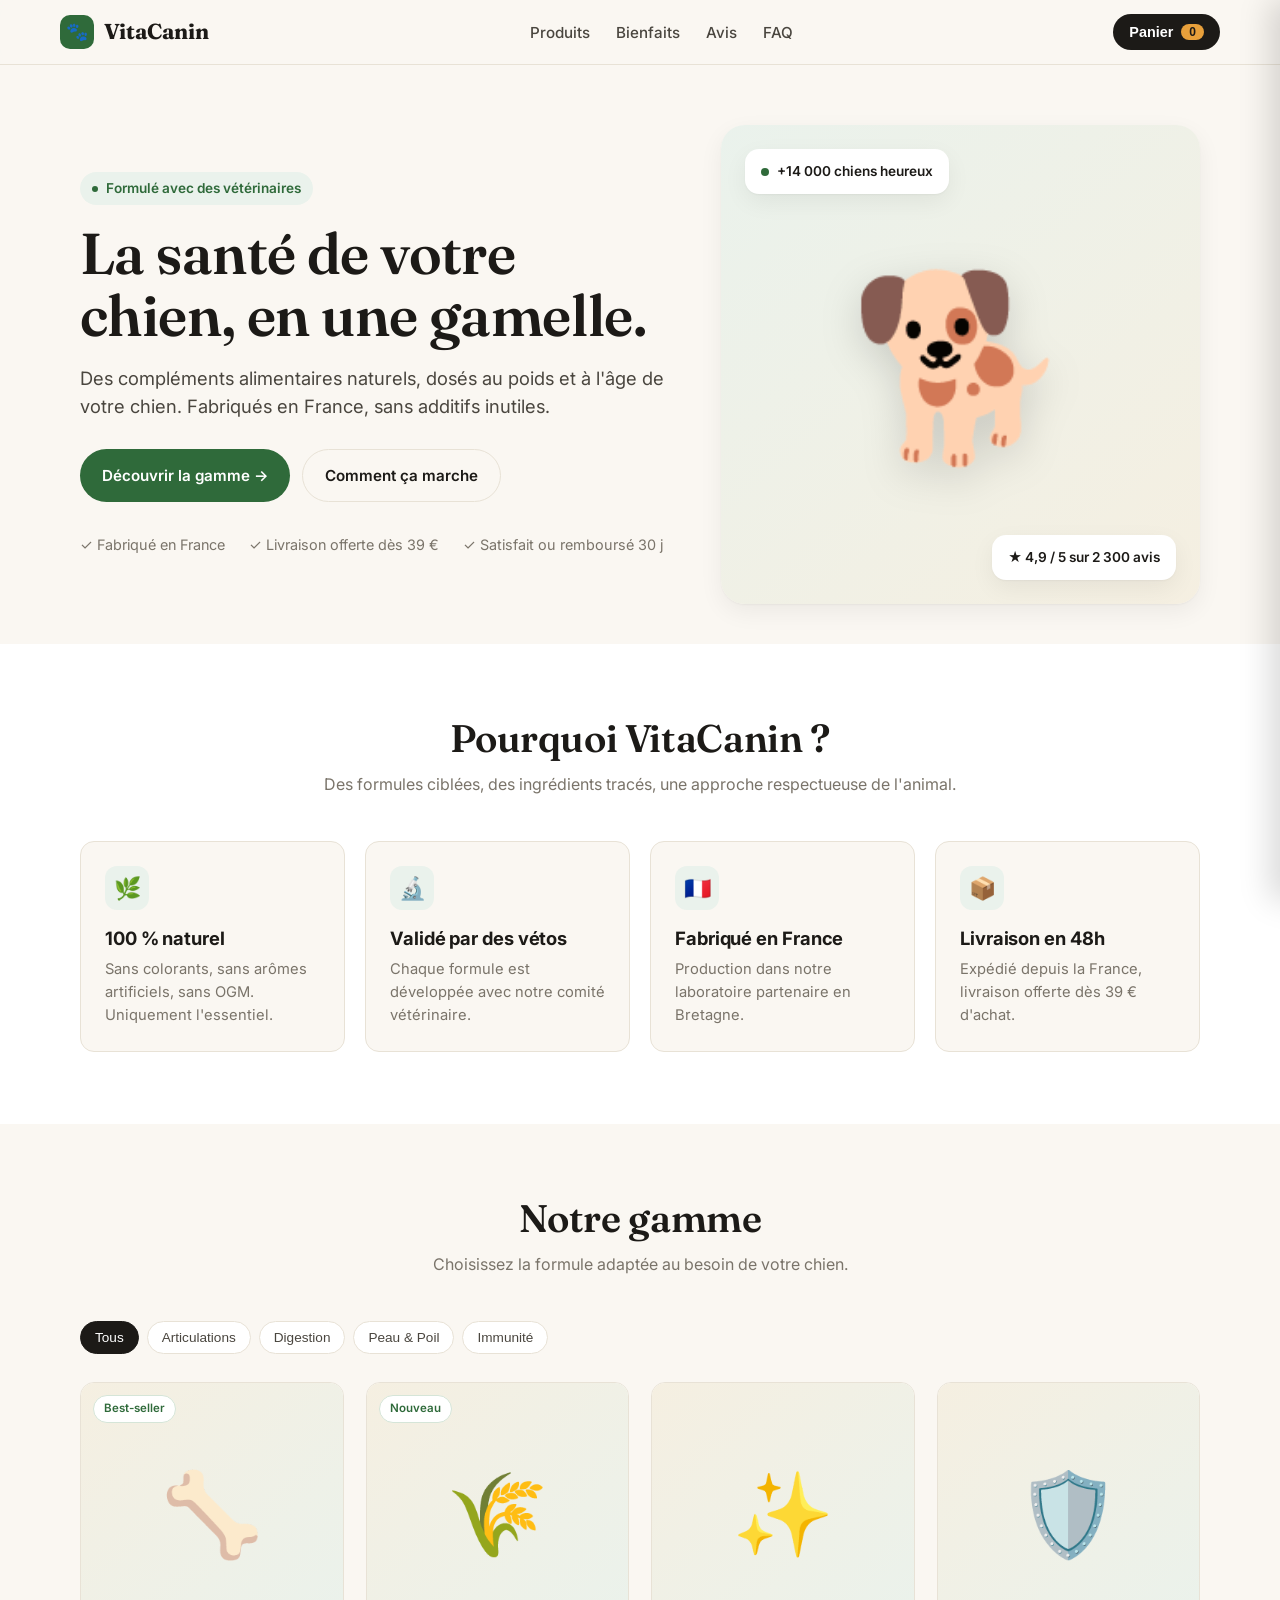
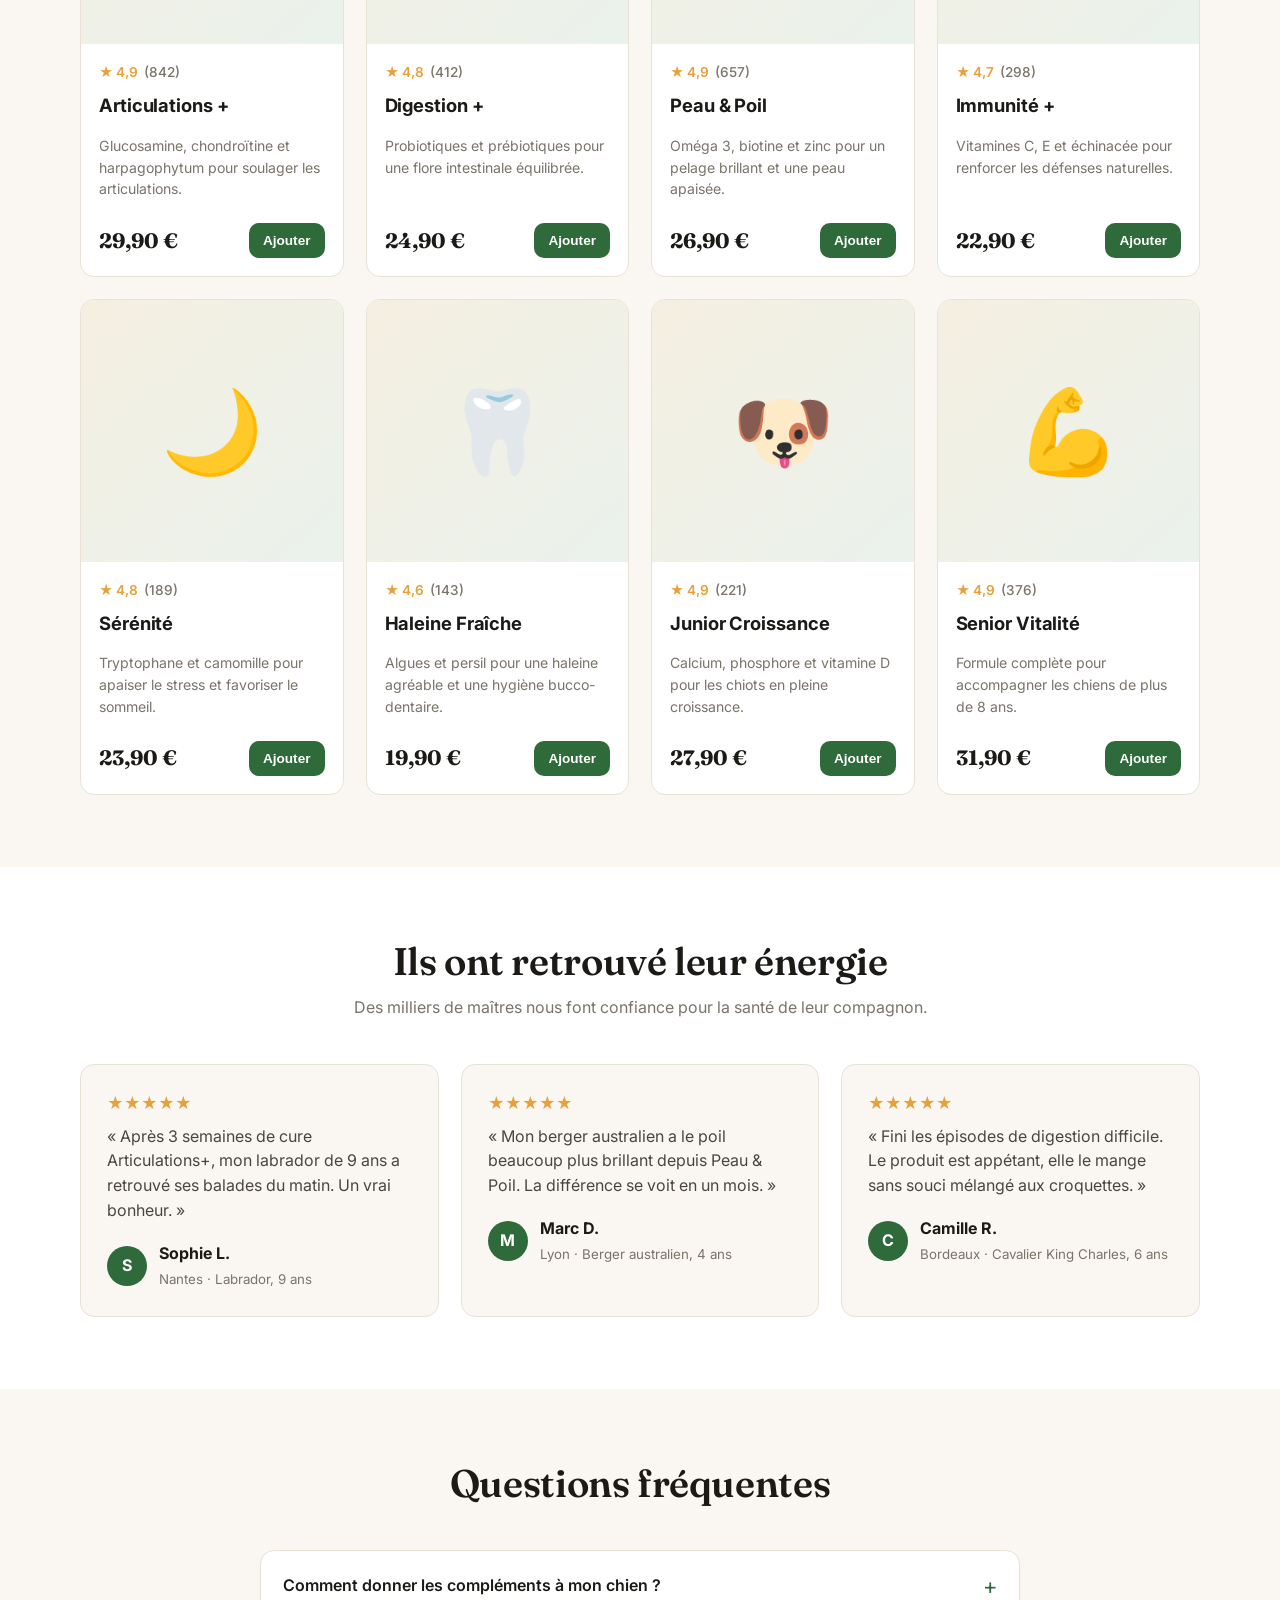
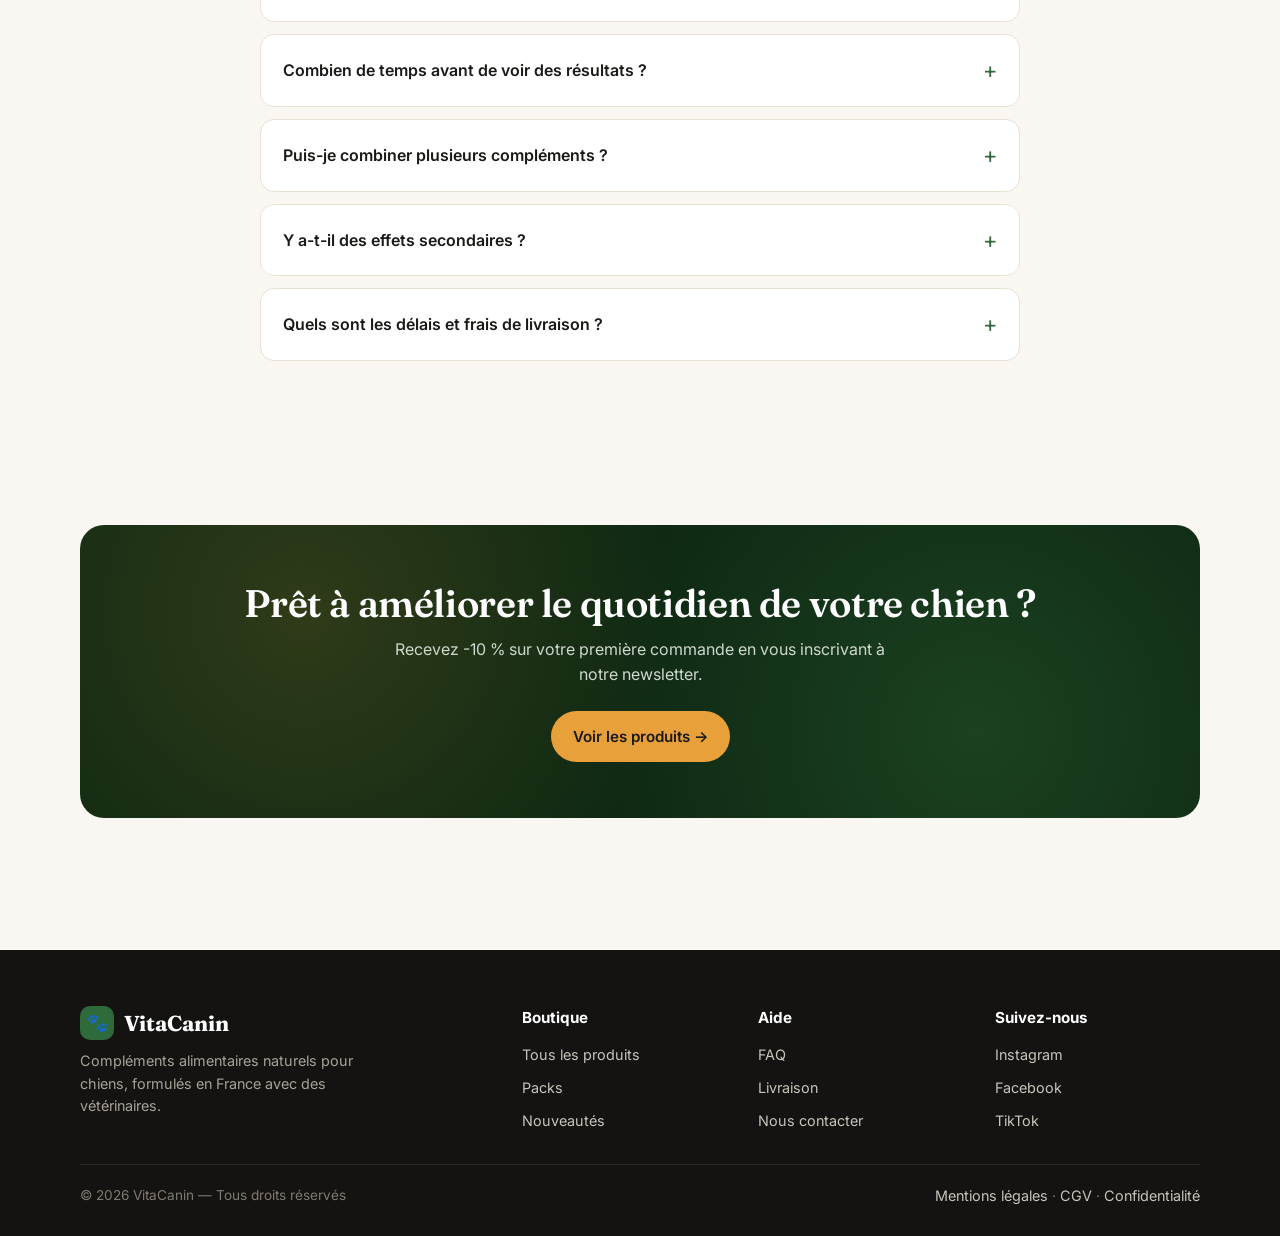
==== projet-2/index.html @ 5347c74b "Projet 2 : site e-commerce VitaCanin (compléments pour chiens) - Single-page en français avec catalo" ====
<!doctype html>
<html lang="fr">
<head>
<meta charset="utf-8" />
<meta name="viewport" content="width=device-width,initial-scale=1" />
<title>VitaCanin — Compléments alimentaires pour chiens</title>
<meta name="description" content="Compléments alimentaires naturels formulés par des vétérinaires pour la santé de votre chien : articulations, digestion, pelage, immunité." />
<link rel="preconnect" href="https://fonts.googleapis.com">
<link rel="preconnect" href="https://fonts.gstatic.com" crossorigin>
<link href="https://fonts.googleapis.com/css2?family=Fraunces:opsz,wght@9..144,500;9..144,700&family=Inter:wght@400;500;600;700&display=swap" rel="stylesheet">
<style>
  :root{
    --bg:#faf7f2;
    --surface:#ffffff;
    --ink:#1c1a17;
    --ink-2:#4a463f;
    --muted:#7a746a;
    --line:#e8e2d6;
    --brand:#2f6a3a;
    --brand-2:#3f8a4c;
    --brand-ink:#0f2913;
    --accent:#e8a03b;
    --danger:#c2410c;
    --shadow: 0 1px 2px rgba(20,15,5,.04), 0 8px 24px rgba(20,15,5,.06);
    --radius: 14px;
  }
  *{box-sizing:border-box}
  html,body{margin:0;padding:0}
  body{
    font-family:'Inter',system-ui,-apple-system,Segoe UI,Roboto,sans-serif;
    color:var(--ink);
    background:var(--bg);
    line-height:1.55;
    -webkit-font-smoothing:antialiased;
  }
  h1,h2,h3{font-family:'Fraunces',Georgia,serif;font-weight:600;letter-spacing:-.01em;margin:0}
  h1{font-size:clamp(2.2rem,5vw,3.6rem);line-height:1.08}
  h2{font-size:clamp(1.6rem,3vw,2.4rem);line-height:1.15}
  h3{font-size:1.15rem;font-weight:700;font-family:'Inter',sans-serif;letter-spacing:-.005em}
  p{margin:.5em 0}
  a{color:inherit}
  img{max-width:100%;display:block}
  .container{max-width:1160px;margin:0 auto;padding:0 20px}

  /* Header */
  header.site{
    position:sticky;top:0;z-index:50;
    background:rgba(250,247,242,.85);
    backdrop-filter:saturate(1.2) blur(10px);
    border-bottom:1px solid var(--line);
  }
  .nav{display:flex;align-items:center;justify-content:space-between;padding:14px 0;gap:20px}
  .logo{display:flex;align-items:center;gap:10px;font-family:'Fraunces',serif;font-weight:700;font-size:1.35rem;text-decoration:none;color:var(--ink)}
  .logo-mark{width:34px;height:34px;border-radius:10px;background:var(--brand);display:grid;place-items:center;color:#fff;font-size:18px}
  nav ul{display:flex;gap:26px;list-style:none;padding:0;margin:0}
  nav a{text-decoration:none;color:var(--ink-2);font-weight:500;font-size:.95rem}
  nav a:hover{color:var(--brand)}
  .nav-cta{display:flex;align-items:center;gap:12px}
  .cart-btn{
    position:relative;
    display:inline-flex;align-items:center;gap:8px;
    background:var(--ink);color:#fff;border:0;
    padding:10px 16px;border-radius:999px;font-weight:600;cursor:pointer;font-size:.9rem;
  }
  .cart-btn:hover{background:var(--brand)}
  .cart-count{background:var(--accent);color:#1c1a17;font-size:.75rem;padding:1px 8px;border-radius:999px;font-weight:700}
  @media (max-width:760px){ nav ul{display:none} }

  /* Hero */
  .hero{padding:60px 0 40px}
  .hero-grid{display:grid;grid-template-columns:1.1fr .9fr;gap:56px;align-items:center}
  @media (max-width:900px){ .hero-grid{grid-template-columns:1fr;gap:32px} }
  .eyebrow{display:inline-flex;align-items:center;gap:8px;background:#eaf2ec;color:var(--brand);font-weight:600;font-size:.85rem;padding:6px 12px;border-radius:999px;margin-bottom:18px}
  .eyebrow::before{content:"";width:6px;height:6px;border-radius:50%;background:var(--brand)}
  .hero p.lead{font-size:1.15rem;color:var(--ink-2);max-width:52ch;margin-top:16px}
  .hero-cta{display:flex;gap:12px;flex-wrap:wrap;margin-top:28px}
  .btn{display:inline-flex;align-items:center;gap:8px;padding:14px 22px;border-radius:999px;text-decoration:none;font-weight:600;font-size:.95rem;border:0;cursor:pointer;transition:transform .05s ease}
  .btn:active{transform:translateY(1px)}
  .btn-primary{background:var(--brand);color:#fff}
  .btn-primary:hover{background:var(--brand-2)}
  .btn-ghost{background:transparent;color:var(--ink);border:1px solid var(--line)}
  .btn-ghost:hover{border-color:var(--ink)}
  .trust{display:flex;gap:24px;margin-top:32px;color:var(--muted);font-size:.9rem;flex-wrap:wrap}
  .trust span{display:inline-flex;align-items:center;gap:6px}
  .trust svg{color:var(--brand)}

  .hero-visual{
    position:relative;aspect-ratio:1/1;
    background:linear-gradient(140deg,#eaf2ec 0%,#f5efe1 100%);
    border-radius:24px;overflow:hidden;box-shadow:var(--shadow);
    display:grid;place-items:center;
  }
  .hero-visual .dog{font-size:180px;line-height:1;filter:drop-shadow(0 12px 20px rgba(0,0,0,.15))}
  .badge-float{
    position:absolute;background:#fff;padding:12px 16px;border-radius:14px;box-shadow:var(--shadow);
    font-size:.85rem;font-weight:600;display:flex;align-items:center;gap:8px;
  }
  .badge-float.b1{top:24px;left:24px}
  .badge-float.b2{bottom:24px;right:24px}
  .badge-float .dot{width:8px;height:8px;border-radius:50%;background:var(--brand)}

  /* Section */
  section{padding:72px 0}
  .section-head{text-align:center;max-width:640px;margin:0 auto 44px}
  .section-head p{color:var(--muted);margin-top:12px}

  /* Benefits */
  .benefits{background:#fff}
  .benefit-grid{display:grid;grid-template-columns:repeat(4,1fr);gap:20px}
  @media (max-width:900px){ .benefit-grid{grid-template-columns:repeat(2,1fr)} }
  @media (max-width:520px){ .benefit-grid{grid-template-columns:1fr} }
  .benefit{padding:24px;border:1px solid var(--line);border-radius:var(--radius);background:var(--bg)}
  .benefit .icon{width:44px;height:44px;border-radius:12px;background:#eaf2ec;color:var(--brand);display:grid;place-items:center;margin-bottom:14px;font-size:22px}
  .benefit p{color:var(--muted);font-size:.92rem;margin:6px 0 0}

  /* Products */
  .products-head{display:flex;justify-content:space-between;align-items:end;margin-bottom:28px;gap:20px;flex-wrap:wrap}
  .filters{display:flex;gap:8px;flex-wrap:wrap}
  .chip{background:#fff;border:1px solid var(--line);padding:8px 14px;border-radius:999px;font-size:.85rem;font-weight:500;color:var(--ink-2);cursor:pointer}
  .chip.active{background:var(--ink);color:#fff;border-color:var(--ink)}
  .product-grid{display:grid;grid-template-columns:repeat(4,1fr);gap:22px}
  @media (max-width:900px){ .product-grid{grid-template-columns:repeat(2,1fr)} }
  @media (max-width:520px){ .product-grid{grid-template-columns:1fr} }
  .card{
    background:#fff;border:1px solid var(--line);border-radius:var(--radius);
    overflow:hidden;display:flex;flex-direction:column;transition:transform .15s ease, box-shadow .15s ease;
  }
  .card:hover{transform:translateY(-2px);box-shadow:var(--shadow)}
  .card .thumb{aspect-ratio:1/1;display:grid;place-items:center;font-size:82px;background:linear-gradient(140deg,#f5efe1,#eaf2ec);position:relative}
  .card .tag{position:absolute;top:12px;left:12px;background:#fff;padding:4px 10px;border-radius:999px;font-size:.72rem;font-weight:600;color:var(--brand);border:1px solid #d5e5d8}
  .card .body{padding:18px;display:flex;flex-direction:column;gap:8px;flex:1}
  .card h3{margin:0}
  .card .desc{color:var(--muted);font-size:.88rem;flex:1}
  .card .row{display:flex;align-items:center;justify-content:space-between;margin-top:8px}
  .price{font-family:'Fraunces',serif;font-weight:700;font-size:1.3rem}
  .add{background:var(--brand);color:#fff;border:0;padding:10px 14px;border-radius:10px;font-weight:600;cursor:pointer;font-size:.85rem}
  .add:hover{background:var(--brand-2)}
  .rating{display:flex;align-items:center;gap:6px;color:var(--accent);font-size:.85rem;font-weight:600}
  .rating .n{color:var(--muted);font-weight:500}

  /* Testimonials */
  .testis{background:#fff}
  .testi-grid{display:grid;grid-template-columns:repeat(3,1fr);gap:22px}
  @media (max-width:900px){ .testi-grid{grid-template-columns:1fr} }
  .testi{padding:26px;border:1px solid var(--line);border-radius:var(--radius);background:var(--bg)}
  .testi .stars{color:var(--accent);margin-bottom:8px}
  .testi .quote{font-size:1rem;color:var(--ink-2)}
  .testi .author{display:flex;align-items:center;gap:12px;margin-top:18px}
  .avatar{width:40px;height:40px;border-radius:50%;background:var(--brand);color:#fff;display:grid;place-items:center;font-weight:700}
  .author-info small{color:var(--muted)}

  /* FAQ */
  .faq-list{max-width:760px;margin:0 auto;display:flex;flex-direction:column;gap:12px}
  details{background:#fff;border:1px solid var(--line);border-radius:var(--radius);padding:18px 22px;cursor:pointer}
  details summary{list-style:none;font-weight:600;display:flex;justify-content:space-between;align-items:center;gap:16px}
  details summary::-webkit-details-marker{display:none}
  details summary::after{content:"+";font-size:1.4rem;color:var(--brand);font-weight:400;transition:transform .2s ease}
  details[open] summary::after{content:"−"}
  details p{color:var(--ink-2);margin-top:10px}

  /* CTA */
  .cta-band{
    background:var(--brand-ink);color:#fff;border-radius:24px;padding:56px 40px;
    text-align:center;margin:20px 0;
    background-image:radial-gradient(circle at 20% 30%, rgba(232,160,59,.15), transparent 40%),radial-gradient(circle at 80% 70%, rgba(63,138,76,.25), transparent 40%);
  }
  .cta-band h2{color:#fff}
  .cta-band p{color:#cfd8ce;max-width:52ch;margin:12px auto 24px}

  /* Footer */
  footer{background:#141311;color:#c9c4bb;padding:56px 0 28px;margin-top:40px}
  .foot{display:grid;grid-template-columns:2fr 1fr 1fr 1fr;gap:32px}
  @media (max-width:800px){ .foot{grid-template-columns:1fr 1fr} }
  footer h4{color:#fff;font-size:.95rem;margin:0 0 12px}
  footer ul{list-style:none;padding:0;margin:0;display:flex;flex-direction:column;gap:8px}
  footer a{color:#c9c4bb;text-decoration:none;font-size:.9rem}
  footer a:hover{color:#fff}
  .foot-bottom{border-top:1px solid #2a2825;margin-top:32px;padding-top:20px;display:flex;justify-content:space-between;flex-wrap:wrap;gap:12px;font-size:.85rem;color:#807a71}
  .foot-brand{max-width:36ch;color:#a8a298;font-size:.9rem;margin-top:10px}

  /* Cart drawer */
  .drawer-backdrop{position:fixed;inset:0;background:rgba(0,0,0,.4);opacity:0;pointer-events:none;transition:opacity .2s ease;z-index:80}
  .drawer{
    position:fixed;top:0;right:0;height:100dvh;width:min(420px,100%);
    background:#fff;box-shadow:-10px 0 30px rgba(0,0,0,.15);
    transform:translateX(100%);transition:transform .25s ease;z-index:90;
    display:flex;flex-direction:column;
  }
  body.drawer-open .drawer{transform:translateX(0)}
  body.drawer-open .drawer-backdrop{opacity:1;pointer-events:auto}
  .drawer-head{padding:20px;border-bottom:1px solid var(--line);display:flex;justify-content:space-between;align-items:center}
  .drawer-head h3{font-family:'Fraunces',serif;font-size:1.3rem}
  .close-btn{background:none;border:0;font-size:1.5rem;cursor:pointer;color:var(--muted);padding:4px 10px}
  .drawer-body{flex:1;overflow-y:auto;padding:16px 20px}
  .drawer-item{display:flex;gap:14px;padding:14px 0;border-bottom:1px solid var(--line)}
  .drawer-item .ti{width:56px;height:56px;border-radius:10px;background:linear-gradient(140deg,#f5efe1,#eaf2ec);display:grid;place-items:center;font-size:28px;flex:0 0 auto}
  .drawer-item .info{flex:1;min-width:0}
  .drawer-item .info h4{margin:0;font-size:.95rem;font-weight:600}
  .drawer-item .info small{color:var(--muted)}
  .qty{display:inline-flex;align-items:center;gap:8px;margin-top:6px}
  .qty button{width:26px;height:26px;border-radius:8px;border:1px solid var(--line);background:#fff;cursor:pointer;font-weight:600}
  .remove{background:none;border:0;color:var(--danger);cursor:pointer;font-size:.85rem;margin-top:4px;padding:0}
  .drawer-foot{padding:20px;border-top:1px solid var(--line);background:var(--bg)}
  .totals{display:flex;justify-content:space-between;margin-bottom:14px;font-weight:600}
  .totals .big{font-size:1.3rem;font-family:'Fraunces',serif}
  .checkout{width:100%;padding:14px;border-radius:12px;background:var(--brand);color:#fff;border:0;font-weight:600;cursor:pointer;font-size:1rem}
  .checkout:hover{background:var(--brand-2)}
  .empty{padding:40px 20px;text-align:center;color:var(--muted)}

  /* Toast */
  .toast{
    position:fixed;bottom:24px;left:50%;transform:translateX(-50%) translateY(20px);
    background:var(--ink);color:#fff;padding:12px 20px;border-radius:999px;
    font-weight:500;font-size:.9rem;opacity:0;pointer-events:none;transition:all .25s ease;z-index:100;
  }
  .toast.show{opacity:1;transform:translateX(-50%) translateY(0)}
</style>
</head>
<body>

<header class="site">
  <div class="container nav">
    <a class="logo" href="#top">
      <span class="logo-mark">🐾</span>
      <span>VitaCanin</span>
    </a>
    <nav>
      <ul>
        <li><a href="#produits">Produits</a></li>
        <li><a href="#bienfaits">Bienfaits</a></li>
        <li><a href="#avis">Avis</a></li>
        <li><a href="#faq">FAQ</a></li>
      </ul>
    </nav>
    <div class="nav-cta">
      <button class="cart-btn" id="openCart">
        Panier <span class="cart-count" id="cartCount">0</span>
      </button>
    </div>
  </div>
</header>

<main id="top">
  <!-- HERO -->
  <section class="hero">
    <div class="container hero-grid">
      <div>
        <span class="eyebrow">Formulé avec des vétérinaires</span>
        <h1>La santé de votre chien, en une gamelle.</h1>
        <p class="lead">Des compléments alimentaires naturels, dosés au poids et à l'âge de votre chien. Fabriqués en France, sans additifs inutiles.</p>
        <div class="hero-cta">
          <a href="#produits" class="btn btn-primary">Découvrir la gamme →</a>
          <a href="#bienfaits" class="btn btn-ghost">Comment ça marche</a>
        </div>
        <div class="trust">
          <span>✓ Fabriqué en France</span>
          <span>✓ Livraison offerte dès 39 €</span>
          <span>✓ Satisfait ou remboursé 30 j</span>
        </div>
      </div>
      <div class="hero-visual">
        <div class="dog">🐕</div>
        <div class="badge-float b1"><span class="dot"></span> +14 000 chiens heureux</div>
        <div class="badge-float b2">★ 4,9 / 5 sur 2 300 avis</div>
      </div>
    </div>
  </section>

  <!-- BENEFITS -->
  <section class="benefits" id="bienfaits">
    <div class="container">
      <div class="section-head">
        <h2>Pourquoi VitaCanin ?</h2>
        <p>Des formules ciblées, des ingrédients tracés, une approche respectueuse de l'animal.</p>
      </div>
      <div class="benefit-grid">
        <div class="benefit">
          <div class="icon">🌿</div>
          <h3>100 % naturel</h3>
          <p>Sans colorants, sans arômes artificiels, sans OGM. Uniquement l'essentiel.</p>
        </div>
        <div class="benefit">
          <div class="icon">🔬</div>
          <h3>Validé par des vétos</h3>
          <p>Chaque formule est développée avec notre comité vétérinaire.</p>
        </div>
        <div class="benefit">
          <div class="icon">🇫🇷</div>
          <h3>Fabriqué en France</h3>
          <p>Production dans notre laboratoire partenaire en Bretagne.</p>
        </div>
        <div class="benefit">
          <div class="icon">📦</div>
          <h3>Livraison en 48h</h3>
          <p>Expédié depuis la France, livraison offerte dès 39 € d'achat.</p>
        </div>
      </div>
    </div>
  </section>

  <!-- PRODUCTS -->
  <section id="produits">
    <div class="container">
      <div class="section-head">
        <h2>Notre gamme</h2>
        <p>Choisissez la formule adaptée au besoin de votre chien.</p>
      </div>
      <div class="products-head">
        <div class="filters" id="filters">
          <button class="chip active" data-cat="all">Tous</button>
          <button class="chip" data-cat="articulations">Articulations</button>
          <button class="chip" data-cat="digestion">Digestion</button>
          <button class="chip" data-cat="pelage">Peau &amp; Poil</button>
          <button class="chip" data-cat="immunite">Immunité</button>
        </div>
      </div>
      <div class="product-grid" id="productGrid"></div>
    </div>
  </section>

  <!-- TESTIMONIALS -->
  <section class="testis" id="avis">
    <div class="container">
      <div class="section-head">
        <h2>Ils ont retrouvé leur énergie</h2>
        <p>Des milliers de maîtres nous font confiance pour la santé de leur compagnon.</p>
      </div>
      <div class="testi-grid">
        <div class="testi">
          <div class="stars">★★★★★</div>
          <p class="quote">« Après 3 semaines de cure Articulations+, mon labrador de 9 ans a retrouvé ses balades du matin. Un vrai bonheur. »</p>
          <div class="author"><div class="avatar">S</div><div class="author-info"><strong>Sophie L.</strong><br><small>Nantes · Labrador, 9 ans</small></div></div>
        </div>
        <div class="testi">
          <div class="stars">★★★★★</div>
          <p class="quote">« Mon berger australien a le poil beaucoup plus brillant depuis Peau &amp; Poil. La différence se voit en un mois. »</p>
          <div class="author"><div class="avatar">M</div><div class="author-info"><strong>Marc D.</strong><br><small>Lyon · Berger australien, 4 ans</small></div></div>
        </div>
        <div class="testi">
          <div class="stars">★★★★★</div>
          <p class="quote">« Fini les épisodes de digestion difficile. Le produit est appétant, elle le mange sans souci mélangé aux croquettes. »</p>
          <div class="author"><div class="avatar">C</div><div class="author-info"><strong>Camille R.</strong><br><small>Bordeaux · Cavalier King Charles, 6 ans</small></div></div>
        </div>
      </div>
    </div>
  </section>

  <!-- FAQ -->
  <section id="faq">
    <div class="container">
      <div class="section-head">
        <h2>Questions fréquentes</h2>
      </div>
      <div class="faq-list">
        <details>
          <summary>Comment donner les compléments à mon chien ?</summary>
          <p>Il suffit de saupoudrer la dose recommandée (indiquée sur le pot selon le poids) sur la ration quotidienne. La plupart des chiens l'acceptent sans difficulté grâce au goût neutre ou légèrement carné selon la formule.</p>
        </details>
        <details>
          <summary>Combien de temps avant de voir des résultats ?</summary>
          <p>Les premiers effets se ressentent généralement en 3 à 4 semaines. Pour les cures Articulations+ et Peau &amp; Poil, nous recommandons une cure minimale de 2 mois.</p>
        </details>
        <details>
          <summary>Puis-je combiner plusieurs compléments ?</summary>
          <p>Oui, nos formules sont conçues pour être combinables. Nous proposons des packs à tarif préférentiel. En cas de doute, notre équipe vétérinaire est disponible par chat.</p>
        </details>
        <details>
          <summary>Y a-t-il des effets secondaires ?</summary>
          <p>Nos produits sont formulés à base d'ingrédients naturels et testés. Nous recommandons toutefois de demander l'avis de votre vétérinaire en cas de traitement médicamenteux ou de pathologie chronique.</p>
        </details>
        <details>
          <summary>Quels sont les délais et frais de livraison ?</summary>
          <p>Livraison en 48h en France métropolitaine. Frais offerts dès 39 € d'achat, sinon 4,90 €. Emballage recyclable.</p>
        </details>
      </div>
    </div>
  </section>

  <!-- CTA -->
  <section>
    <div class="container">
      <div class="cta-band">
        <h2>Prêt à améliorer le quotidien de votre chien ?</h2>
        <p>Recevez -10 % sur votre première commande en vous inscrivant à notre newsletter.</p>
        <a href="#produits" class="btn btn-primary" style="background:var(--accent);color:#1c1a17">Voir les produits →</a>
      </div>
    </div>
  </section>
</main>

<footer>
  <div class="container">
    <div class="foot">
      <div>
        <div class="logo" style="color:#fff"><span class="logo-mark">🐾</span> VitaCanin</div>
        <p class="foot-brand">Compléments alimentaires naturels pour chiens, formulés en France avec des vétérinaires.</p>
      </div>
      <div>
        <h4>Boutique</h4>
        <ul>
          <li><a href="#produits">Tous les produits</a></li>
          <li><a href="#produits">Packs</a></li>
          <li><a href="#produits">Nouveautés</a></li>
        </ul>
      </div>
      <div>
        <h4>Aide</h4>
        <ul>
          <li><a href="#faq">FAQ</a></li>
          <li><a href="#">Livraison</a></li>
          <li><a href="#">Nous contacter</a></li>
        </ul>
      </div>
      <div>
        <h4>Suivez-nous</h4>
        <ul>
          <li><a href="#">Instagram</a></li>
          <li><a href="#">Facebook</a></li>
          <li><a href="#">TikTok</a></li>
        </ul>
      </div>
    </div>
    <div class="foot-bottom">
      <div>© 2026 VitaCanin — Tous droits réservés</div>
      <div><a href="#">Mentions légales</a> · <a href="#">CGV</a> · <a href="#">Confidentialité</a></div>
    </div>
  </div>
</footer>

<!-- Cart drawer -->
<div class="drawer-backdrop" id="backdrop"></div>
<aside class="drawer" aria-hidden="true">
  <div class="drawer-head">
    <h3>Votre panier</h3>
    <button class="close-btn" id="closeCart" aria-label="Fermer">×</button>
  </div>
  <div class="drawer-body" id="drawerBody"></div>
  <div class="drawer-foot">
    <div class="totals"><span>Total</span><span class="big" id="total">0,00 €</span></div>
    <button class="checkout" id="checkout">Passer commande</button>
  </div>
</aside>

<div class="toast" id="toast">Ajouté au panier</div>

<script>
  const PRODUCTS = [
    { id:'art', cat:'articulations', name:'Articulations +', emoji:'🦴', tag:'Best-seller',
      desc:'Glucosamine, chondroïtine et harpagophytum pour soulager les articulations.',
      price:29.90, rating:4.9, reviews:842 },
    { id:'dig', cat:'digestion', name:'Digestion +', emoji:'🌾', tag:'Nouveau',
      desc:'Probiotiques et prébiotiques pour une flore intestinale équilibrée.',
      price:24.90, rating:4.8, reviews:412 },
    { id:'poil', cat:'pelage', name:'Peau & Poil', emoji:'✨', tag:'',
      desc:'Oméga 3, biotine et zinc pour un pelage brillant et une peau apaisée.',
      price:26.90, rating:4.9, reviews:657 },
    { id:'imm', cat:'immunite', name:'Immunité +', emoji:'🛡️', tag:'',
      desc:'Vitamines C, E et échinacée pour renforcer les défenses naturelles.',
      price:22.90, rating:4.7, reviews:298 },
    { id:'calm', cat:'immunite', name:'Sérénité', emoji:'🌙', tag:'',
      desc:'Tryptophane et camomille pour apaiser le stress et favoriser le sommeil.',
      price:23.90, rating:4.8, reviews:189 },
    { id:'dent', cat:'digestion', name:'Haleine Fraîche', emoji:'🦷', tag:'',
      desc:'Algues et persil pour une haleine agréable et une hygiène bucco-dentaire.',
      price:19.90, rating:4.6, reviews:143 },
    { id:'puppy', cat:'articulations', name:'Junior Croissance', emoji:'🐶', tag:'',
      desc:'Calcium, phosphore et vitamine D pour les chiots en pleine croissance.',
      price:27.90, rating:4.9, reviews:221 },
    { id:'sen', cat:'articulations', name:'Senior Vitalité', emoji:'💪', tag:'',
      desc:'Formule complète pour accompagner les chiens de plus de 8 ans.',
      price:31.90, rating:4.9, reviews:376 },
  ];

  const fmt = n => n.toFixed(2).replace('.', ',') + ' €';
  const grid = document.getElementById('productGrid');
  const filters = document.getElementById('filters');
  let activeCat = 'all';

  function renderProducts(){
    const list = PRODUCTS.filter(p => activeCat==='all' || p.cat===activeCat);
    grid.innerHTML = list.map(p => `
      <article class="card" data-id="${p.id}">
        <div class="thumb">
          ${p.tag ? `<span class="tag">${p.tag}</span>` : ''}
          <span>${p.emoji}</span>
        </div>
        <div class="body">
          <div class="rating">★ ${p.rating.toString().replace('.',',')} <span class="n">(${p.reviews})</span></div>
          <h3>${p.name}</h3>
          <p class="desc">${p.desc}</p>
          <div class="row">
            <span class="price">${fmt(p.price)}</span>
            <button class="add" data-id="${p.id}">Ajouter</button>
          </div>
        </div>
      </article>
    `).join('');
  }

  filters.addEventListener('click', e => {
    const btn = e.target.closest('.chip');
    if(!btn) return;
    [...filters.children].forEach(c => c.classList.remove('active'));
    btn.classList.add('active');
    activeCat = btn.dataset.cat;
    renderProducts();
  });

  // CART
  const CART_KEY = 'vitacanin_cart_v1';
  let cart = {};
  try { cart = JSON.parse(localStorage.getItem(CART_KEY) || '{}'); } catch(_) { cart = {}; }

  function saveCart(){ try { localStorage.setItem(CART_KEY, JSON.stringify(cart)); } catch(_){} }
  function cartCount(){ return Object.values(cart).reduce((a,b)=>a+b,0); }
  function cartTotal(){
    return Object.entries(cart).reduce((s,[id,q]) => {
      const p = PRODUCTS.find(x=>x.id===id); return s + (p ? p.price*q : 0);
    },0);
  }
  function updateBadge(){ document.getElementById('cartCount').textContent = cartCount(); }
  function renderDrawer(){
    const body = document.getElementById('drawerBody');
    const items = Object.entries(cart);
    if(!items.length){
      body.innerHTML = '<div class="empty">Votre panier est vide.<br><br>Ajoutez un produit pour commencer.</div>';
    } else {
      body.innerHTML = items.map(([id,q]) => {
        const p = PRODUCTS.find(x=>x.id===id); if(!p) return '';
        return `
          <div class="drawer-item">
            <div class="ti">${p.emoji}</div>
            <div class="info">
              <h4>${p.name}</h4>
              <small>${fmt(p.price)}</small>
              <div class="qty">
                <button data-dec="${id}">−</button>
                <span>${q}</span>
                <button data-inc="${id}">+</button>
              </div>
              <button class="remove" data-rm="${id}">Supprimer</button>
            </div>
            <div><strong>${fmt(p.price*q)}</strong></div>
          </div>`;
      }).join('');
    }
    document.getElementById('total').textContent = fmt(cartTotal());
    updateBadge();
  }

  document.addEventListener('click', e => {
    const add = e.target.closest('.add');
    if(add){
      const id = add.dataset.id;
      cart[id] = (cart[id]||0) + 1;
      saveCart(); renderDrawer(); toast('Ajouté au panier ✓');
      return;
    }
    if(e.target.dataset.inc){ const id=e.target.dataset.inc; cart[id]=(cart[id]||0)+1; saveCart(); renderDrawer(); }
    if(e.target.dataset.dec){ const id=e.target.dataset.dec; cart[id]=Math.max(0,(cart[id]||0)-1); if(cart[id]===0) delete cart[id]; saveCart(); renderDrawer(); }
    if(e.target.dataset.rm){ const id=e.target.dataset.rm; delete cart[id]; saveCart(); renderDrawer(); }
  });

  const openCart = () => document.body.classList.add('drawer-open');
  const closeCart = () => document.body.classList.remove('drawer-open');
  document.getElementById('openCart').addEventListener('click', openCart);
  document.getElementById('closeCart').addEventListener('click', closeCart);
  document.getElementById('backdrop').addEventListener('click', closeCart);
  document.getElementById('checkout').addEventListener('click', () => {
    if(!cartCount()){ toast('Votre panier est vide'); return; }
    toast('Commande simulée — merci ! 🐾');
    cart = {}; saveCart(); renderDrawer(); setTimeout(closeCart, 800);
  });

  let toastT;
  function toast(msg){
    const t = document.getElementById('toast');
    t.textContent = msg; t.classList.add('show');
    clearTimeout(toastT); toastT = setTimeout(()=>t.classList.remove('show'), 1800);
  }

  renderProducts();
  renderDrawer();
</script>
</body>
</html>
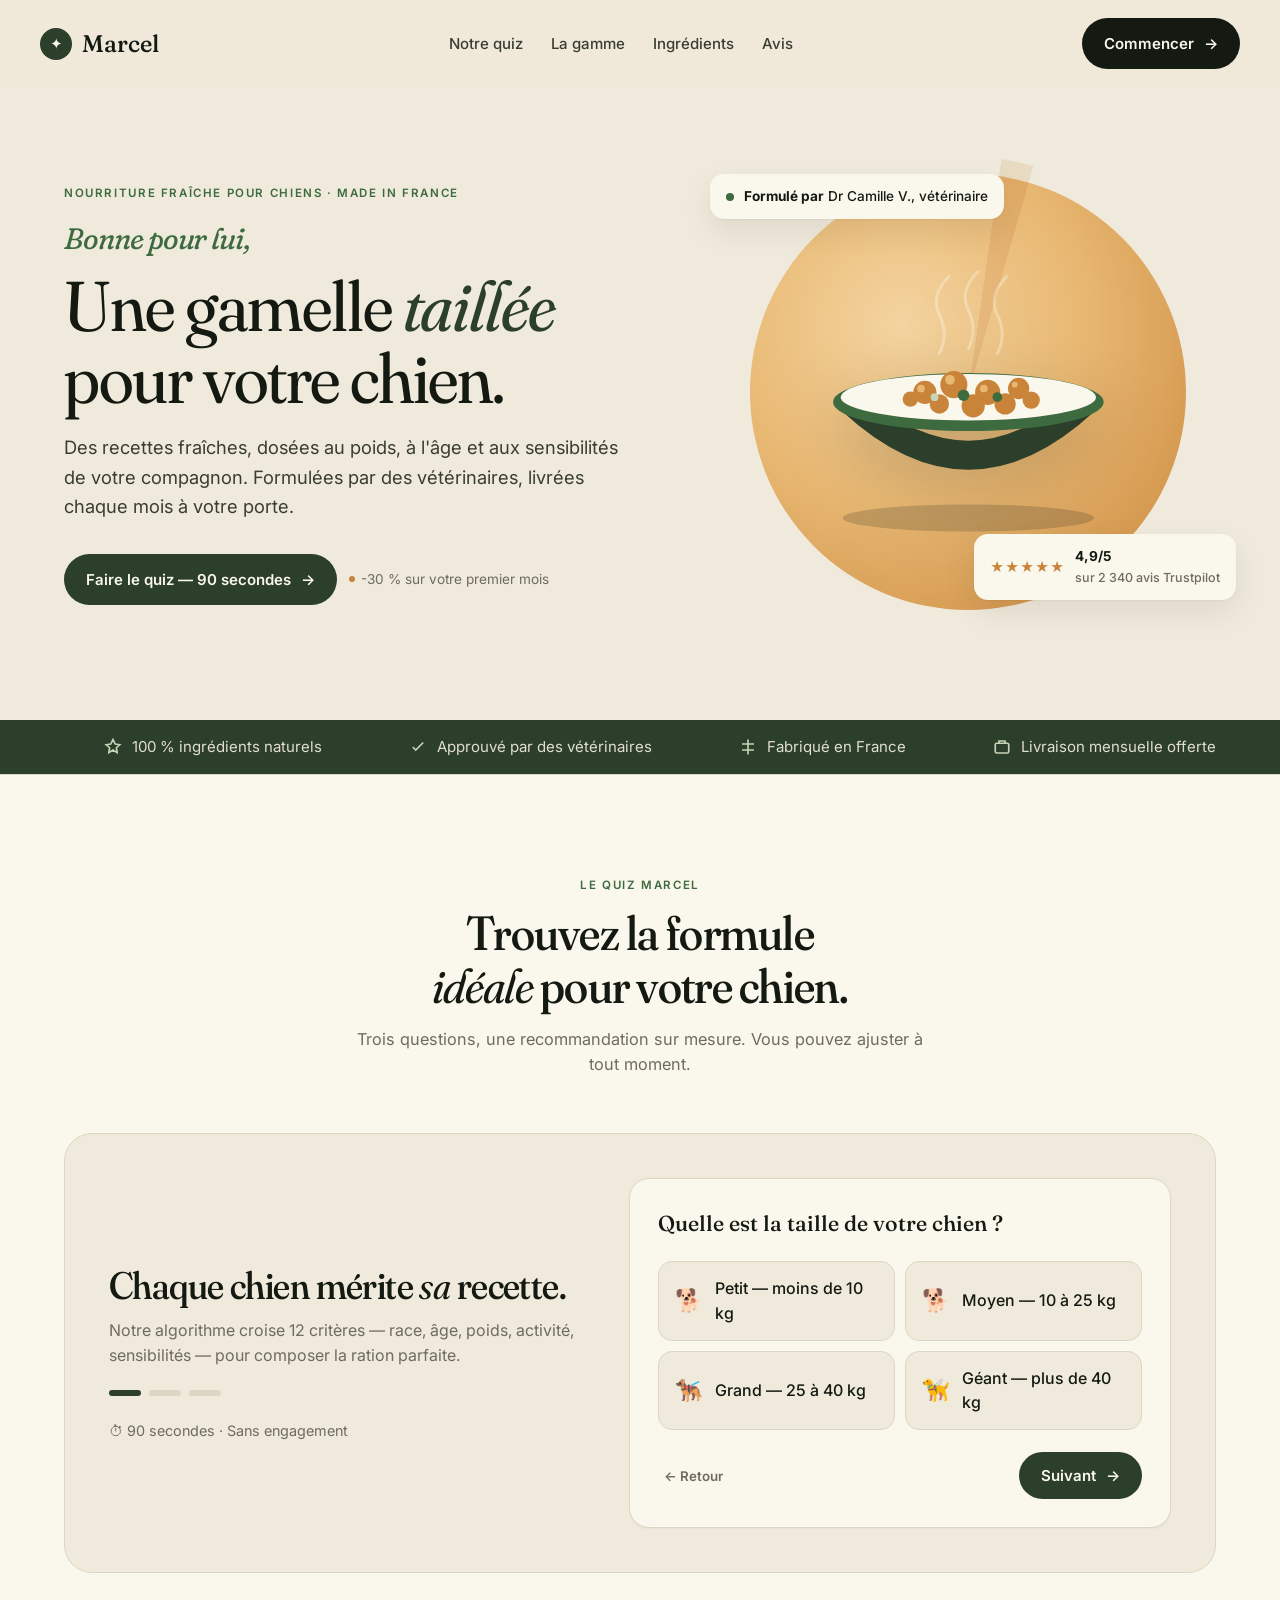
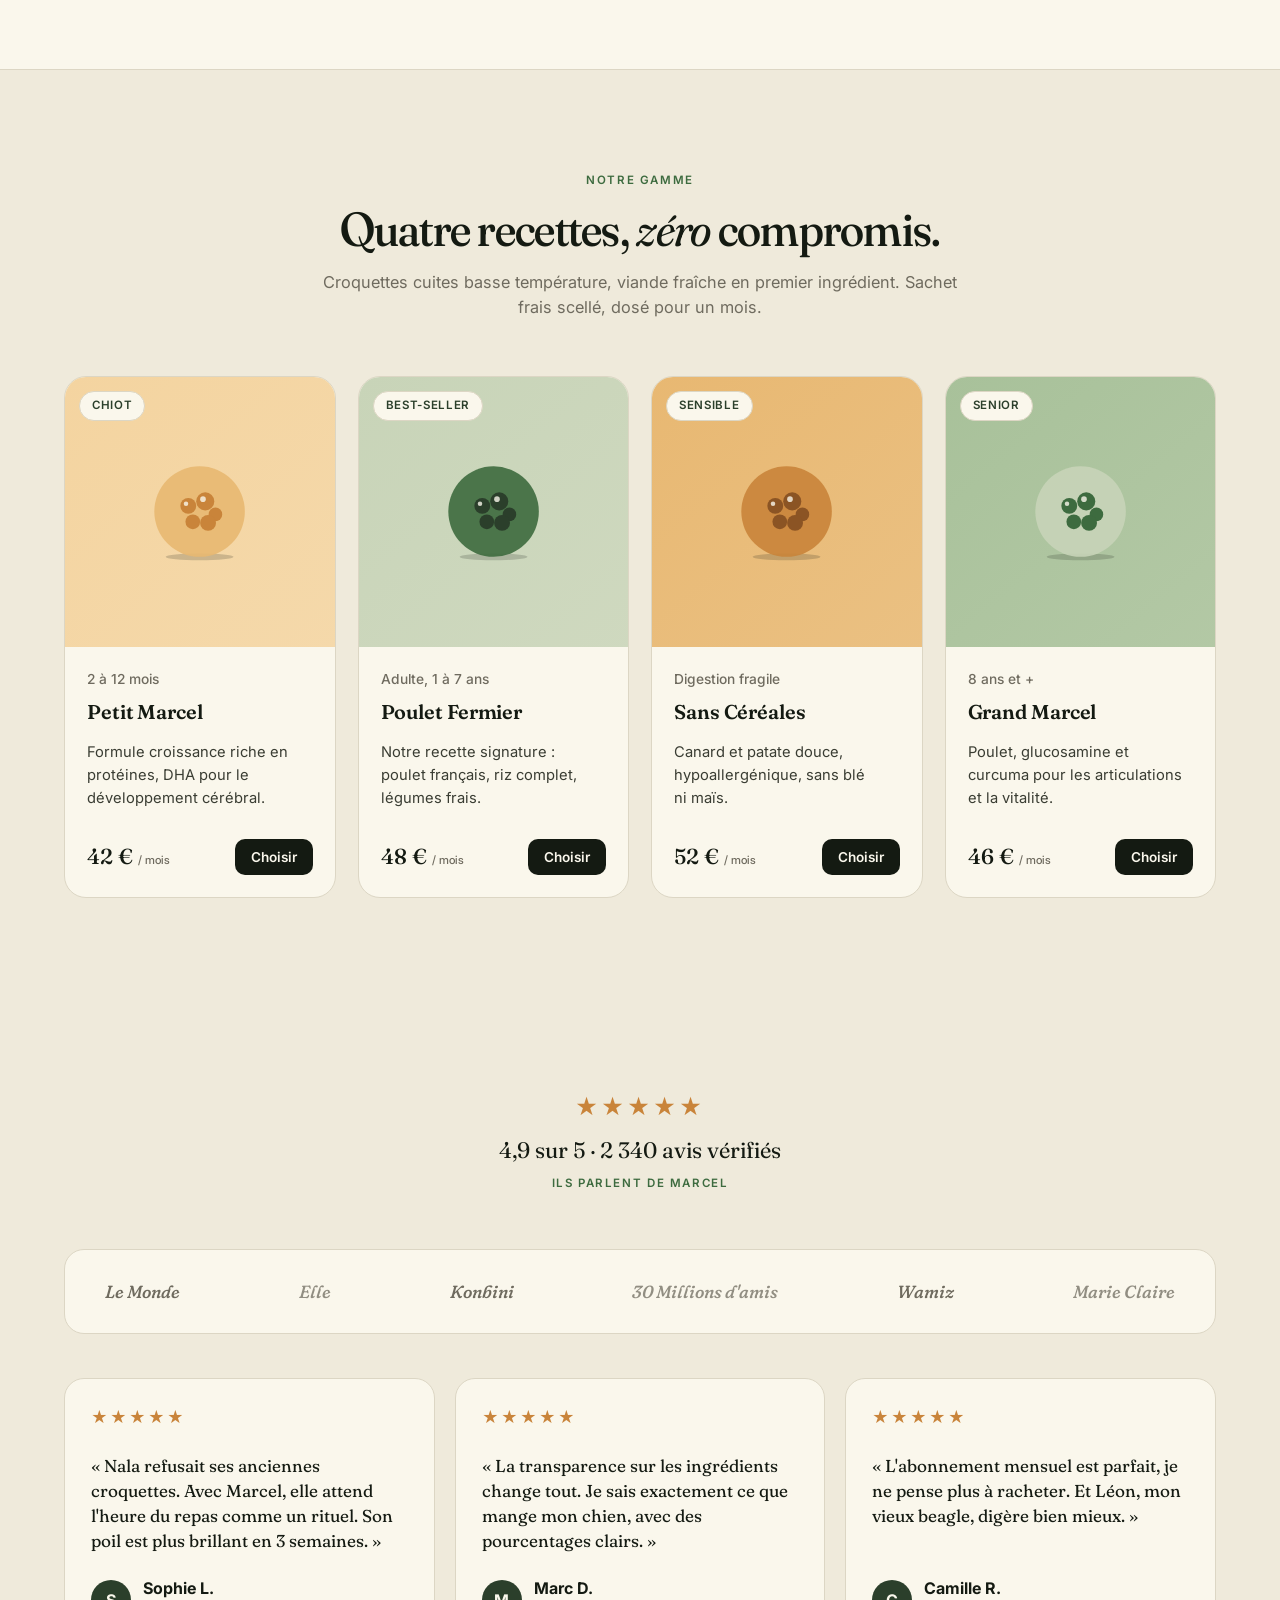
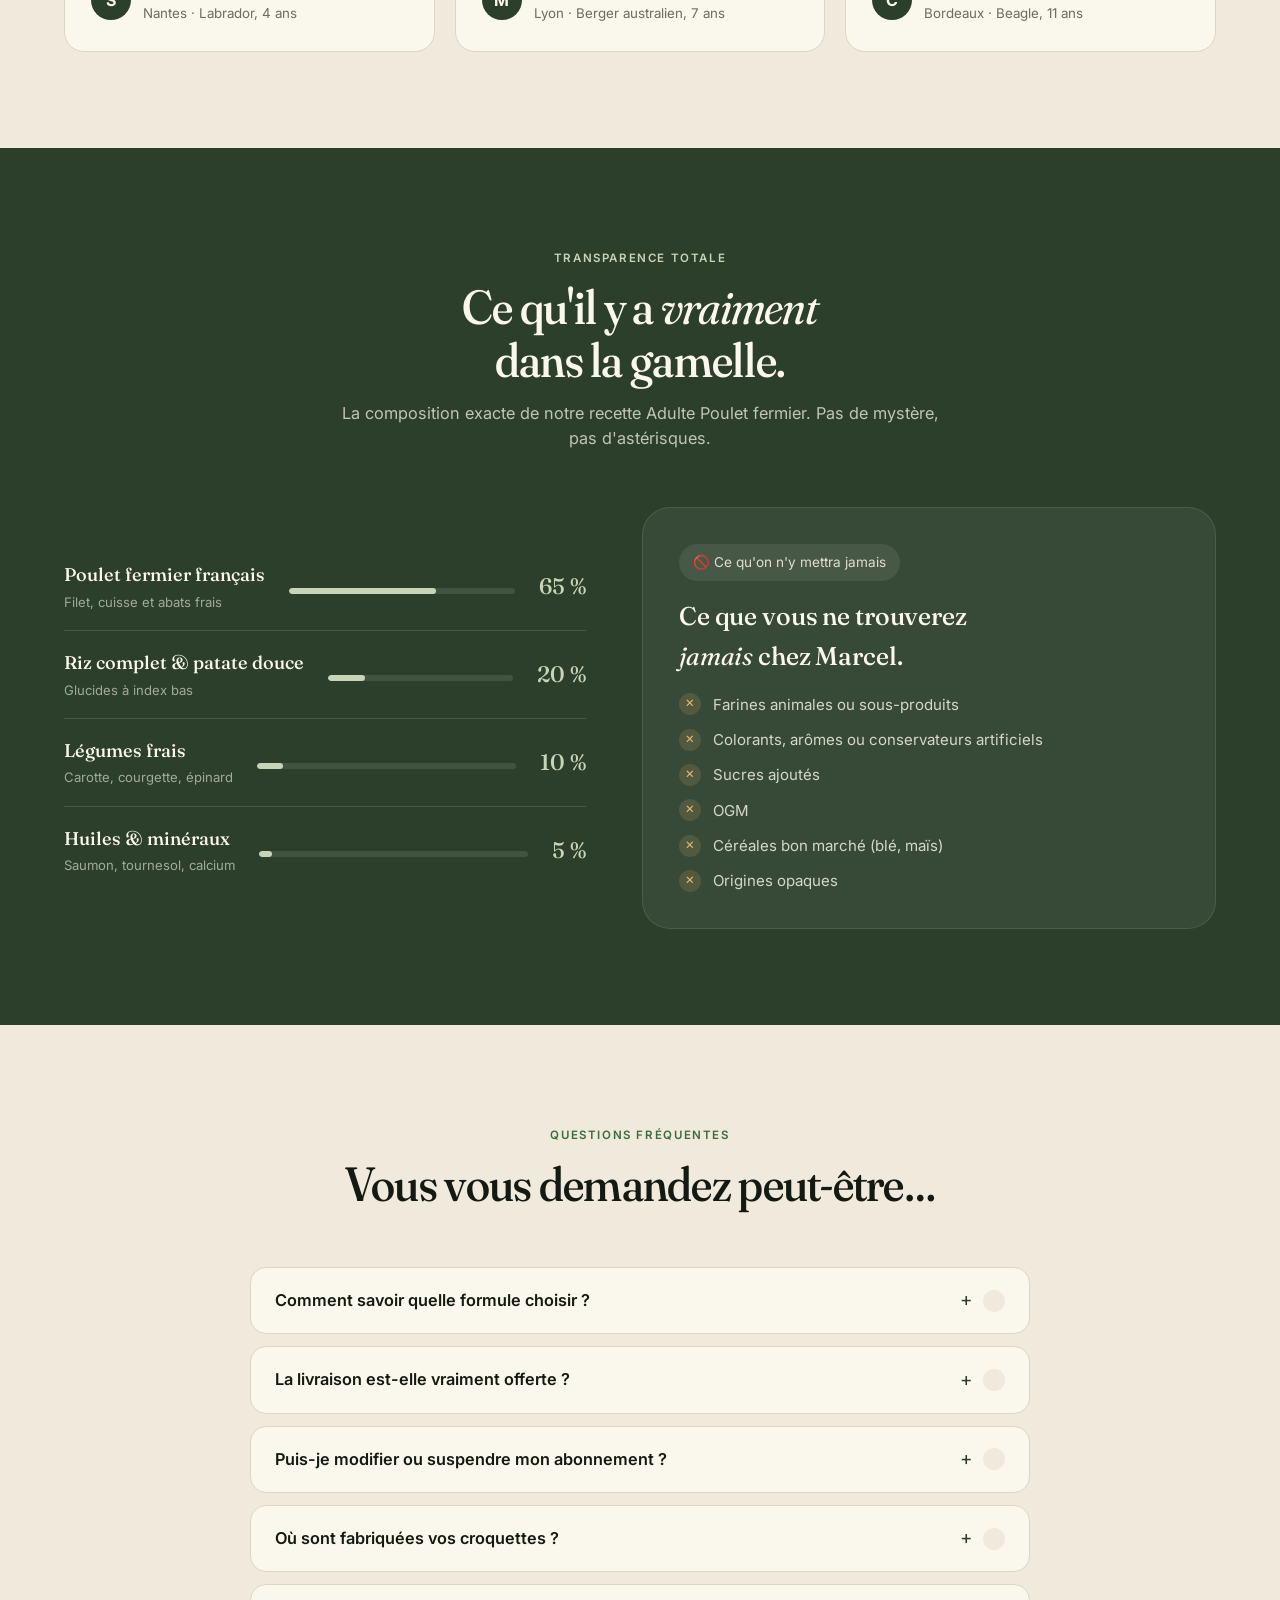
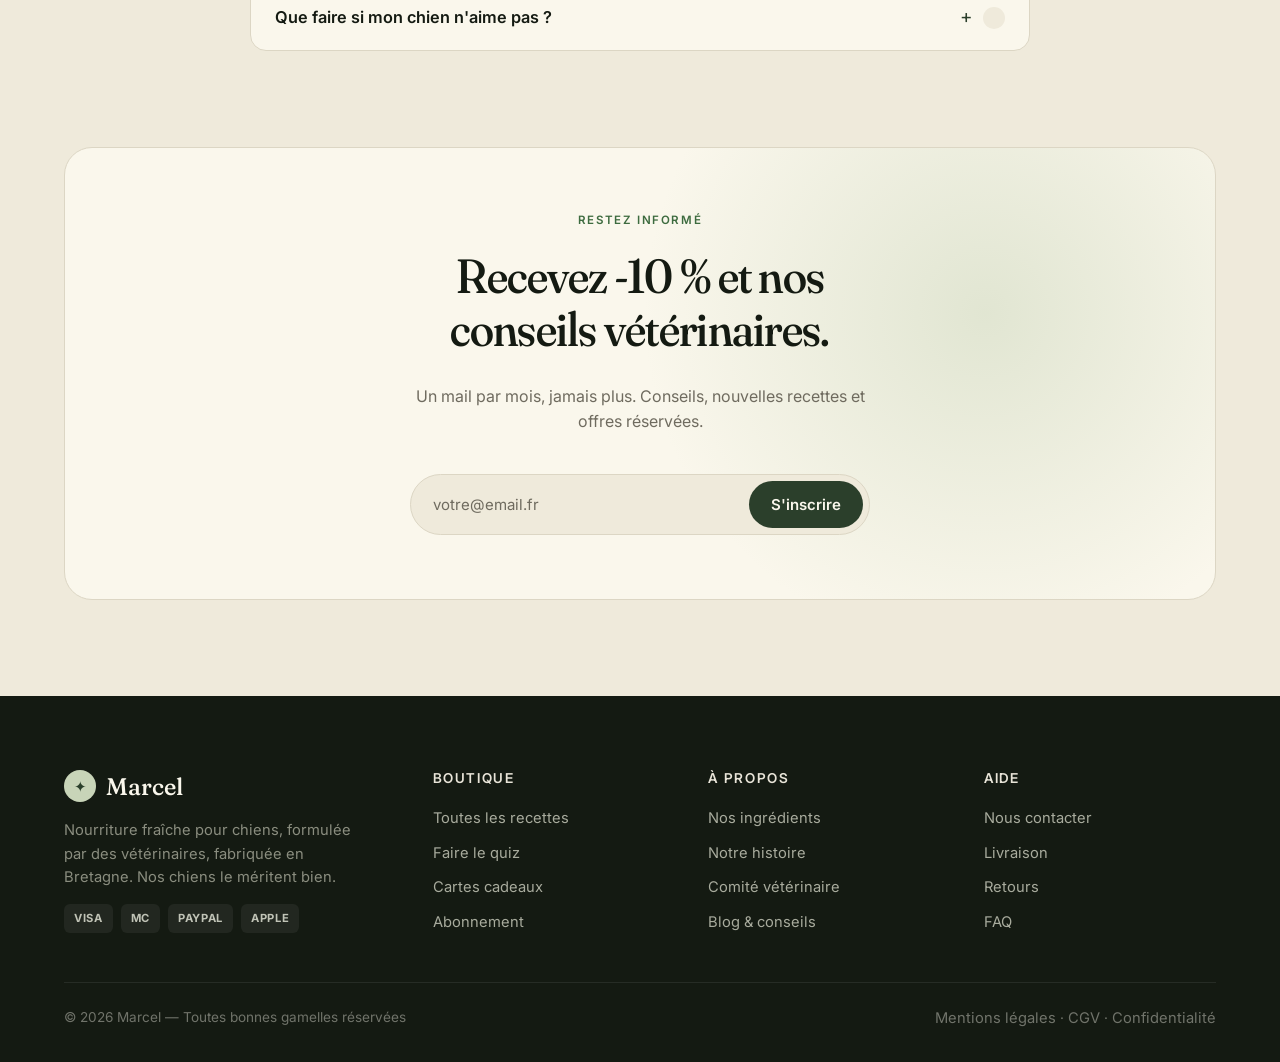
==== commit f64f6ec6: "Redesign homepage Marcel — nourriture premium pour chiens - Nouvelle direction éditoriale : vert for" ====
--- a/projet-2/index.html
+++ b/projet-2/index.html
@@ -3,296 +3,589 @@
 <head>
 <meta charset="utf-8" />
 <meta name="viewport" content="width=device-width,initial-scale=1" />
-<title>VitaCanin — Compléments alimentaires pour chiens</title>
-<meta name="description" content="Compléments alimentaires naturels formulés par des vétérinaires pour la santé de votre chien : articulations, digestion, pelage, immunité." />
+<title>Marcel — Nourriture pour chiens</title>
+<meta name="description" content="Croquettes et pâtées formulées par des vétérinaires, ingrédients tracés, fabriquées en France. La bonne formule pour votre chien, livrée chaque mois." />
 <link rel="preconnect" href="https://fonts.googleapis.com">
 <link rel="preconnect" href="https://fonts.gstatic.com" crossorigin>
-<link href="https://fonts.googleapis.com/css2?family=Fraunces:opsz,wght@9..144,500;9..144,700&family=Inter:wght@400;500;600;700&display=swap" rel="stylesheet">
+<link href="https://fonts.googleapis.com/css2?family=Fraunces:ital,opsz,wght,SOFT@0,9..144,400..700,50;1,9..144,400..700,100&family=Inter:wght@400;500;600;700&display=swap" rel="stylesheet">
 <style>
   :root{
-    --bg:#faf7f2;
-    --surface:#ffffff;
-    --ink:#1c1a17;
-    --ink-2:#4a463f;
-    --muted:#7a746a;
-    --line:#e8e2d6;
-    --brand:#2f6a3a;
-    --brand-2:#3f8a4c;
-    --brand-ink:#0f2913;
-    --accent:#e8a03b;
-    --danger:#c2410c;
-    --shadow: 0 1px 2px rgba(20,15,5,.04), 0 8px 24px rgba(20,15,5,.06);
-    --radius: 14px;
+    --ground:#efeadb;
+    --cream:#faf7ec;
+    --ink:#141a12;
+    --ink-2:#3a3d33;
+    --muted:#6f6b5f;
+    --line:#dcd6c4;
+    --line-2:#e5e0d0;
+    --forest:#2b3f2b;
+    --forest-2:#3d6b3f;
+    --sage:#c8d4b8;
+    --amber:#c9843a;
+    --amber-soft:#e8b872;
+    --shadow-sm: 0 1px 2px rgba(20,15,5,.04);
+    --shadow: 0 1px 2px rgba(20,15,5,.04), 0 12px 32px rgba(20,15,5,.08);
+    --radius: 20px;
+    --radius-sm: 12px;
   }
   *{box-sizing:border-box}
   html,body{margin:0;padding:0}
+  html{scroll-behavior:smooth}
   body{
     font-family:'Inter',system-ui,-apple-system,Segoe UI,Roboto,sans-serif;
     color:var(--ink);
-    background:var(--bg);
+    background:var(--ground);
     line-height:1.55;
     -webkit-font-smoothing:antialiased;
-  }
-  h1,h2,h3{font-family:'Fraunces',Georgia,serif;font-weight:600;letter-spacing:-.01em;margin:0}
-  h1{font-size:clamp(2.2rem,5vw,3.6rem);line-height:1.08}
-  h2{font-size:clamp(1.6rem,3vw,2.4rem);line-height:1.15}
-  h3{font-size:1.15rem;font-weight:700;font-family:'Inter',sans-serif;letter-spacing:-.005em}
-  p{margin:.5em 0}
+    text-rendering:optimizeLegibility;
+  }
+  ::selection{background:var(--forest);color:var(--cream)}
+
+  h1,h2,h3,h4{
+    font-family:'Fraunces',Georgia,serif;
+    font-weight:500;
+    font-variation-settings:"opsz" 96, "SOFT" 50;
+    letter-spacing:-.015em;
+    margin:0;
+    text-wrap:balance;
+    color:var(--ink);
+  }
+  h1{font-size:clamp(2.6rem,6vw,4.4rem);line-height:1.02;font-weight:400}
+  h2{font-size:clamp(2rem,4vw,3rem);line-height:1.1}
+  h3{font-size:1.25rem;font-weight:600;font-variation-settings:"opsz" 24, "SOFT" 30;letter-spacing:-.005em}
+  h4{font-size:1rem;font-weight:600;font-family:'Inter',sans-serif;letter-spacing:.01em}
+  em, .italic{font-style:italic;font-weight:400}
+  p{margin:.5em 0;text-wrap:pretty}
   a{color:inherit}
-  img{max-width:100%;display:block}
-  .container{max-width:1160px;margin:0 auto;padding:0 20px}
+  img,svg{max-width:100%;display:block}
+
+  .container{max-width:1200px;margin:0 auto;padding:0 24px}
+  .eyebrow{
+    font-family:'Inter',sans-serif;
+    font-size:.72rem;font-weight:600;
+    text-transform:uppercase;letter-spacing:.14em;
+    color:var(--forest-2);
+  }
+  .eyebrow.dark{color:var(--sage)}
+
+  /* Reveal */
+  .reveal{opacity:0;transform:translateY(16px);transition:opacity .7s ease, transform .7s ease}
+  .reveal.in{opacity:1;transform:none}
+  @media (prefers-reduced-motion: reduce){
+    .reveal{opacity:1;transform:none;transition:none}
+    html{scroll-behavior:auto}
+    .sun{animation:none !important}
+  }
 
   /* Header */
   header.site{
-    position:sticky;top:0;z-index:50;
-    background:rgba(250,247,242,.85);
+    position:sticky;top:0;z-index:60;
+    background:rgba(239,234,219,.82);
     backdrop-filter:saturate(1.2) blur(10px);
-    border-bottom:1px solid var(--line);
-  }
-  .nav{display:flex;align-items:center;justify-content:space-between;padding:14px 0;gap:20px}
-  .logo{display:flex;align-items:center;gap:10px;font-family:'Fraunces',serif;font-weight:700;font-size:1.35rem;text-decoration:none;color:var(--ink)}
-  .logo-mark{width:34px;height:34px;border-radius:10px;background:var(--brand);display:grid;place-items:center;color:#fff;font-size:18px}
-  nav ul{display:flex;gap:26px;list-style:none;padding:0;margin:0}
-  nav a{text-decoration:none;color:var(--ink-2);font-weight:500;font-size:.95rem}
-  nav a:hover{color:var(--brand)}
-  .nav-cta{display:flex;align-items:center;gap:12px}
-  .cart-btn{
-    position:relative;
-    display:inline-flex;align-items:center;gap:8px;
-    background:var(--ink);color:#fff;border:0;
-    padding:10px 16px;border-radius:999px;font-weight:600;cursor:pointer;font-size:.9rem;
-  }
-  .cart-btn:hover{background:var(--brand)}
-  .cart-count{background:var(--accent);color:#1c1a17;font-size:.75rem;padding:1px 8px;border-radius:999px;font-weight:700}
-  @media (max-width:760px){ nav ul{display:none} }
-
-  /* Hero */
-  .hero{padding:60px 0 40px}
-  .hero-grid{display:grid;grid-template-columns:1.1fr .9fr;gap:56px;align-items:center}
-  @media (max-width:900px){ .hero-grid{grid-template-columns:1fr;gap:32px} }
-  .eyebrow{display:inline-flex;align-items:center;gap:8px;background:#eaf2ec;color:var(--brand);font-weight:600;font-size:.85rem;padding:6px 12px;border-radius:999px;margin-bottom:18px}
-  .eyebrow::before{content:"";width:6px;height:6px;border-radius:50%;background:var(--brand)}
-  .hero p.lead{font-size:1.15rem;color:var(--ink-2);max-width:52ch;margin-top:16px}
-  .hero-cta{display:flex;gap:12px;flex-wrap:wrap;margin-top:28px}
-  .btn{display:inline-flex;align-items:center;gap:8px;padding:14px 22px;border-radius:999px;text-decoration:none;font-weight:600;font-size:.95rem;border:0;cursor:pointer;transition:transform .05s ease}
+    border-bottom:1px solid transparent;
+    transition:border-color .2s ease, background .2s ease;
+  }
+  header.site.scrolled{border-color:var(--line)}
+  .nav{display:flex;align-items:center;justify-content:space-between;padding:18px 0;gap:20px}
+  .logo{
+    display:flex;align-items:center;gap:10px;
+    font-family:'Fraunces',serif;font-weight:500;font-size:1.5rem;
+    text-decoration:none;color:var(--ink);
+    font-variation-settings:"opsz" 40, "SOFT" 50;
+  }
+  .logo .paw{
+    width:32px;height:32px;border-radius:50%;
+    background:var(--forest);color:var(--cream);
+    display:grid;place-items:center;font-size:15px;
+  }
+  nav ul{display:flex;gap:28px;list-style:none;padding:0;margin:0}
+  nav a{text-decoration:none;color:var(--ink-2);font-weight:500;font-size:.94rem;transition:color .15s ease}
+  nav a:hover{color:var(--forest)}
+  .nav-cta{display:flex;align-items:center;gap:10px}
+  @media (max-width:820px){ nav ul{display:none} }
+
+  .btn{
+    display:inline-flex;align-items:center;gap:10px;
+    padding:14px 22px;border-radius:999px;
+    text-decoration:none;font-weight:600;font-size:.94rem;
+    border:0;cursor:pointer;transition:transform .06s ease, background .15s ease, color .15s ease;
+    font-family:inherit;
+  }
   .btn:active{transform:translateY(1px)}
-  .btn-primary{background:var(--brand);color:#fff}
-  .btn-primary:hover{background:var(--brand-2)}
+  .btn-primary{background:var(--forest);color:var(--cream)}
+  .btn-primary:hover{background:var(--forest-2)}
+  .btn-ink{background:var(--ink);color:var(--cream)}
+  .btn-ink:hover{background:var(--forest)}
   .btn-ghost{background:transparent;color:var(--ink);border:1px solid var(--line)}
-  .btn-ghost:hover{border-color:var(--ink)}
-  .trust{display:flex;gap:24px;margin-top:32px;color:var(--muted);font-size:.9rem;flex-wrap:wrap}
-  .trust span{display:inline-flex;align-items:center;gap:6px}
-  .trust svg{color:var(--brand)}
-
+  .btn-ghost:hover{border-color:var(--ink);background:rgba(0,0,0,.02)}
+  .btn-amber{background:var(--amber);color:#1c1207}
+  .btn-amber:hover{background:var(--amber-soft)}
+  .btn .arr{transition:transform .2s ease}
+  .btn:hover .arr{transform:translateX(3px)}
+
+  /* HERO */
+  .hero{padding:56px 0 80px;position:relative;overflow:hidden}
+  .hero-grid{
+    display:grid;grid-template-columns:1.15fr .95fr;gap:56px;align-items:center;
+  }
+  @media (max-width:940px){
+    .hero{padding:32px 0 56px}
+    .hero-grid{grid-template-columns:1fr;gap:40px}
+  }
+  .hero h1 .accent{color:var(--forest);font-style:italic;font-weight:400}
+  .hero h1 small{
+    display:block;font-family:'Fraunces',serif;font-style:italic;font-weight:400;
+    color:var(--forest-2);font-size:.42em;line-height:1;margin-bottom:16px;
+    font-variation-settings:"opsz" 24, "SOFT" 100;
+  }
+  .hero .lead{font-size:1.15rem;color:var(--ink-2);max-width:48ch;margin-top:20px;line-height:1.6}
+  .hero-cta{display:flex;gap:12px;flex-wrap:wrap;margin-top:32px;align-items:center}
+  .hero-cta .quiz-note{font-size:.85rem;color:var(--muted);display:flex;align-items:center;gap:6px}
+  .hero-cta .quiz-note::before{content:"";width:6px;height:6px;border-radius:50%;background:var(--amber);animation:pulse 2s ease infinite}
+  @keyframes pulse{ 0%,100%{opacity:.5;transform:scale(1)} 50%{opacity:1;transform:scale(1.2)} }
+
+  /* Hero visual — bowl composition */
   .hero-visual{
     position:relative;aspect-ratio:1/1;
-    background:linear-gradient(140deg,#eaf2ec 0%,#f5efe1 100%);
-    border-radius:24px;overflow:hidden;box-shadow:var(--shadow);
     display:grid;place-items:center;
   }
-  .hero-visual .dog{font-size:180px;line-height:1;filter:drop-shadow(0 12px 20px rgba(0,0,0,.15))}
+  .sun{
+    position:absolute;inset:0;margin:auto;
+    width:88%;height:88%;border-radius:50%;
+    background:radial-gradient(circle at 35% 35%, #f4d4a0 0%, var(--amber-soft) 45%, var(--amber) 100%);
+    filter:blur(0);
+    animation:spin 60s linear infinite;
+  }
+  .sun::before{
+    content:"";position:absolute;inset:-4%;border-radius:50%;
+    background:conic-gradient(from 0deg, transparent 0 8deg, rgba(201,132,58,.15) 8deg 16deg, transparent 16deg 24deg);
+    mix-blend-mode:multiply;
+  }
+  @keyframes spin{ to{ transform:rotate(360deg) } }
+  .bowl{
+    position:relative;z-index:2;width:78%;aspect-ratio:1/1;
+    display:grid;place-items:center;
+  }
+  .bowl svg{width:100%;height:100%;filter:drop-shadow(0 22px 32px rgba(20,15,5,.18))}
+
   .badge-float{
-    position:absolute;background:#fff;padding:12px 16px;border-radius:14px;box-shadow:var(--shadow);
-    font-size:.85rem;font-weight:600;display:flex;align-items:center;gap:8px;
-  }
-  .badge-float.b1{top:24px;left:24px}
-  .badge-float.b2{bottom:24px;right:24px}
-  .badge-float .dot{width:8px;height:8px;border-radius:50%;background:var(--brand)}
-
-  /* Section */
-  section{padding:72px 0}
-  .section-head{text-align:center;max-width:640px;margin:0 auto 44px}
-  .section-head p{color:var(--muted);margin-top:12px}
-
-  /* Benefits */
-  .benefits{background:#fff}
-  .benefit-grid{display:grid;grid-template-columns:repeat(4,1fr);gap:20px}
-  @media (max-width:900px){ .benefit-grid{grid-template-columns:repeat(2,1fr)} }
-  @media (max-width:520px){ .benefit-grid{grid-template-columns:1fr} }
-  .benefit{padding:24px;border:1px solid var(--line);border-radius:var(--radius);background:var(--bg)}
-  .benefit .icon{width:44px;height:44px;border-radius:12px;background:#eaf2ec;color:var(--brand);display:grid;place-items:center;margin-bottom:14px;font-size:22px}
-  .benefit p{color:var(--muted);font-size:.92rem;margin:6px 0 0}
+    position:absolute;background:var(--cream);padding:12px 16px;border-radius:14px;box-shadow:var(--shadow);
+    font-size:.85rem;font-weight:500;display:flex;align-items:center;gap:10px;z-index:3;
+  }
+  .badge-float strong{font-weight:700}
+  .badge-float.b1{top:6%;left:-2%}
+  .badge-float.b2{bottom:8%;right:-4%}
+  .badge-float .dotg{width:8px;height:8px;border-radius:50%;background:var(--forest-2)}
+  .badge-float .stars{color:var(--amber);letter-spacing:1px}
+  @media (max-width:940px){
+    .badge-float.b1{left:2%}
+    .badge-float.b2{right:2%}
+  }
+
+  /* Benefits band */
+  .benefits{
+    background:var(--forest);
+    color:var(--cream);
+    padding:22px 0;
+    overflow:hidden;
+  }
+  .benefit-row{
+    display:flex;justify-content:space-between;align-items:center;gap:32px;flex-wrap:wrap;
+    font-size:.94rem;
+  }
+  .benefit-row li{
+    list-style:none;display:inline-flex;align-items:center;gap:10px;
+    color:#e2decd;
+  }
+  .benefit-row li svg{width:18px;height:18px;color:var(--sage);flex:0 0 auto}
+  .benefit-row ul{display:flex;gap:36px;list-style:none;padding:0;margin:0;flex-wrap:wrap}
+
+  /* Sections */
+  section{padding:96px 0}
+  @media (max-width:720px){ section{padding:64px 0} }
+  .section-head{max-width:640px;margin:0 auto 56px;text-align:center}
+  .section-head p{color:var(--muted);margin-top:14px;font-size:1.02rem}
+
+  /* Quiz */
+  .quiz{background:var(--cream);border-top:1px solid var(--line);border-bottom:1px solid var(--line)}
+  .quiz-wrap{
+    background:var(--ground);
+    border:1px solid var(--line);
+    border-radius:28px;
+    padding:44px;
+    display:grid;grid-template-columns:1fr 1.15fr;gap:48px;align-items:center;
+    overflow:hidden;
+  }
+  @media (max-width:900px){
+    .quiz-wrap{grid-template-columns:1fr;padding:28px;gap:28px}
+  }
+  .quiz-intro h2{font-size:clamp(1.7rem,3.2vw,2.4rem)}
+  .quiz-intro p{color:var(--muted);margin-top:12px}
+  .steps{
+    display:flex;gap:8px;margin-top:22px;
+  }
+  .step-dot{width:32px;height:6px;border-radius:999px;background:var(--line)}
+  .step-dot.on{background:var(--forest)}
+
+  .quiz-card{
+    background:var(--cream);border:1px solid var(--line);border-radius:20px;padding:28px;
+    box-shadow:var(--shadow-sm);
+  }
+  .q-title{font-family:'Fraunces',serif;font-size:1.35rem;font-weight:500;margin-bottom:20px;font-variation-settings:"opsz" 32}
+  .opts{display:grid;grid-template-columns:1fr 1fr;gap:10px}
+  @media (max-width:520px){ .opts{grid-template-columns:1fr} }
+  .opt{
+    background:var(--ground);border:1px solid var(--line);border-radius:14px;
+    padding:14px 16px;text-align:left;cursor:pointer;font:inherit;color:var(--ink);
+    display:flex;align-items:center;gap:12px;font-weight:500;
+    transition:all .15s ease;
+  }
+  .opt:hover{border-color:var(--forest-2);background:#f0ecdd}
+  .opt.selected{border-color:var(--forest);background:#e8ecd8;box-shadow:0 0 0 1px var(--forest) inset}
+  .opt .emoji{font-size:1.4rem}
+
+  .quiz-nav{display:flex;justify-content:space-between;align-items:center;margin-top:22px}
+  .link{background:none;border:0;color:var(--forest);font-weight:600;cursor:pointer;font-family:inherit}
+  .link:disabled{color:var(--muted);cursor:not-allowed}
+  .result{
+    padding:20px;border-radius:14px;background:var(--sage);color:var(--ink);
+    display:flex;gap:16px;align-items:center;
+  }
+  .result .icon{font-size:2.2rem}
+  .result strong{display:block;font-family:'Fraunces',serif;font-size:1.3rem;font-weight:500;font-variation-settings:"opsz" 32}
+  .result small{color:var(--ink-2);font-size:.88rem}
+
+  /* Social proof */
+  .proof{background:var(--ground)}
+  .proof-top{display:flex;flex-direction:column;align-items:center;gap:8px;margin-bottom:44px}
+  .stars-big{color:var(--amber);font-size:1.4rem;letter-spacing:3px}
+  .press{
+    display:flex;justify-content:space-between;align-items:center;
+    padding:28px 40px;background:var(--cream);border:1px solid var(--line);border-radius:20px;
+    gap:24px;flex-wrap:wrap;
+  }
+  .press span{
+    font-family:'Fraunces',serif;font-style:italic;font-weight:500;
+    color:var(--muted);font-size:1.1rem;
+    font-variation-settings:"opsz" 32, "SOFT" 100;
+  }
+  .press .p{opacity:.75}
+  .testi-grid{display:grid;grid-template-columns:repeat(3,1fr);gap:20px;margin-top:44px}
+  @media (max-width:900px){ .testi-grid{grid-template-columns:1fr} }
+  .testi{
+    background:var(--cream);border:1px solid var(--line);border-radius:20px;padding:26px;
+    display:flex;flex-direction:column;gap:14px;
+  }
+  .testi .stars{color:var(--amber);letter-spacing:2px}
+  .testi p.q{font-family:'Fraunces',serif;font-size:1.08rem;line-height:1.45;font-weight:400;font-variation-settings:"opsz" 24, "SOFT" 60;color:var(--ink)}
+  .testi .who{display:flex;align-items:center;gap:12px;margin-top:auto}
+  .av{width:40px;height:40px;border-radius:50%;background:var(--forest);color:var(--cream);display:grid;place-items:center;font-weight:700}
+  .who small{color:var(--muted)}
 
   /* Products */
-  .products-head{display:flex;justify-content:space-between;align-items:end;margin-bottom:28px;gap:20px;flex-wrap:wrap}
-  .filters{display:flex;gap:8px;flex-wrap:wrap}
-  .chip{background:#fff;border:1px solid var(--line);padding:8px 14px;border-radius:999px;font-size:.85rem;font-weight:500;color:var(--ink-2);cursor:pointer}
-  .chip.active{background:var(--ink);color:#fff;border-color:var(--ink)}
-  .product-grid{display:grid;grid-template-columns:repeat(4,1fr);gap:22px}
-  @media (max-width:900px){ .product-grid{grid-template-columns:repeat(2,1fr)} }
-  @media (max-width:520px){ .product-grid{grid-template-columns:1fr} }
-  .card{
-    background:#fff;border:1px solid var(--line);border-radius:var(--radius);
-    overflow:hidden;display:flex;flex-direction:column;transition:transform .15s ease, box-shadow .15s ease;
-  }
-  .card:hover{transform:translateY(-2px);box-shadow:var(--shadow)}
-  .card .thumb{aspect-ratio:1/1;display:grid;place-items:center;font-size:82px;background:linear-gradient(140deg,#f5efe1,#eaf2ec);position:relative}
-  .card .tag{position:absolute;top:12px;left:12px;background:#fff;padding:4px 10px;border-radius:999px;font-size:.72rem;font-weight:600;color:var(--brand);border:1px solid #d5e5d8}
-  .card .body{padding:18px;display:flex;flex-direction:column;gap:8px;flex:1}
-  .card h3{margin:0}
-  .card .desc{color:var(--muted);font-size:.88rem;flex:1}
-  .card .row{display:flex;align-items:center;justify-content:space-between;margin-top:8px}
-  .price{font-family:'Fraunces',serif;font-weight:700;font-size:1.3rem}
-  .add{background:var(--brand);color:#fff;border:0;padding:10px 14px;border-radius:10px;font-weight:600;cursor:pointer;font-size:.85rem}
-  .add:hover{background:var(--brand-2)}
-  .rating{display:flex;align-items:center;gap:6px;color:var(--accent);font-size:.85rem;font-weight:600}
-  .rating .n{color:var(--muted);font-weight:500}
-
-  /* Testimonials */
-  .testis{background:#fff}
-  .testi-grid{display:grid;grid-template-columns:repeat(3,1fr);gap:22px}
-  @media (max-width:900px){ .testi-grid{grid-template-columns:1fr} }
-  .testi{padding:26px;border:1px solid var(--line);border-radius:var(--radius);background:var(--bg)}
-  .testi .stars{color:var(--accent);margin-bottom:8px}
-  .testi .quote{font-size:1rem;color:var(--ink-2)}
-  .testi .author{display:flex;align-items:center;gap:12px;margin-top:18px}
-  .avatar{width:40px;height:40px;border-radius:50%;background:var(--brand);color:#fff;display:grid;place-items:center;font-weight:700}
-  .author-info small{color:var(--muted)}
+  .prod-grid{display:grid;grid-template-columns:repeat(4,1fr);gap:22px}
+  @media (max-width:1000px){ .prod-grid{grid-template-columns:repeat(2,1fr)} }
+  @media (max-width:560px){ .prod-grid{grid-template-columns:1fr} }
+  .prod{
+    background:var(--cream);border:1px solid var(--line);border-radius:22px;overflow:hidden;
+    display:flex;flex-direction:column;transition:transform .2s ease, box-shadow .2s ease;
+    text-decoration:none;color:inherit;
+  }
+  .prod:hover{transform:translateY(-3px);box-shadow:var(--shadow)}
+  .prod .visual{
+    aspect-ratio:1/1;position:relative;
+    display:grid;place-items:center;
+    overflow:hidden;
+  }
+  .prod .visual .bg{position:absolute;inset:0;transition:transform .3s ease}
+  .prod:hover .visual .bg{transform:scale(1.03)}
+  .prod .tag{
+    position:absolute;top:14px;left:14px;background:var(--cream);color:var(--forest);
+    padding:5px 12px;border-radius:999px;font-size:.72rem;font-weight:600;
+    letter-spacing:.06em;text-transform:uppercase;z-index:2;
+    border:1px solid var(--line);
+  }
+  .prod .food{position:relative;z-index:2;width:60%;aspect-ratio:1/1;display:grid;place-items:center}
+  .prod .body{padding:22px;display:flex;flex-direction:column;gap:6px;flex:1}
+  .prod .body h3{margin:0}
+  .prod .age{color:var(--muted);font-size:.86rem;font-weight:500}
+  .prod .desc{color:var(--ink-2);font-size:.92rem;margin-top:8px;flex:1}
+  .prod .foot{display:flex;justify-content:space-between;align-items:center;margin-top:16px}
+  .prod .price{font-family:'Fraunces',serif;font-weight:500;font-size:1.35rem;font-variation-settings:"opsz" 32}
+  .prod .price small{color:var(--muted);font-size:.72rem;font-weight:500;font-family:'Inter',sans-serif}
+  .prod .buy{background:var(--ink);color:var(--cream);border:0;padding:10px 16px;border-radius:10px;font-weight:600;cursor:pointer;font-size:.85rem;font-family:inherit;transition:background .15s ease}
+  .prod .buy:hover{background:var(--forest)}
+
+  /* Transparency */
+  .transparency{background:var(--forest);color:var(--cream);position:relative;overflow:hidden}
+  .transparency .container{position:relative;z-index:2}
+  .transparency h2{color:var(--cream)}
+  .transparency .section-head p{color:#c0c6b3}
+  .trans-grid{display:grid;grid-template-columns:1fr 1.1fr;gap:56px;align-items:center;margin-top:20px}
+  @media (max-width:900px){ .trans-grid{grid-template-columns:1fr;gap:36px} }
+  .ingredient{
+    display:flex;justify-content:space-between;align-items:center;
+    padding:18px 0;border-bottom:1px solid rgba(255,255,255,.12);
+  }
+  .ingredient:last-child{border-bottom:0}
+  .ing-name{display:flex;flex-direction:column;gap:2px}
+  .ing-name strong{font-family:'Fraunces',serif;font-size:1.15rem;font-weight:500;font-variation-settings:"opsz" 32}
+  .ing-name small{color:#a3ab99;font-size:.82rem}
+  .ing-pct{
+    font-family:'Fraunces',serif;font-size:1.4rem;font-weight:500;
+    font-variation-settings:"opsz" 40;font-variant-numeric:tabular-nums;
+    color:var(--sage);
+  }
+  .bar-wrap{margin-top:8px}
+  .bar{width:100%;height:6px;background:rgba(255,255,255,.1);border-radius:999px;overflow:hidden}
+  .bar span{display:block;height:100%;background:var(--sage);border-radius:999px;width:0;transition:width 1.2s cubic-bezier(.6,.05,.2,1)}
+  .in .bar span{width:var(--w)}
+
+  .trans-visual{
+    background:rgba(255,255,255,.06);border:1px solid rgba(255,255,255,.1);
+    border-radius:28px;padding:36px;
+    display:flex;flex-direction:column;gap:16px;
+  }
+  .trans-visual .pill{
+    display:inline-flex;align-items:center;gap:10px;padding:8px 14px;
+    background:rgba(255,255,255,.08);border-radius:999px;font-size:.85rem;
+    color:#e2decd;align-self:flex-start;
+  }
+  .trans-visual h3{color:var(--cream);font-size:1.6rem;font-family:'Fraunces';font-weight:500;font-variation-settings:"opsz" 48}
+  .trans-visual ul{list-style:none;padding:0;margin:0;display:flex;flex-direction:column;gap:12px}
+  .trans-visual li{display:flex;align-items:center;gap:12px;color:#d5d8c9;font-size:.94rem}
+  .trans-visual li .x{width:22px;height:22px;border-radius:50%;background:rgba(232,184,114,.15);color:var(--amber-soft);display:grid;place-items:center;font-size:.72rem;flex:0 0 auto}
 
   /* FAQ */
-  .faq-list{max-width:760px;margin:0 auto;display:flex;flex-direction:column;gap:12px}
-  details{background:#fff;border:1px solid var(--line);border-radius:var(--radius);padding:18px 22px;cursor:pointer}
-  details summary{list-style:none;font-weight:600;display:flex;justify-content:space-between;align-items:center;gap:16px}
+  .faq-list{max-width:780px;margin:0 auto;display:flex;flex-direction:column;gap:12px}
+  details{background:var(--cream);border:1px solid var(--line);border-radius:16px;padding:20px 24px;transition:border-color .15s ease}
+  details[open]{border-color:var(--forest-2)}
+  details summary{list-style:none;font-weight:600;font-size:1.02rem;display:flex;justify-content:space-between;align-items:center;gap:16px;cursor:pointer}
   details summary::-webkit-details-marker{display:none}
-  details summary::after{content:"+";font-size:1.4rem;color:var(--brand);font-weight:400;transition:transform .2s ease}
-  details[open] summary::after{content:"−"}
-  details p{color:var(--ink-2);margin-top:10px}
-
-  /* CTA */
+  details summary::after{content:"";width:22px;height:22px;border-radius:50%;background:var(--ground);position:relative;flex:0 0 auto;transition:background .15s ease}
+  details[open] summary::after{background:var(--forest);color:var(--cream)}
+  details summary::before{
+    content:"+";position:absolute;right:32px;color:var(--forest);font-size:1.2rem;font-weight:400;
+    transition:transform .2s ease, color .2s ease;pointer-events:none;
+    margin-top:-1px;
+  }
+  details[open] summary::before{content:"−";color:var(--cream);transform:translateY(-1px)}
+  details summary{position:relative}
+  details p{color:var(--ink-2);margin-top:12px;max-width:65ch}
+
+  /* CTA band */
   .cta-band{
-    background:var(--brand-ink);color:#fff;border-radius:24px;padding:56px 40px;
-    text-align:center;margin:20px 0;
-    background-image:radial-gradient(circle at 20% 30%, rgba(232,160,59,.15), transparent 40%),radial-gradient(circle at 80% 70%, rgba(63,138,76,.25), transparent 40%);
-  }
-  .cta-band h2{color:#fff}
-  .cta-band p{color:#cfd8ce;max-width:52ch;margin:12px auto 24px}
+    background:var(--cream);border:1px solid var(--line);border-radius:28px;
+    padding:64px 40px;text-align:center;
+    display:flex;flex-direction:column;align-items:center;gap:20px;
+    position:relative;overflow:hidden;
+  }
+  .cta-band::before{
+    content:"";position:absolute;top:-40%;right:-10%;width:60%;aspect-ratio:1/1;
+    border-radius:50%;background:radial-gradient(circle at center, var(--sage), transparent 70%);
+    opacity:.5;z-index:0;
+  }
+  .cta-band > *{position:relative;z-index:1}
+  .cta-band h2{max-width:22ch}
+  .cta-band p{color:var(--muted);max-width:52ch}
+  .newsletter{
+    display:flex;gap:8px;padding:6px;background:var(--ground);border:1px solid var(--line);
+    border-radius:999px;max-width:460px;width:100%;margin-top:12px;
+  }
+  .newsletter input{
+    flex:1;background:transparent;border:0;padding:12px 16px;font:inherit;color:var(--ink);outline:none;
+    font-size:.94rem;
+  }
+  .newsletter input::placeholder{color:var(--muted)}
 
   /* Footer */
-  footer{background:#141311;color:#c9c4bb;padding:56px 0 28px;margin-top:40px}
-  .foot{display:grid;grid-template-columns:2fr 1fr 1fr 1fr;gap:32px}
-  @media (max-width:800px){ .foot{grid-template-columns:1fr 1fr} }
-  footer h4{color:#fff;font-size:.95rem;margin:0 0 12px}
-  footer ul{list-style:none;padding:0;margin:0;display:flex;flex-direction:column;gap:8px}
-  footer a{color:#c9c4bb;text-decoration:none;font-size:.9rem}
-  footer a:hover{color:#fff}
-  .foot-bottom{border-top:1px solid #2a2825;margin-top:32px;padding-top:20px;display:flex;justify-content:space-between;flex-wrap:wrap;gap:12px;font-size:.85rem;color:#807a71}
-  .foot-brand{max-width:36ch;color:#a8a298;font-size:.9rem;margin-top:10px}
-
-  /* Cart drawer */
-  .drawer-backdrop{position:fixed;inset:0;background:rgba(0,0,0,.4);opacity:0;pointer-events:none;transition:opacity .2s ease;z-index:80}
-  .drawer{
-    position:fixed;top:0;right:0;height:100dvh;width:min(420px,100%);
-    background:#fff;box-shadow:-10px 0 30px rgba(0,0,0,.15);
-    transform:translateX(100%);transition:transform .25s ease;z-index:90;
-    display:flex;flex-direction:column;
-  }
-  body.drawer-open .drawer{transform:translateX(0)}
-  body.drawer-open .drawer-backdrop{opacity:1;pointer-events:auto}
-  .drawer-head{padding:20px;border-bottom:1px solid var(--line);display:flex;justify-content:space-between;align-items:center}
-  .drawer-head h3{font-family:'Fraunces',serif;font-size:1.3rem}
-  .close-btn{background:none;border:0;font-size:1.5rem;cursor:pointer;color:var(--muted);padding:4px 10px}
-  .drawer-body{flex:1;overflow-y:auto;padding:16px 20px}
-  .drawer-item{display:flex;gap:14px;padding:14px 0;border-bottom:1px solid var(--line)}
-  .drawer-item .ti{width:56px;height:56px;border-radius:10px;background:linear-gradient(140deg,#f5efe1,#eaf2ec);display:grid;place-items:center;font-size:28px;flex:0 0 auto}
-  .drawer-item .info{flex:1;min-width:0}
-  .drawer-item .info h4{margin:0;font-size:.95rem;font-weight:600}
-  .drawer-item .info small{color:var(--muted)}
-  .qty{display:inline-flex;align-items:center;gap:8px;margin-top:6px}
-  .qty button{width:26px;height:26px;border-radius:8px;border:1px solid var(--line);background:#fff;cursor:pointer;font-weight:600}
-  .remove{background:none;border:0;color:var(--danger);cursor:pointer;font-size:.85rem;margin-top:4px;padding:0}
-  .drawer-foot{padding:20px;border-top:1px solid var(--line);background:var(--bg)}
-  .totals{display:flex;justify-content:space-between;margin-bottom:14px;font-weight:600}
-  .totals .big{font-size:1.3rem;font-family:'Fraunces',serif}
-  .checkout{width:100%;padding:14px;border-radius:12px;background:var(--brand);color:#fff;border:0;font-weight:600;cursor:pointer;font-size:1rem}
-  .checkout:hover{background:var(--brand-2)}
-  .empty{padding:40px 20px;text-align:center;color:var(--muted)}
+  footer{background:var(--ink);color:#a8ab9d;padding:72px 0 32px;margin-top:0}
+  .foot-grid{display:grid;grid-template-columns:1.4fr 1fr 1fr 1fr;gap:44px}
+  @media (max-width:800px){ .foot-grid{grid-template-columns:1fr 1fr;gap:32px} }
+  footer h4{color:#e8e4d8;font-size:.85rem;margin:0 0 16px;text-transform:uppercase;letter-spacing:.12em}
+  footer .logo{color:var(--cream)}
+  footer .logo .paw{background:var(--sage);color:var(--forest)}
+  footer .brand-desc{color:#8a8d7f;font-size:.92rem;max-width:34ch;margin-top:14px;line-height:1.6}
+  footer ul{list-style:none;padding:0;margin:0;display:flex;flex-direction:column;gap:10px}
+  footer a{color:#a8ab9d;text-decoration:none;font-size:.92rem;transition:color .15s ease}
+  footer a:hover{color:var(--cream)}
+  .payments{display:flex;gap:8px;margin-top:14px}
+  .pay{padding:6px 10px;background:rgba(255,255,255,.06);border-radius:6px;font-size:.7rem;font-weight:700;letter-spacing:.06em;color:#c0c3b6}
+  .foot-bottom{border-top:1px solid rgba(255,255,255,.08);margin-top:48px;padding-top:24px;display:flex;justify-content:space-between;gap:12px;flex-wrap:wrap;font-size:.85rem;color:#70736a}
+  .foot-bottom a{color:#70736a}
 
   /* Toast */
   .toast{
     position:fixed;bottom:24px;left:50%;transform:translateX(-50%) translateY(20px);
-    background:var(--ink);color:#fff;padding:12px 20px;border-radius:999px;
-    font-weight:500;font-size:.9rem;opacity:0;pointer-events:none;transition:all .25s ease;z-index:100;
+    background:var(--ink);color:var(--cream);padding:14px 22px;border-radius:999px;
+    font-weight:500;font-size:.92rem;opacity:0;pointer-events:none;transition:all .28s ease;z-index:100;
+    box-shadow:var(--shadow);
   }
   .toast.show{opacity:1;transform:translateX(-50%) translateY(0)}
+
+  /* Dark theme */
+  @media (prefers-color-scheme: dark){
+    :root:not([data-theme="light"]){
+      --ground:#161a13;
+      --cream:#1e231a;
+      --ink:#f0ecdd;
+      --ink-2:#c8c4b3;
+      --muted:#8a8672;
+      --line:#2d3227;
+      --line-2:#333a2c;
+      --forest:#3d6b3f;
+      --forest-2:#5b8f5d;
+      --sage:#a8c19a;
+    }
+  }
+  :root[data-theme="dark"]{
+    --ground:#161a13;
+    --cream:#1e231a;
+    --ink:#f0ecdd;
+    --ink-2:#c8c4b3;
+    --muted:#8a8672;
+    --line:#2d3227;
+    --line-2:#333a2c;
+    --forest:#3d6b3f;
+    --forest-2:#5b8f5d;
+    --sage:#a8c19a;
+  }
 </style>
 </head>
 <body>
 
-<header class="site">
+<header class="site" id="siteHeader">
   <div class="container nav">
     <a class="logo" href="#top">
-      <span class="logo-mark">🐾</span>
-      <span>VitaCanin</span>
+      <span class="paw">✦</span>
+      <span>Marcel</span>
     </a>
     <nav>
       <ul>
-        <li><a href="#produits">Produits</a></li>
-        <li><a href="#bienfaits">Bienfaits</a></li>
+        <li><a href="#quiz">Notre quiz</a></li>
+        <li><a href="#produits">La gamme</a></li>
+        <li><a href="#transparence">Ingrédients</a></li>
         <li><a href="#avis">Avis</a></li>
-        <li><a href="#faq">FAQ</a></li>
       </ul>
     </nav>
     <div class="nav-cta">
-      <button class="cart-btn" id="openCart">
-        Panier <span class="cart-count" id="cartCount">0</span>
-      </button>
+      <a href="#quiz" class="btn btn-ink">Commencer <span class="arr">→</span></a>
     </div>
   </div>
 </header>
 
 <main id="top">
+
   <!-- HERO -->
   <section class="hero">
     <div class="container hero-grid">
-      <div>
-        <span class="eyebrow">Formulé avec des vétérinaires</span>
-        <h1>La santé de votre chien, en une gamelle.</h1>
-        <p class="lead">Des compléments alimentaires naturels, dosés au poids et à l'âge de votre chien. Fabriqués en France, sans additifs inutiles.</p>
+      <div class="reveal">
+        <span class="eyebrow">Nourriture fraîche pour chiens · Made in France</span>
+        <h1 style="margin-top:20px">
+          <small>Bonne pour lui,</small>
+          Une gamelle <span class="accent">taillée</span> pour votre chien.
+        </h1>
+        <p class="lead">Des recettes fraîches, dosées au poids, à l'âge et aux sensibilités de votre compagnon. Formulées par des vétérinaires, livrées chaque mois à votre porte.</p>
         <div class="hero-cta">
-          <a href="#produits" class="btn btn-primary">Découvrir la gamme →</a>
-          <a href="#bienfaits" class="btn btn-ghost">Comment ça marche</a>
-        </div>
-        <div class="trust">
-          <span>✓ Fabriqué en France</span>
-          <span>✓ Livraison offerte dès 39 €</span>
-          <span>✓ Satisfait ou remboursé 30 j</span>
-        </div>
-      </div>
-      <div class="hero-visual">
-        <div class="dog">🐕</div>
-        <div class="badge-float b1"><span class="dot"></span> +14 000 chiens heureux</div>
-        <div class="badge-float b2">★ 4,9 / 5 sur 2 300 avis</div>
+          <a href="#quiz" class="btn btn-primary">Faire le quiz — 90 secondes <span class="arr">→</span></a>
+          <span class="quiz-note">-30 % sur votre premier mois</span>
+        </div>
+      </div>
+
+      <div class="hero-visual reveal">
+        <div class="sun"></div>
+        <div class="bowl">
+          <svg viewBox="0 0 400 400" aria-hidden="true">
+            <!-- bowl base shadow -->
+            <ellipse cx="200" cy="330" rx="130" ry="14" fill="#141a12" opacity=".18"/>
+            <!-- bowl -->
+            <path d="M70 220 Q200 340 330 220 L310 200 Q200 300 90 200 Z" fill="#2b3f2b"/>
+            <ellipse cx="200" cy="210" rx="140" ry="30" fill="#3d6b3f"/>
+            <ellipse cx="200" cy="205" rx="132" ry="24" fill="#faf7ec"/>
+            <!-- food kibbles -->
+            <g fill="#c9843a">
+              <circle cx="155" cy="200" r="12"/>
+              <circle cx="185" cy="192" r="14"/>
+              <circle cx="220" cy="200" r="13"/>
+              <circle cx="252" cy="196" r="11"/>
+              <circle cx="170" cy="212" r="10"/>
+              <circle cx="205" cy="214" r="12"/>
+              <circle cx="238" cy="212" r="11"/>
+              <circle cx="140" cy="207" r="8"/>
+              <circle cx="265" cy="208" r="9"/>
+            </g>
+            <!-- highlights on kibbles -->
+            <g fill="#e8b872">
+              <circle cx="151" cy="196" r="4"/>
+              <circle cx="181" cy="187" r="5"/>
+              <circle cx="216" cy="196" r="4"/>
+              <circle cx="248" cy="192" r="3"/>
+            </g>
+            <!-- fresh vegetables -->
+            <circle cx="195" cy="203" r="6" fill="#3d6b3f"/>
+            <circle cx="230" cy="205" r="5" fill="#3d6b3f"/>
+            <circle cx="165" cy="205" r="4" fill="#c8d4b8"/>
+            <!-- steam -->
+            <g opacity=".35" fill="#faf7ec">
+              <path d="M170 160 q10 -20 0 -40 t 10 -40" stroke="#faf7ec" stroke-width="3" fill="none" stroke-linecap="round"/>
+              <path d="M200 155 q10 -20 0 -40 t 10 -40" stroke="#faf7ec" stroke-width="3" fill="none" stroke-linecap="round"/>
+              <path d="M230 160 q10 -20 0 -40 t 10 -40" stroke="#faf7ec" stroke-width="3" fill="none" stroke-linecap="round"/>
+            </g>
+          </svg>
+        </div>
+        <div class="badge-float b1">
+          <span class="dotg"></span>
+          <span><strong>Formulé par</strong> Dr Camille V., vétérinaire</span>
+        </div>
+        <div class="badge-float b2">
+          <span class="stars">★★★★★</span>
+          <span><strong>4,9/5</strong><br><span style="color:var(--muted);font-size:.78rem">sur 2 340 avis Trustpilot</span></span>
+        </div>
       </div>
     </div>
   </section>
 
-  <!-- BENEFITS -->
-  <section class="benefits" id="bienfaits">
+  <!-- BENEFITS BAND -->
+  <section class="benefits" style="padding-top:0;padding-bottom:0">
     <div class="container">
-      <div class="section-head">
-        <h2>Pourquoi VitaCanin ?</h2>
-        <p>Des formules ciblées, des ingrédients tracés, une approche respectueuse de l'animal.</p>
-      </div>
-      <div class="benefit-grid">
-        <div class="benefit">
-          <div class="icon">🌿</div>
-          <h3>100 % naturel</h3>
-          <p>Sans colorants, sans arômes artificiels, sans OGM. Uniquement l'essentiel.</p>
-        </div>
-        <div class="benefit">
-          <div class="icon">🔬</div>
-          <h3>Validé par des vétos</h3>
-          <p>Chaque formule est développée avec notre comité vétérinaire.</p>
-        </div>
-        <div class="benefit">
-          <div class="icon">🇫🇷</div>
-          <h3>Fabriqué en France</h3>
-          <p>Production dans notre laboratoire partenaire en Bretagne.</p>
-        </div>
-        <div class="benefit">
-          <div class="icon">📦</div>
-          <h3>Livraison en 48h</h3>
-          <p>Expédié depuis la France, livraison offerte dès 39 € d'achat.</p>
+      <ul class="benefit-row">
+        <li><svg viewBox="0 0 24 24" fill="none" stroke="currentColor" stroke-width="2.2"><path d="M12 2l3 6 6 1-4.5 4 1 6.5L12 16l-5.5 3.5 1-6.5L3 9l6-1z"/></svg> 100 % ingrédients naturels</li>
+        <li><svg viewBox="0 0 24 24" fill="none" stroke="currentColor" stroke-width="2.2"><path d="M5 12l4 4 10-10"/></svg> Approuvé par des vétérinaires</li>
+        <li><svg viewBox="0 0 24 24" fill="none" stroke="currentColor" stroke-width="2.2"><path d="M12 2v20M4 8h16M4 16h16"/></svg> Fabriqué en France</li>
+        <li><svg viewBox="0 0 24 24" fill="none" stroke="currentColor" stroke-width="2.2"><rect x="3" y="7" width="18" height="13" rx="2"/><path d="M8 7V4h8v3"/></svg> Livraison mensuelle offerte</li>
+      </ul>
+    </div>
+  </section>
+
+  <!-- QUIZ -->
+  <section class="quiz" id="quiz">
+    <div class="container">
+      <div class="section-head reveal">
+        <span class="eyebrow">Le quiz Marcel</span>
+        <h2 style="margin-top:12px">Trouvez la formule <em>idéale</em> pour votre chien.</h2>
+        <p>Trois questions, une recommandation sur mesure. Vous pouvez ajuster à tout moment.</p>
+      </div>
+
+      <div class="quiz-wrap reveal">
+        <div class="quiz-intro">
+          <h2>Chaque chien mérite <em>sa</em> recette.</h2>
+          <p>Notre algorithme croise 12 critères — race, âge, poids, activité, sensibilités — pour composer la ration parfaite.</p>
+          <div class="steps" aria-hidden="true">
+            <div class="step-dot on" id="dot1"></div>
+            <div class="step-dot" id="dot2"></div>
+            <div class="step-dot" id="dot3"></div>
+          </div>
+          <div style="margin-top:24px;color:var(--muted);font-size:.9rem">
+            ⏱ 90 secondes · Sans engagement
+          </div>
+        </div>
+
+        <div class="quiz-card" id="quizCard">
+          <div class="q-title" id="qTitle">Quelle est la taille de votre chien ?</div>
+          <div class="opts" id="qOpts"></div>
+          <div class="quiz-nav">
+            <button class="link" id="qBack" disabled>← Retour</button>
+            <button class="btn btn-primary" id="qNext" disabled>Suivant <span class="arr">→</span></button>
+          </div>
         </div>
       </div>
     </div>
@@ -301,88 +594,148 @@
   <!-- PRODUCTS -->
   <section id="produits">
     <div class="container">
-      <div class="section-head">
-        <h2>Notre gamme</h2>
-        <p>Choisissez la formule adaptée au besoin de votre chien.</p>
-      </div>
-      <div class="products-head">
-        <div class="filters" id="filters">
-          <button class="chip active" data-cat="all">Tous</button>
-          <button class="chip" data-cat="articulations">Articulations</button>
-          <button class="chip" data-cat="digestion">Digestion</button>
-          <button class="chip" data-cat="pelage">Peau &amp; Poil</button>
-          <button class="chip" data-cat="immunite">Immunité</button>
-        </div>
-      </div>
-      <div class="product-grid" id="productGrid"></div>
+      <div class="section-head reveal">
+        <span class="eyebrow">Notre gamme</span>
+        <h2 style="margin-top:12px">Quatre recettes, <em>zéro</em> compromis.</h2>
+        <p>Croquettes cuites basse température, viande fraîche en premier ingrédient. Sachet frais scellé, dosé pour un mois.</p>
+      </div>
+
+      <div class="prod-grid" id="prodGrid"></div>
     </div>
   </section>
 
-  <!-- TESTIMONIALS -->
-  <section class="testis" id="avis">
+  <!-- SOCIAL PROOF -->
+  <section class="proof" id="avis">
     <div class="container">
-      <div class="section-head">
-        <h2>Ils ont retrouvé leur énergie</h2>
-        <p>Des milliers de maîtres nous font confiance pour la santé de leur compagnon.</p>
-      </div>
+      <div class="section-head reveal">
+        <div class="proof-top">
+          <span class="stars-big">★★★★★</span>
+          <div style="font-family:'Fraunces';font-size:1.4rem;font-variation-settings:'opsz' 40">4,9 sur 5 · 2 340 avis vérifiés</div>
+          <span class="eyebrow">Ils parlent de Marcel</span>
+        </div>
+      </div>
+
+      <div class="press reveal">
+        <span>Le Monde</span>
+        <span class="p">Elle</span>
+        <span>Konbini</span>
+        <span class="p">30 Millions d'amis</span>
+        <span>Wamiz</span>
+        <span class="p">Marie Claire</span>
+      </div>
+
       <div class="testi-grid">
-        <div class="testi">
+        <div class="testi reveal">
           <div class="stars">★★★★★</div>
-          <p class="quote">« Après 3 semaines de cure Articulations+, mon labrador de 9 ans a retrouvé ses balades du matin. Un vrai bonheur. »</p>
-          <div class="author"><div class="avatar">S</div><div class="author-info"><strong>Sophie L.</strong><br><small>Nantes · Labrador, 9 ans</small></div></div>
-        </div>
-        <div class="testi">
+          <p class="q">« Nala refusait ses anciennes croquettes. Avec Marcel, elle attend l'heure du repas comme un rituel. Son poil est plus brillant en 3 semaines. »</p>
+          <div class="who"><div class="av">S</div><div><strong>Sophie L.</strong><br><small>Nantes · Labrador, 4 ans</small></div></div>
+        </div>
+        <div class="testi reveal">
           <div class="stars">★★★★★</div>
-          <p class="quote">« Mon berger australien a le poil beaucoup plus brillant depuis Peau &amp; Poil. La différence se voit en un mois. »</p>
-          <div class="author"><div class="avatar">M</div><div class="author-info"><strong>Marc D.</strong><br><small>Lyon · Berger australien, 4 ans</small></div></div>
-        </div>
-        <div class="testi">
+          <p class="q">« La transparence sur les ingrédients change tout. Je sais exactement ce que mange mon chien, avec des pourcentages clairs. »</p>
+          <div class="who"><div class="av">M</div><div><strong>Marc D.</strong><br><small>Lyon · Berger australien, 7 ans</small></div></div>
+        </div>
+        <div class="testi reveal">
           <div class="stars">★★★★★</div>
-          <p class="quote">« Fini les épisodes de digestion difficile. Le produit est appétant, elle le mange sans souci mélangé aux croquettes. »</p>
-          <div class="author"><div class="avatar">C</div><div class="author-info"><strong>Camille R.</strong><br><small>Bordeaux · Cavalier King Charles, 6 ans</small></div></div>
+          <p class="q">« L'abonnement mensuel est parfait, je ne pense plus à racheter. Et Léon, mon vieux beagle, digère bien mieux. »</p>
+          <div class="who"><div class="av">C</div><div><strong>Camille R.</strong><br><small>Bordeaux · Beagle, 11 ans</small></div></div>
         </div>
       </div>
     </div>
   </section>
 
+  <!-- TRANSPARENCY -->
+  <section class="transparency" id="transparence">
+    <div class="container">
+      <div class="section-head reveal">
+        <span class="eyebrow dark">Transparence totale</span>
+        <h2 style="margin-top:12px;color:var(--cream)">Ce qu'il y a <em>vraiment</em> dans la gamelle.</h2>
+        <p>La composition exacte de notre recette Adulte Poulet fermier. Pas de mystère, pas d'astérisques.</p>
+      </div>
+
+      <div class="trans-grid">
+        <div>
+          <div class="ingredient reveal">
+            <div class="ing-name"><strong>Poulet fermier français</strong><small>Filet, cuisse et abats frais</small></div>
+            <div style="flex:1;margin:0 24px;min-width:120px"><div class="bar-wrap"><div class="bar"><span style="--w:65%"></span></div></div></div>
+            <div class="ing-pct">65 %</div>
+          </div>
+          <div class="ingredient reveal">
+            <div class="ing-name"><strong>Riz complet & patate douce</strong><small>Glucides à index bas</small></div>
+            <div style="flex:1;margin:0 24px;min-width:120px"><div class="bar-wrap"><div class="bar"><span style="--w:20%"></span></div></div></div>
+            <div class="ing-pct">20 %</div>
+          </div>
+          <div class="ingredient reveal">
+            <div class="ing-name"><strong>Légumes frais</strong><small>Carotte, courgette, épinard</small></div>
+            <div style="flex:1;margin:0 24px;min-width:120px"><div class="bar-wrap"><div class="bar"><span style="--w:10%"></span></div></div></div>
+            <div class="ing-pct">10 %</div>
+          </div>
+          <div class="ingredient reveal">
+            <div class="ing-name"><strong>Huiles & minéraux</strong><small>Saumon, tournesol, calcium</small></div>
+            <div style="flex:1;margin:0 24px;min-width:120px"><div class="bar-wrap"><div class="bar"><span style="--w:5%"></span></div></div></div>
+            <div class="ing-pct">5 %</div>
+          </div>
+        </div>
+
+        <div class="trans-visual reveal">
+          <span class="pill">🚫 Ce qu'on n'y mettra jamais</span>
+          <h3>Ce que vous ne trouverez <em>jamais</em> chez Marcel.</h3>
+          <ul>
+            <li><span class="x">✕</span> Farines animales ou sous-produits</li>
+            <li><span class="x">✕</span> Colorants, arômes ou conservateurs artificiels</li>
+            <li><span class="x">✕</span> Sucres ajoutés</li>
+            <li><span class="x">✕</span> OGM</li>
+            <li><span class="x">✕</span> Céréales bon marché (blé, maïs)</li>
+            <li><span class="x">✕</span> Origines opaques</li>
+          </ul>
+        </div>
+      </div>
+    </div>
+  </section>
+
   <!-- FAQ -->
-  <section id="faq">
-    <div class="container">
-      <div class="section-head">
-        <h2>Questions fréquentes</h2>
-      </div>
-      <div class="faq-list">
-        <details>
-          <summary>Comment donner les compléments à mon chien ?</summary>
-          <p>Il suffit de saupoudrer la dose recommandée (indiquée sur le pot selon le poids) sur la ration quotidienne. La plupart des chiens l'acceptent sans difficulté grâce au goût neutre ou légèrement carné selon la formule.</p>
-        </details>
-        <details>
-          <summary>Combien de temps avant de voir des résultats ?</summary>
-          <p>Les premiers effets se ressentent généralement en 3 à 4 semaines. Pour les cures Articulations+ et Peau &amp; Poil, nous recommandons une cure minimale de 2 mois.</p>
-        </details>
-        <details>
-          <summary>Puis-je combiner plusieurs compléments ?</summary>
-          <p>Oui, nos formules sont conçues pour être combinables. Nous proposons des packs à tarif préférentiel. En cas de doute, notre équipe vétérinaire est disponible par chat.</p>
-        </details>
-        <details>
-          <summary>Y a-t-il des effets secondaires ?</summary>
-          <p>Nos produits sont formulés à base d'ingrédients naturels et testés. Nous recommandons toutefois de demander l'avis de votre vétérinaire en cas de traitement médicamenteux ou de pathologie chronique.</p>
-        </details>
-        <details>
-          <summary>Quels sont les délais et frais de livraison ?</summary>
-          <p>Livraison en 48h en France métropolitaine. Frais offerts dès 39 € d'achat, sinon 4,90 €. Emballage recyclable.</p>
-        </details>
-      </div>
-    </div>
-  </section>
-
-  <!-- CTA -->
   <section>
     <div class="container">
-      <div class="cta-band">
-        <h2>Prêt à améliorer le quotidien de votre chien ?</h2>
-        <p>Recevez -10 % sur votre première commande en vous inscrivant à notre newsletter.</p>
-        <a href="#produits" class="btn btn-primary" style="background:var(--accent);color:#1c1a17">Voir les produits →</a>
+      <div class="section-head reveal">
+        <span class="eyebrow">Questions fréquentes</span>
+        <h2 style="margin-top:12px">Vous vous demandez peut-être…</h2>
+      </div>
+      <div class="faq-list">
+        <details class="reveal">
+          <summary>Comment savoir quelle formule choisir ?</summary>
+          <p>Notre quiz de 90 secondes vous recommande la formule adaptée à la race, à l'âge, au poids et aux sensibilités de votre chien. Vous pouvez aussi contacter notre équipe vétérinaire par chat pour un conseil personnalisé.</p>
+        </details>
+        <details class="reveal">
+          <summary>La livraison est-elle vraiment offerte ?</summary>
+          <p>Oui, pour tous les abonnements en France métropolitaine. Vous recevez votre sachet mensuel — dosé pour votre chien — directement à domicile, sans frais supplémentaires.</p>
+        </details>
+        <details class="reveal">
+          <summary>Puis-je modifier ou suspendre mon abonnement ?</summary>
+          <p>À tout moment, depuis votre espace client. Vous pouvez changer de formule, décaler une livraison ou arrêter l'abonnement en un clic.</p>
+        </details>
+        <details class="reveal">
+          <summary>Où sont fabriquées vos croquettes ?</summary>
+          <p>Dans notre atelier partenaire en Bretagne, cuites à basse température pour préserver les nutriments. Nos viandes proviennent d'élevages français en plein air.</p>
+        </details>
+        <details class="reveal">
+          <summary>Que faire si mon chien n'aime pas ?</summary>
+          <p>Nous offrons une garantie satisfait ou remboursé de 30 jours. Si votre chien n'accroche pas, nous vous remboursons intégralement — sans avoir à retourner le sachet.</p>
+        </details>
+      </div>
+    </div>
+  </section>
+
+  <!-- CTA -->
+  <section style="padding-top:0">
+    <div class="container">
+      <div class="cta-band reveal">
+        <span class="eyebrow">Restez informé</span>
+        <h2>Recevez -10 % et nos conseils vétérinaires.</h2>
+        <p>Un mail par mois, jamais plus. Conseils, nouvelles recettes et offres réservées.</p>
+        <form class="newsletter" onsubmit="event.preventDefault();document.getElementById('toast').textContent='Merci ! On vous écrit très vite.';document.getElementById('toast').classList.add('show');setTimeout(()=>document.getElementById('toast').classList.remove('show'),2000);this.reset()">
+          <input type="email" placeholder="votre@email.fr" required>
+          <button class="btn btn-primary" type="submit">S'inscrire</button>
+        </form>
       </div>
     </div>
   </section>
@@ -390,197 +743,217 @@
 
 <footer>
   <div class="container">
-    <div class="foot">
+    <div class="foot-grid">
       <div>
-        <div class="logo" style="color:#fff"><span class="logo-mark">🐾</span> VitaCanin</div>
-        <p class="foot-brand">Compléments alimentaires naturels pour chiens, formulés en France avec des vétérinaires.</p>
+        <div class="logo"><span class="paw">✦</span> Marcel</div>
+        <p class="brand-desc">Nourriture fraîche pour chiens, formulée par des vétérinaires, fabriquée en Bretagne. Nos chiens le méritent bien.</p>
+        <div class="payments" aria-label="Moyens de paiement">
+          <span class="pay">VISA</span><span class="pay">MC</span><span class="pay">PAYPAL</span><span class="pay">APPLE</span>
+        </div>
       </div>
       <div>
         <h4>Boutique</h4>
         <ul>
-          <li><a href="#produits">Tous les produits</a></li>
-          <li><a href="#produits">Packs</a></li>
-          <li><a href="#produits">Nouveautés</a></li>
+          <li><a href="#produits">Toutes les recettes</a></li>
+          <li><a href="#quiz">Faire le quiz</a></li>
+          <li><a href="#">Cartes cadeaux</a></li>
+          <li><a href="#">Abonnement</a></li>
+        </ul>
+      </div>
+      <div>
+        <h4>À propos</h4>
+        <ul>
+          <li><a href="#transparence">Nos ingrédients</a></li>
+          <li><a href="#">Notre histoire</a></li>
+          <li><a href="#">Comité vétérinaire</a></li>
+          <li><a href="#">Blog & conseils</a></li>
         </ul>
       </div>
       <div>
         <h4>Aide</h4>
         <ul>
-          <li><a href="#faq">FAQ</a></li>
+          <li><a href="#">Nous contacter</a></li>
           <li><a href="#">Livraison</a></li>
-          <li><a href="#">Nous contacter</a></li>
+          <li><a href="#">Retours</a></li>
+          <li><a href="#">FAQ</a></li>
         </ul>
       </div>
-      <div>
-        <h4>Suivez-nous</h4>
-        <ul>
-          <li><a href="#">Instagram</a></li>
-          <li><a href="#">Facebook</a></li>
-          <li><a href="#">TikTok</a></li>
-        </ul>
-      </div>
     </div>
     <div class="foot-bottom">
-      <div>© 2026 VitaCanin — Tous droits réservés</div>
+      <div>© 2026 Marcel — Toutes bonnes gamelles réservées</div>
       <div><a href="#">Mentions légales</a> · <a href="#">CGV</a> · <a href="#">Confidentialité</a></div>
     </div>
   </div>
 </footer>
 
-<!-- Cart drawer -->
-<div class="drawer-backdrop" id="backdrop"></div>
-<aside class="drawer" aria-hidden="true">
-  <div class="drawer-head">
-    <h3>Votre panier</h3>
-    <button class="close-btn" id="closeCart" aria-label="Fermer">×</button>
-  </div>
-  <div class="drawer-body" id="drawerBody"></div>
-  <div class="drawer-foot">
-    <div class="totals"><span>Total</span><span class="big" id="total">0,00 €</span></div>
-    <button class="checkout" id="checkout">Passer commande</button>
-  </div>
-</aside>
-
-<div class="toast" id="toast">Ajouté au panier</div>
+<div class="toast" id="toast">Ajouté</div>
 
 <script>
+  // PRODUCTS
   const PRODUCTS = [
-    { id:'art', cat:'articulations', name:'Articulations +', emoji:'🦴', tag:'Best-seller',
-      desc:'Glucosamine, chondroïtine et harpagophytum pour soulager les articulations.',
-      price:29.90, rating:4.9, reviews:842 },
-    { id:'dig', cat:'digestion', name:'Digestion +', emoji:'🌾', tag:'Nouveau',
-      desc:'Probiotiques et prébiotiques pour une flore intestinale équilibrée.',
-      price:24.90, rating:4.8, reviews:412 },
-    { id:'poil', cat:'pelage', name:'Peau & Poil', emoji:'✨', tag:'',
-      desc:'Oméga 3, biotine et zinc pour un pelage brillant et une peau apaisée.',
-      price:26.90, rating:4.9, reviews:657 },
-    { id:'imm', cat:'immunite', name:'Immunité +', emoji:'🛡️', tag:'',
-      desc:'Vitamines C, E et échinacée pour renforcer les défenses naturelles.',
-      price:22.90, rating:4.7, reviews:298 },
-    { id:'calm', cat:'immunite', name:'Sérénité', emoji:'🌙', tag:'',
-      desc:'Tryptophane et camomille pour apaiser le stress et favoriser le sommeil.',
-      price:23.90, rating:4.8, reviews:189 },
-    { id:'dent', cat:'digestion', name:'Haleine Fraîche', emoji:'🦷', tag:'',
-      desc:'Algues et persil pour une haleine agréable et une hygiène bucco-dentaire.',
-      price:19.90, rating:4.6, reviews:143 },
-    { id:'puppy', cat:'articulations', name:'Junior Croissance', emoji:'🐶', tag:'',
-      desc:'Calcium, phosphore et vitamine D pour les chiots en pleine croissance.',
-      price:27.90, rating:4.9, reviews:221 },
-    { id:'sen', cat:'articulations', name:'Senior Vitalité', emoji:'💪', tag:'',
-      desc:'Formule complète pour accompagner les chiens de plus de 8 ans.',
-      price:31.90, rating:4.9, reviews:376 },
+    { id:'puppy', tag:'Chiot', name:'Petit Marcel', age:'2 à 12 mois', desc:'Formule croissance riche en protéines, DHA pour le développement cérébral.', price:'42 €', unit:'/ mois', bg:'#f4d4a0' },
+    { id:'adult', tag:'Best-seller', name:'Poulet Fermier', age:'Adulte, 1 à 7 ans', desc:'Notre recette signature : poulet français, riz complet, légumes frais.', price:'48 €', unit:'/ mois', bg:'#c8d4b8' },
+    { id:'sens',  tag:'Sensible',  name:'Sans Céréales', age:'Digestion fragile', desc:'Canard et patate douce, hypoallergénique, sans blé ni maïs.', price:'52 €', unit:'/ mois', bg:'#e8b872' },
+    { id:'sen',   tag:'Senior',    name:'Grand Marcel',  age:'8 ans et +', desc:'Poulet, glucosamine et curcuma pour les articulations et la vitalité.', price:'46 €', unit:'/ mois', bg:'#a8c19a' },
   ];
 
-  const fmt = n => n.toFixed(2).replace('.', ',') + ' €';
-  const grid = document.getElementById('productGrid');
-  const filters = document.getElementById('filters');
-  let activeCat = 'all';
-
-  function renderProducts(){
-    const list = PRODUCTS.filter(p => activeCat==='all' || p.cat===activeCat);
-    grid.innerHTML = list.map(p => `
-      <article class="card" data-id="${p.id}">
-        <div class="thumb">
-          ${p.tag ? `<span class="tag">${p.tag}</span>` : ''}
-          <span>${p.emoji}</span>
+  const foodSvg = (color1, color2) => `
+    <svg viewBox="0 0 200 200" style="width:70%">
+      <ellipse cx="100" cy="180" rx="60" ry="6" fill="#141a12" opacity=".18"/>
+      <circle cx="100" cy="100" r="80" fill="${color1}" opacity=".9"/>
+      <g fill="${color2}">
+        <circle cx="80" cy="90" r="14"/>
+        <circle cx="110" cy="82" r="16"/>
+        <circle cx="128" cy="105" r="12"/>
+        <circle cx="88" cy="118" r="13"/>
+        <circle cx="115" cy="120" r="14"/>
+      </g>
+      <g fill="#faf7ec" opacity=".8">
+        <circle cx="76" cy="86" r="4"/>
+        <circle cx="106" cy="78" r="5"/>
+      </g>
+    </svg>`;
+
+  const foodColors = {
+    puppy: ['#e8b872','#c9843a'],
+    adult: ['#3d6b3f','#2b3f2b'],
+    sens:  ['#c9843a','#8b5424'],
+    sen:   ['#c8d4b8','#3d6b3f'],
+  };
+
+  document.getElementById('prodGrid').innerHTML = PRODUCTS.map(p => {
+    const [c1,c2] = foodColors[p.id];
+    return `
+      <a href="#quiz" class="prod reveal" data-id="${p.id}">
+        <div class="visual">
+          <div class="bg" style="background:linear-gradient(140deg, ${p.bg} 0%, ${p.bg}dd 100%)"></div>
+          <span class="tag">${p.tag}</span>
+          <div class="food">${foodSvg(c1,c2)}</div>
         </div>
         <div class="body">
-          <div class="rating">★ ${p.rating.toString().replace('.',',')} <span class="n">(${p.reviews})</span></div>
+          <div class="age">${p.age}</div>
           <h3>${p.name}</h3>
           <p class="desc">${p.desc}</p>
-          <div class="row">
-            <span class="price">${fmt(p.price)}</span>
-            <button class="add" data-id="${p.id}">Ajouter</button>
+          <div class="foot">
+            <div class="price">${p.price} <small>${p.unit}</small></div>
+            <button class="buy" onclick="event.preventDefault();showToast('Ajouté : ${p.name} 🐾')">Choisir</button>
           </div>
         </div>
-      </article>
+      </a>
+    `;
+  }).join('');
+
+  // QUIZ
+  const QUIZ = [
+    { title:"Quelle est la taille de votre chien ?",
+      options:[
+        {e:'🐕', v:'small',  label:'Petit — moins de 10 kg'},
+        {e:'🐕', v:'medium', label:'Moyen — 10 à 25 kg'},
+        {e:'🐕‍🦺', v:'large', label:'Grand — 25 à 40 kg'},
+        {e:'🦮', v:'xlarge', label:'Géant — plus de 40 kg'},
+      ]},
+    { title:"Quel âge a-t-il ?",
+      options:[
+        {e:'🐶', v:'puppy',  label:'Chiot — moins d\'1 an'},
+        {e:'🐕', v:'adult',  label:'Adulte — 1 à 7 ans'},
+        {e:'🐩', v:'senior', label:'Senior — 8 ans et +'},
+        {e:'❓', v:'unsure', label:'Je ne suis pas sûr(e)'},
+      ]},
+    { title:"Une sensibilité particulière ?",
+      options:[
+        {e:'✅', v:'none',      label:'Aucune, il digère bien'},
+        {e:'🌾', v:'grain',     label:'Sensible aux céréales'},
+        {e:'🥩', v:'protein',   label:'Sensible à certaines protéines'},
+        {e:'🦴', v:'joints',    label:'Articulations à surveiller'},
+      ]},
+  ];
+
+  let step = 0;
+  const answers = [null, null, null];
+
+  const qTitle = document.getElementById('qTitle');
+  const qOpts = document.getElementById('qOpts');
+  const qNext = document.getElementById('qNext');
+  const qBack = document.getElementById('qBack');
+  const dots = [document.getElementById('dot1'), document.getElementById('dot2'), document.getElementById('dot3')];
+
+  function renderStep(){
+    dots.forEach((d,i) => d.classList.toggle('on', i <= step));
+    if(step >= QUIZ.length){ renderResult(); return; }
+    const q = QUIZ[step];
+    qTitle.textContent = q.title;
+    qOpts.innerHTML = q.options.map(o => `
+      <button class="opt${answers[step]===o.v?' selected':''}" data-v="${o.v}">
+        <span class="emoji">${o.e}</span> ${o.label}
+      </button>
     `).join('');
-  }
-
-  filters.addEventListener('click', e => {
-    const btn = e.target.closest('.chip');
-    if(!btn) return;
-    [...filters.children].forEach(c => c.classList.remove('active'));
-    btn.classList.add('active');
-    activeCat = btn.dataset.cat;
-    renderProducts();
+    qBack.disabled = step === 0;
+    qNext.disabled = !answers[step];
+    qNext.innerHTML = step === QUIZ.length - 1 ? 'Voir ma recette <span class="arr">→</span>' : 'Suivant <span class="arr">→</span>';
+  }
+
+  function renderResult(){
+    const [size, age, sens] = answers;
+    let recipe = 'Poulet Fermier';
+    let icon = '🍗';
+    if(age === 'puppy') { recipe = 'Petit Marcel — Croissance'; icon = '🐶'; }
+    else if(age === 'senior') { recipe = 'Grand Marcel — Senior'; icon = '💪'; }
+    else if(sens === 'grain' || sens === 'protein') { recipe = 'Sans Céréales au Canard'; icon = '🌾'; }
+    else if(sens === 'joints') { recipe = 'Grand Marcel — Articulations'; icon = '🦴'; }
+
+    qTitle.textContent = "Voici la formule idéale pour lui.";
+    qOpts.innerHTML = `
+      <div class="result" style="grid-column:1/-1">
+        <div class="icon">${icon}</div>
+        <div>
+          <strong>${recipe}</strong>
+          <small>Dosée pour ${size==='small'?'petit':size==='medium'?'moyen':size==='large'?'grand':'géant'} chien · Livrée chaque mois.</small>
+        </div>
+      </div>
+      <a href="#produits" class="btn btn-primary" style="grid-column:1/-1;justify-content:center">Voir cette recette →</a>
+    `;
+    dots.forEach(d => d.classList.add('on'));
+    qBack.disabled = false;
+    qNext.style.display = 'none';
+  }
+
+  qOpts.addEventListener('click', e => {
+    const b = e.target.closest('.opt');
+    if(!b) return;
+    answers[step] = b.dataset.v;
+    renderStep();
   });
-
-  // CART
-  const CART_KEY = 'vitacanin_cart_v1';
-  let cart = {};
-  try { cart = JSON.parse(localStorage.getItem(CART_KEY) || '{}'); } catch(_) { cart = {}; }
-
-  function saveCart(){ try { localStorage.setItem(CART_KEY, JSON.stringify(cart)); } catch(_){} }
-  function cartCount(){ return Object.values(cart).reduce((a,b)=>a+b,0); }
-  function cartTotal(){
-    return Object.entries(cart).reduce((s,[id,q]) => {
-      const p = PRODUCTS.find(x=>x.id===id); return s + (p ? p.price*q : 0);
-    },0);
-  }
-  function updateBadge(){ document.getElementById('cartCount').textContent = cartCount(); }
-  function renderDrawer(){
-    const body = document.getElementById('drawerBody');
-    const items = Object.entries(cart);
-    if(!items.length){
-      body.innerHTML = '<div class="empty">Votre panier est vide.<br><br>Ajoutez un produit pour commencer.</div>';
-    } else {
-      body.innerHTML = items.map(([id,q]) => {
-        const p = PRODUCTS.find(x=>x.id===id); if(!p) return '';
-        return `
-          <div class="drawer-item">
-            <div class="ti">${p.emoji}</div>
-            <div class="info">
-              <h4>${p.name}</h4>
-              <small>${fmt(p.price)}</small>
-              <div class="qty">
-                <button data-dec="${id}">−</button>
-                <span>${q}</span>
-                <button data-inc="${id}">+</button>
-              </div>
-              <button class="remove" data-rm="${id}">Supprimer</button>
-            </div>
-            <div><strong>${fmt(p.price*q)}</strong></div>
-          </div>`;
-      }).join('');
-    }
-    document.getElementById('total').textContent = fmt(cartTotal());
-    updateBadge();
-  }
-
-  document.addEventListener('click', e => {
-    const add = e.target.closest('.add');
-    if(add){
-      const id = add.dataset.id;
-      cart[id] = (cart[id]||0) + 1;
-      saveCart(); renderDrawer(); toast('Ajouté au panier ✓');
-      return;
-    }
-    if(e.target.dataset.inc){ const id=e.target.dataset.inc; cart[id]=(cart[id]||0)+1; saveCart(); renderDrawer(); }
-    if(e.target.dataset.dec){ const id=e.target.dataset.dec; cart[id]=Math.max(0,(cart[id]||0)-1); if(cart[id]===0) delete cart[id]; saveCart(); renderDrawer(); }
-    if(e.target.dataset.rm){ const id=e.target.dataset.rm; delete cart[id]; saveCart(); renderDrawer(); }
-  });
-
-  const openCart = () => document.body.classList.add('drawer-open');
-  const closeCart = () => document.body.classList.remove('drawer-open');
-  document.getElementById('openCart').addEventListener('click', openCart);
-  document.getElementById('closeCart').addEventListener('click', closeCart);
-  document.getElementById('backdrop').addEventListener('click', closeCart);
-  document.getElementById('checkout').addEventListener('click', () => {
-    if(!cartCount()){ toast('Votre panier est vide'); return; }
-    toast('Commande simulée — merci ! 🐾');
-    cart = {}; saveCart(); renderDrawer(); setTimeout(closeCart, 800);
-  });
-
+  qNext.addEventListener('click', () => { if(answers[step]){ step++; qNext.style.display=''; renderStep(); } });
+  qBack.addEventListener('click', () => { if(step > 0){ step--; qNext.style.display=''; renderStep(); } });
+
+  renderStep();
+
+  // Toast
   let toastT;
-  function toast(msg){
+  function showToast(msg){
     const t = document.getElementById('toast');
     t.textContent = msg; t.classList.add('show');
     clearTimeout(toastT); toastT = setTimeout(()=>t.classList.remove('show'), 1800);
   }
-
-  renderProducts();
-  renderDrawer();
+  window.showToast = showToast;
+
+  // Reveal on scroll
+  const io = new IntersectionObserver(entries => {
+    entries.forEach(en => {
+      if(en.isIntersecting){
+        en.target.classList.add('in');
+        if(en.target.classList.contains('ingredient')) en.target.classList.add('in');
+        io.unobserve(en.target);
+      }
+    });
+  }, { threshold: 0.12 });
+  document.querySelectorAll('.reveal, .ingredient').forEach(el => io.observe(el));
+
+  // Header scrolled state
+  const hdr = document.getElementById('siteHeader');
+  window.addEventListener('scroll', () => {
+    hdr.classList.toggle('scrolled', window.scrollY > 20);
+  }, { passive: true });
 </script>
 </body>
 </html>
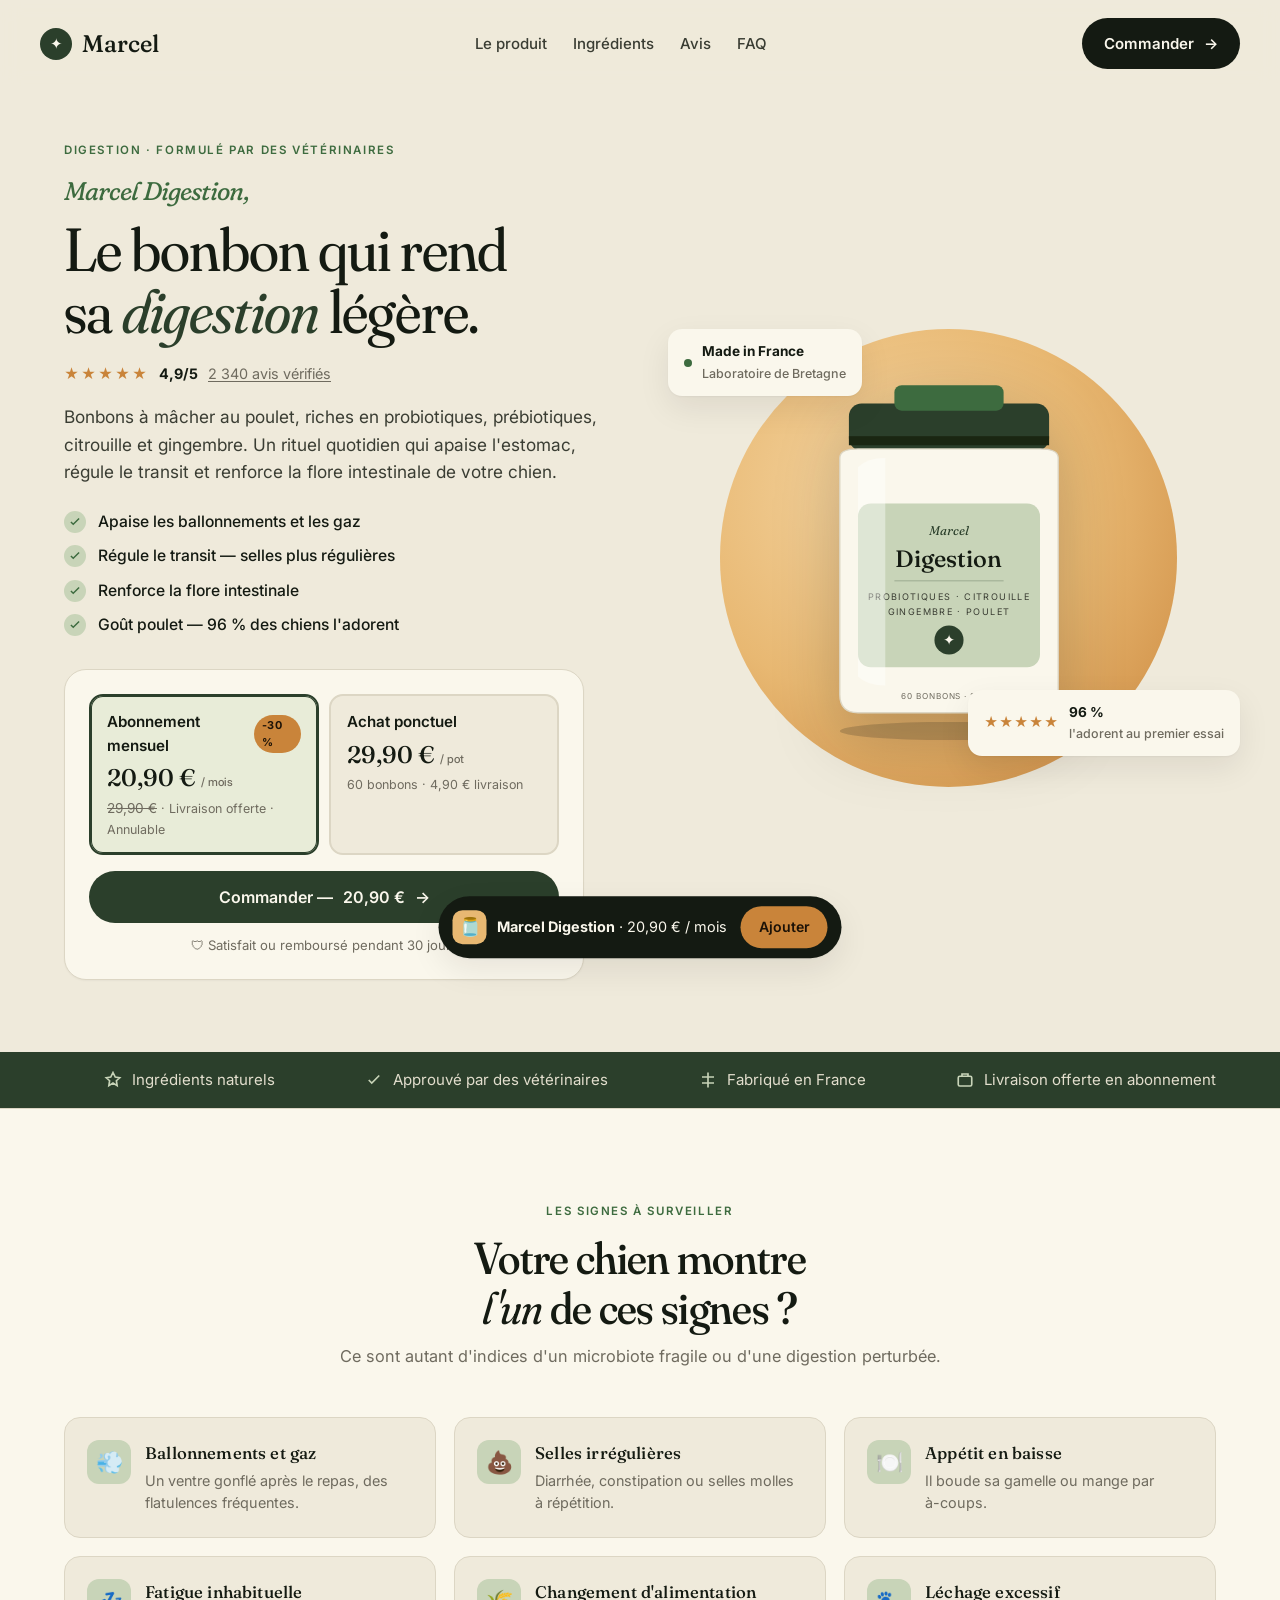
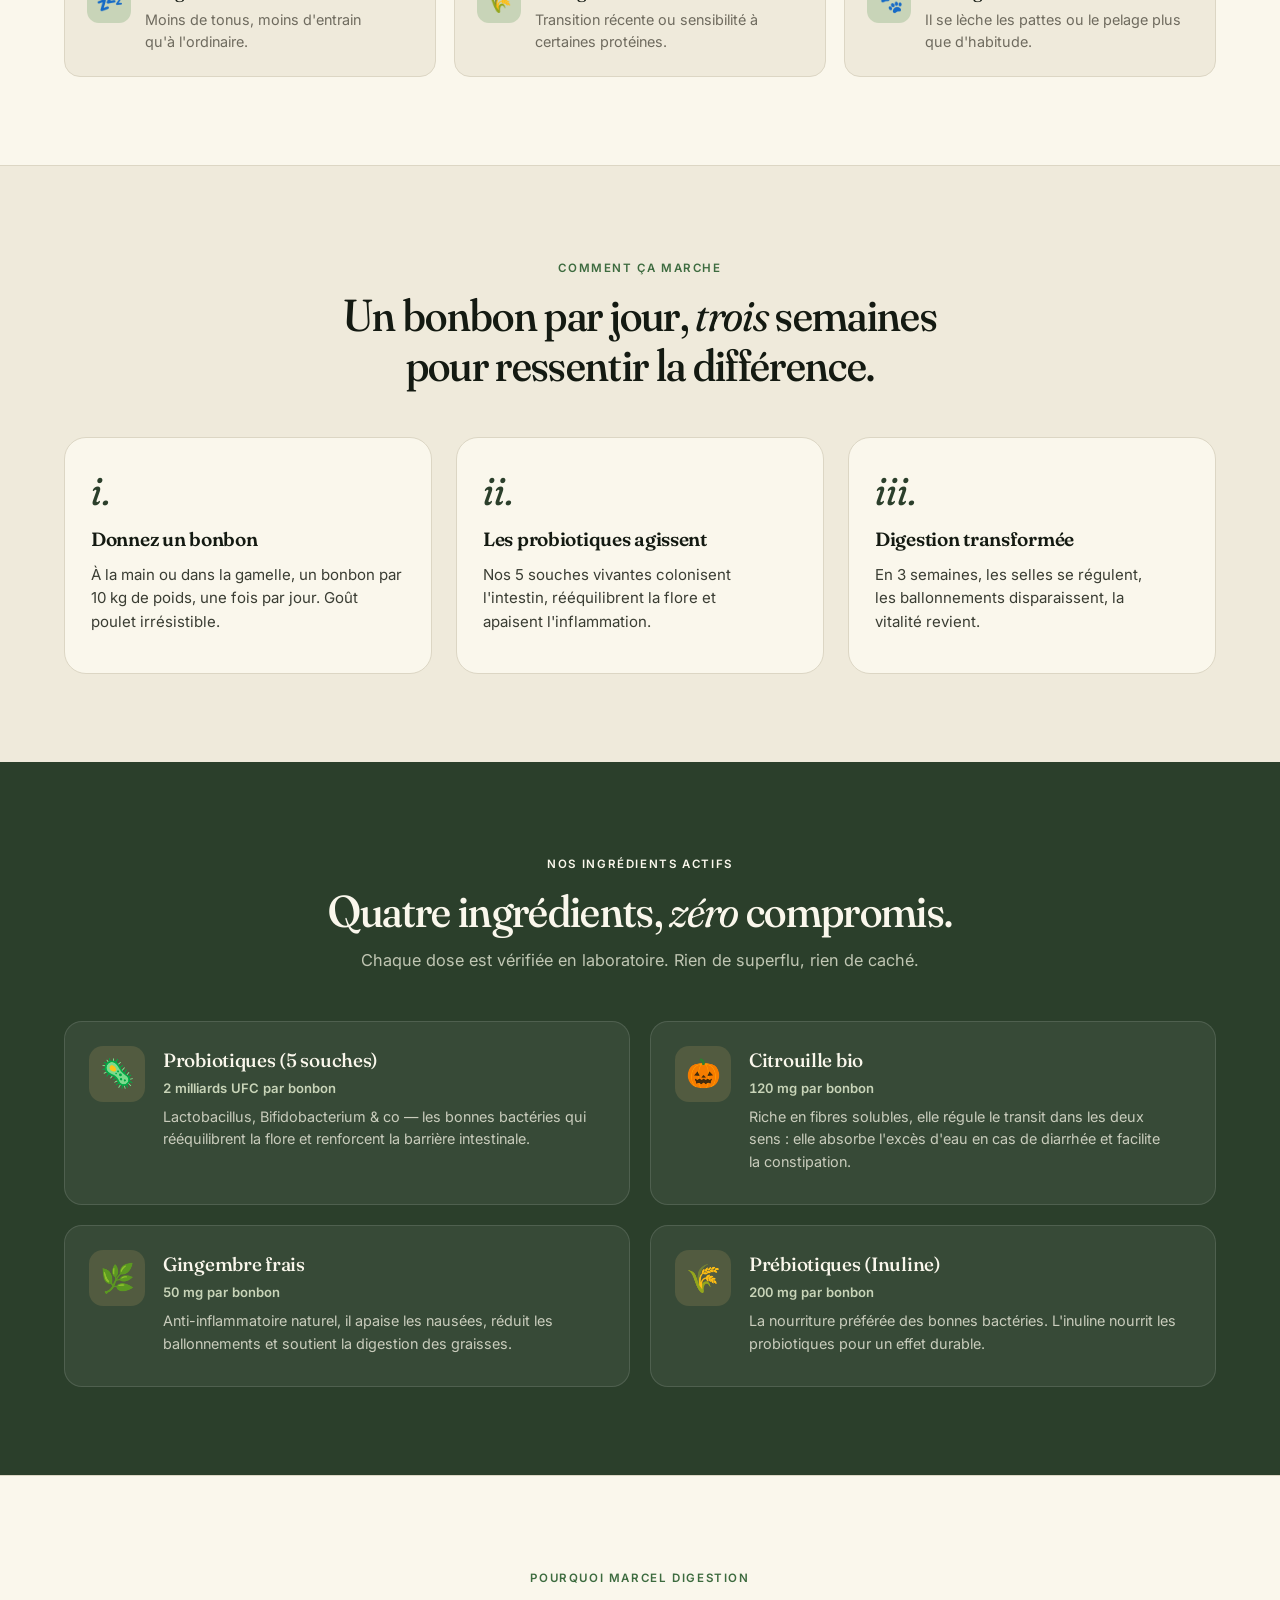
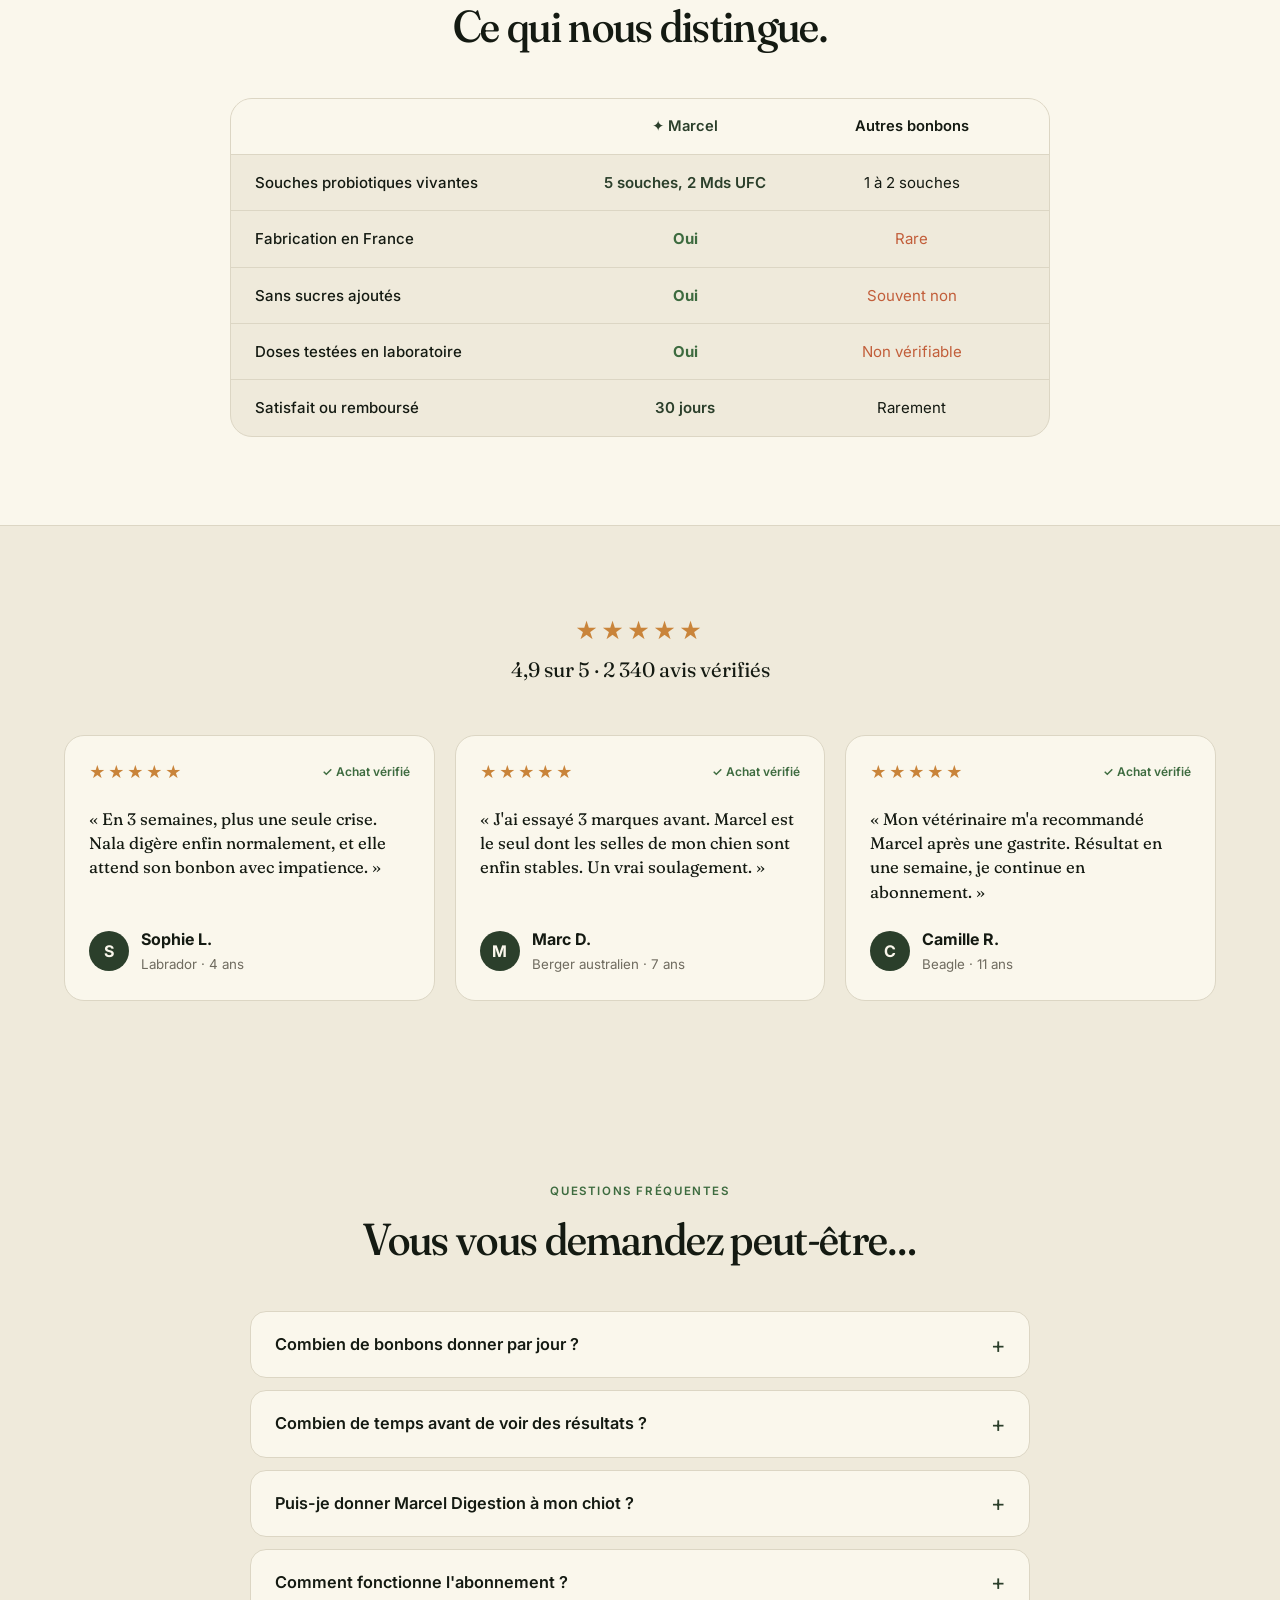
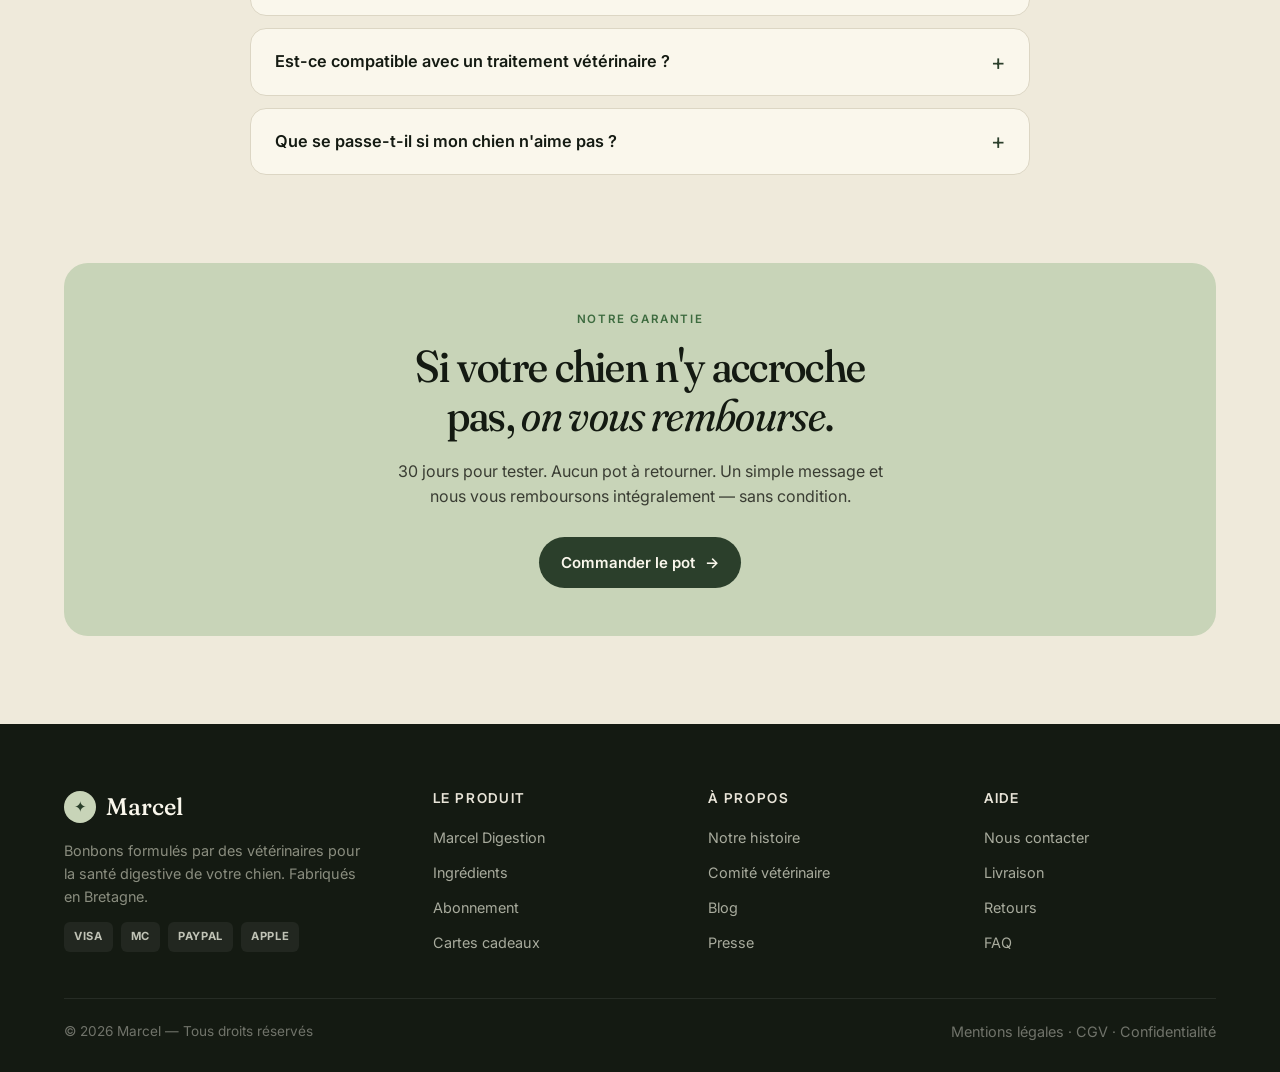
==== commit a7939edc: "Convertit en page single-product : bonbons digestion Marcel - Un seul produit mis en avant sur toute" ====
--- a/projet-2/index.html
+++ b/projet-2/index.html
@@ -3,8 +3,8 @@
 <head>
 <meta charset="utf-8" />
 <meta name="viewport" content="width=device-width,initial-scale=1" />
-<title>Marcel — Nourriture pour chiens</title>
-<meta name="description" content="Croquettes et pâtées formulées par des vétérinaires, ingrédients tracés, fabriquées en France. La bonne formule pour votre chien, livrée chaque mois." />
+<title>Marcel Digestion — Bonbons digestion pour chien</title>
+<meta name="description" content="Bonbons à mâcher formulés par des vétérinaires pour la digestion de votre chien. Prébiotiques, probiotiques, citrouille et gingembre. Fabriqués en France." />
 <link rel="preconnect" href="https://fonts.googleapis.com">
 <link rel="preconnect" href="https://fonts.gstatic.com" crossorigin>
 <link href="https://fonts.googleapis.com/css2?family=Fraunces:ital,opsz,wght,SOFT@0,9..144,400..700,50;1,9..144,400..700,100&family=Inter:wght@400;500;600;700&display=swap" rel="stylesheet">
@@ -16,7 +16,6 @@
     --ink-2:#3a3d33;
     --muted:#6f6b5f;
     --line:#dcd6c4;
-    --line-2:#e5e0d0;
     --forest:#2b3f2b;
     --forest-2:#3d6b3f;
     --sage:#c8d4b8;
@@ -49,11 +48,11 @@
     text-wrap:balance;
     color:var(--ink);
   }
-  h1{font-size:clamp(2.6rem,6vw,4.4rem);line-height:1.02;font-weight:400}
-  h2{font-size:clamp(2rem,4vw,3rem);line-height:1.1}
-  h3{font-size:1.25rem;font-weight:600;font-variation-settings:"opsz" 24, "SOFT" 30;letter-spacing:-.005em}
+  h1{font-size:clamp(2.4rem,5.2vw,3.8rem);line-height:1.02;font-weight:400}
+  h2{font-size:clamp(1.9rem,3.6vw,2.8rem);line-height:1.1}
+  h3{font-size:1.2rem;font-weight:600;font-variation-settings:"opsz" 24, "SOFT" 30}
   h4{font-size:1rem;font-weight:600;font-family:'Inter',sans-serif;letter-spacing:.01em}
-  em, .italic{font-style:italic;font-weight:400}
+  em{font-style:italic;font-weight:400}
   p{margin:.5em 0;text-wrap:pretty}
   a{color:inherit}
   img,svg{max-width:100%;display:block}
@@ -67,22 +66,21 @@
   }
   .eyebrow.dark{color:var(--sage)}
 
-  /* Reveal */
   .reveal{opacity:0;transform:translateY(16px);transition:opacity .7s ease, transform .7s ease}
   .reveal.in{opacity:1;transform:none}
   @media (prefers-reduced-motion: reduce){
     .reveal{opacity:1;transform:none;transition:none}
     html{scroll-behavior:auto}
-    .sun{animation:none !important}
+    .float, .sun{animation:none !important}
   }
 
   /* Header */
   header.site{
     position:sticky;top:0;z-index:60;
-    background:rgba(239,234,219,.82);
+    background:rgba(239,234,219,.85);
     backdrop-filter:saturate(1.2) blur(10px);
     border-bottom:1px solid transparent;
-    transition:border-color .2s ease, background .2s ease;
+    transition:border-color .2s ease;
   }
   header.site.scrolled{border-color:var(--line)}
   .nav{display:flex;align-items:center;justify-content:space-between;padding:18px 0;gap:20px}
@@ -97,17 +95,16 @@
     background:var(--forest);color:var(--cream);
     display:grid;place-items:center;font-size:15px;
   }
-  nav ul{display:flex;gap:28px;list-style:none;padding:0;margin:0}
+  nav ul{display:flex;gap:26px;list-style:none;padding:0;margin:0}
   nav a{text-decoration:none;color:var(--ink-2);font-weight:500;font-size:.94rem;transition:color .15s ease}
   nav a:hover{color:var(--forest)}
-  .nav-cta{display:flex;align-items:center;gap:10px}
   @media (max-width:820px){ nav ul{display:none} }
 
   .btn{
-    display:inline-flex;align-items:center;gap:10px;
+    display:inline-flex;align-items:center;justify-content:center;gap:10px;
     padding:14px 22px;border-radius:999px;
     text-decoration:none;font-weight:600;font-size:.94rem;
-    border:0;cursor:pointer;transition:transform .06s ease, background .15s ease, color .15s ease;
+    border:0;cursor:pointer;transition:transform .06s ease, background .15s ease;
     font-family:inherit;
   }
   .btn:active{transform:translateY(1px)}
@@ -115,310 +112,235 @@
   .btn-primary:hover{background:var(--forest-2)}
   .btn-ink{background:var(--ink);color:var(--cream)}
   .btn-ink:hover{background:var(--forest)}
-  .btn-ghost{background:transparent;color:var(--ink);border:1px solid var(--line)}
-  .btn-ghost:hover{border-color:var(--ink);background:rgba(0,0,0,.02)}
   .btn-amber{background:var(--amber);color:#1c1207}
   .btn-amber:hover{background:var(--amber-soft)}
+  .btn-block{width:100%;padding:16px 22px;font-size:1rem}
   .btn .arr{transition:transform .2s ease}
   .btn:hover .arr{transform:translateX(3px)}
 
   /* HERO */
-  .hero{padding:56px 0 80px;position:relative;overflow:hidden}
+  .hero{padding:48px 0 72px;position:relative;overflow:hidden}
+  @media (max-width:940px){ .hero{padding:24px 0 48px} }
   .hero-grid{
-    display:grid;grid-template-columns:1.15fr .95fr;gap:56px;align-items:center;
-  }
-  @media (max-width:940px){
-    .hero{padding:32px 0 56px}
-    .hero-grid{grid-template-columns:1fr;gap:40px}
-  }
+    display:grid;grid-template-columns:1.05fr 1fr;gap:56px;align-items:center;
+  }
+  @media (max-width:940px){ .hero-grid{grid-template-columns:1fr;gap:36px} }
+  .hero .rating-row{display:flex;align-items:center;gap:10px;margin-top:20px;font-size:.9rem}
+  .hero .rating-row .stars{color:var(--amber);letter-spacing:2px}
+  .hero .rating-row a{color:var(--muted);text-decoration:underline;text-underline-offset:2px}
   .hero h1 .accent{color:var(--forest);font-style:italic;font-weight:400}
   .hero h1 small{
     display:block;font-family:'Fraunces',serif;font-style:italic;font-weight:400;
-    color:var(--forest-2);font-size:.42em;line-height:1;margin-bottom:16px;
+    color:var(--forest-2);font-size:.42em;line-height:1;margin-bottom:14px;
     font-variation-settings:"opsz" 24, "SOFT" 100;
   }
-  .hero .lead{font-size:1.15rem;color:var(--ink-2);max-width:48ch;margin-top:20px;line-height:1.6}
-  .hero-cta{display:flex;gap:12px;flex-wrap:wrap;margin-top:32px;align-items:center}
-  .hero-cta .quiz-note{font-size:.85rem;color:var(--muted);display:flex;align-items:center;gap:6px}
-  .hero-cta .quiz-note::before{content:"";width:6px;height:6px;border-radius:50%;background:var(--amber);animation:pulse 2s ease infinite}
-  @keyframes pulse{ 0%,100%{opacity:.5;transform:scale(1)} 50%{opacity:1;transform:scale(1.2)} }
-
-  /* Hero visual — bowl composition */
+  .hero .lead{font-size:1.08rem;color:var(--ink-2);max-width:52ch;margin-top:18px;line-height:1.6}
+  .hero .bullets{list-style:none;padding:0;margin:24px 0 0;display:flex;flex-direction:column;gap:10px}
+  .hero .bullets li{display:flex;align-items:center;gap:12px;font-weight:500;font-size:.98rem}
+  .hero .bullets svg{width:22px;height:22px;color:var(--forest-2);flex:0 0 auto;background:var(--sage);padding:4px;border-radius:50%}
+
+  /* Buy box */
+  .buy-box{
+    background:var(--cream);border:1px solid var(--line);border-radius:22px;
+    padding:24px;margin-top:32px;box-shadow:var(--shadow-sm);max-width:520px;
+  }
+  .plans{display:grid;grid-template-columns:1fr 1fr;gap:10px}
+  .plan{
+    background:var(--ground);border:2px solid var(--line);border-radius:14px;padding:14px 16px;
+    cursor:pointer;position:relative;transition:all .15s ease;
+    display:flex;flex-direction:column;gap:2px;
+  }
+  .plan:hover{border-color:var(--forest-2)}
+  .plan.selected{border-color:var(--forest);background:#e8ecd8;box-shadow:0 0 0 1px var(--forest) inset}
+  .plan .label{font-weight:600;font-size:.95rem;display:flex;align-items:center;gap:8px}
+  .plan .save{background:var(--amber);color:#1c1207;font-size:.68rem;font-weight:700;padding:2px 8px;border-radius:999px;letter-spacing:.05em}
+  .plan .price{font-family:'Fraunces',serif;font-size:1.5rem;font-weight:500;font-variation-settings:"opsz" 32}
+  .plan .price small{color:var(--muted);font-size:.72rem;font-weight:500;font-family:'Inter',sans-serif}
+  .plan .old{color:var(--muted);text-decoration:line-through;font-size:.85rem}
+  .plan .desc{color:var(--muted);font-size:.78rem}
+  .buy-actions{display:flex;flex-direction:column;gap:8px;margin-top:16px}
+  .guarantee{margin-top:12px;text-align:center;font-size:.82rem;color:var(--muted);display:flex;align-items:center;justify-content:center;gap:6px}
+
+  /* Hero visual - jar of gummies */
   .hero-visual{
     position:relative;aspect-ratio:1/1;
     display:grid;place-items:center;
+    max-width:520px;margin:0 auto;width:100%;
   }
   .sun{
-    position:absolute;inset:0;margin:auto;
-    width:88%;height:88%;border-radius:50%;
-    background:radial-gradient(circle at 35% 35%, #f4d4a0 0%, var(--amber-soft) 45%, var(--amber) 100%);
-    filter:blur(0);
-    animation:spin 60s linear infinite;
-  }
-  .sun::before{
-    content:"";position:absolute;inset:-4%;border-radius:50%;
-    background:conic-gradient(from 0deg, transparent 0 8deg, rgba(201,132,58,.15) 8deg 16deg, transparent 16deg 24deg);
-    mix-blend-mode:multiply;
-  }
-  @keyframes spin{ to{ transform:rotate(360deg) } }
-  .bowl{
-    position:relative;z-index:2;width:78%;aspect-ratio:1/1;
-    display:grid;place-items:center;
-  }
-  .bowl svg{width:100%;height:100%;filter:drop-shadow(0 22px 32px rgba(20,15,5,.18))}
+    position:absolute;inset:6%;
+    border-radius:50%;
+    background:radial-gradient(circle at 35% 35%, #f4d4a0 0%, var(--amber-soft) 50%, var(--amber) 100%);
+    animation:spin 80s linear infinite;
+  }
+  @keyframes spin{ to{transform:rotate(360deg)} }
+  .jar{position:relative;z-index:2;width:70%;aspect-ratio:1/1.05;display:grid;place-items:center}
+  .jar svg{width:100%;height:100%;filter:drop-shadow(0 22px 32px rgba(20,15,5,.22))}
 
   .badge-float{
     position:absolute;background:var(--cream);padding:12px 16px;border-radius:14px;box-shadow:var(--shadow);
     font-size:.85rem;font-weight:500;display:flex;align-items:center;gap:10px;z-index:3;
-  }
+    animation:float 4s ease-in-out infinite;
+  }
+  .badge-float.b1{top:6%;left:-4%;animation-delay:0s}
+  .badge-float.b2{bottom:12%;right:-6%;animation-delay:2s}
+  @keyframes float{ 0%,100%{transform:translateY(0)} 50%{transform:translateY(-6px)} }
   .badge-float strong{font-weight:700}
-  .badge-float.b1{top:6%;left:-2%}
-  .badge-float.b2{bottom:8%;right:-4%}
   .badge-float .dotg{width:8px;height:8px;border-radius:50%;background:var(--forest-2)}
   .badge-float .stars{color:var(--amber);letter-spacing:1px}
-  @media (max-width:940px){
-    .badge-float.b1{left:2%}
-    .badge-float.b2{right:2%}
-  }
+  @media (max-width:940px){ .badge-float.b1{left:2%} .badge-float.b2{right:2%} }
 
   /* Benefits band */
-  .benefits{
-    background:var(--forest);
-    color:var(--cream);
-    padding:22px 0;
-    overflow:hidden;
-  }
-  .benefit-row{
-    display:flex;justify-content:space-between;align-items:center;gap:32px;flex-wrap:wrap;
-    font-size:.94rem;
-  }
+  .benefits{background:var(--forest);color:var(--cream);padding:22px 0;overflow:hidden}
+  .benefit-row{display:flex;justify-content:space-between;align-items:center;gap:32px;flex-wrap:wrap}
+  .benefit-row ul{display:flex;gap:36px;list-style:none;padding:0;margin:0;flex-wrap:wrap}
   .benefit-row li{
     list-style:none;display:inline-flex;align-items:center;gap:10px;
-    color:#e2decd;
+    color:#e2decd;font-size:.94rem;
   }
   .benefit-row li svg{width:18px;height:18px;color:var(--sage);flex:0 0 auto}
-  .benefit-row ul{display:flex;gap:36px;list-style:none;padding:0;margin:0;flex-wrap:wrap}
 
   /* Sections */
-  section{padding:96px 0}
-  @media (max-width:720px){ section{padding:64px 0} }
-  .section-head{max-width:640px;margin:0 auto 56px;text-align:center}
-  .section-head p{color:var(--muted);margin-top:14px;font-size:1.02rem}
-
-  /* Quiz */
-  .quiz{background:var(--cream);border-top:1px solid var(--line);border-bottom:1px solid var(--line)}
-  .quiz-wrap{
-    background:var(--ground);
-    border:1px solid var(--line);
-    border-radius:28px;
-    padding:44px;
-    display:grid;grid-template-columns:1fr 1.15fr;gap:48px;align-items:center;
-    overflow:hidden;
-  }
-  @media (max-width:900px){
-    .quiz-wrap{grid-template-columns:1fr;padding:28px;gap:28px}
-  }
-  .quiz-intro h2{font-size:clamp(1.7rem,3.2vw,2.4rem)}
-  .quiz-intro p{color:var(--muted);margin-top:12px}
-  .steps{
-    display:flex;gap:8px;margin-top:22px;
-  }
-  .step-dot{width:32px;height:6px;border-radius:999px;background:var(--line)}
-  .step-dot.on{background:var(--forest)}
-
-  .quiz-card{
-    background:var(--cream);border:1px solid var(--line);border-radius:20px;padding:28px;
-    box-shadow:var(--shadow-sm);
-  }
-  .q-title{font-family:'Fraunces',serif;font-size:1.35rem;font-weight:500;margin-bottom:20px;font-variation-settings:"opsz" 32}
-  .opts{display:grid;grid-template-columns:1fr 1fr;gap:10px}
-  @media (max-width:520px){ .opts{grid-template-columns:1fr} }
-  .opt{
-    background:var(--ground);border:1px solid var(--line);border-radius:14px;
-    padding:14px 16px;text-align:left;cursor:pointer;font:inherit;color:var(--ink);
-    display:flex;align-items:center;gap:12px;font-weight:500;
-    transition:all .15s ease;
-  }
-  .opt:hover{border-color:var(--forest-2);background:#f0ecdd}
-  .opt.selected{border-color:var(--forest);background:#e8ecd8;box-shadow:0 0 0 1px var(--forest) inset}
-  .opt .emoji{font-size:1.4rem}
-
-  .quiz-nav{display:flex;justify-content:space-between;align-items:center;margin-top:22px}
-  .link{background:none;border:0;color:var(--forest);font-weight:600;cursor:pointer;font-family:inherit}
-  .link:disabled{color:var(--muted);cursor:not-allowed}
-  .result{
-    padding:20px;border-radius:14px;background:var(--sage);color:var(--ink);
-    display:flex;gap:16px;align-items:center;
-  }
-  .result .icon{font-size:2.2rem}
-  .result strong{display:block;font-family:'Fraunces',serif;font-size:1.3rem;font-weight:500;font-variation-settings:"opsz" 32}
-  .result small{color:var(--ink-2);font-size:.88rem}
-
-  /* Social proof */
-  .proof{background:var(--ground)}
-  .proof-top{display:flex;flex-direction:column;align-items:center;gap:8px;margin-bottom:44px}
-  .stars-big{color:var(--amber);font-size:1.4rem;letter-spacing:3px}
-  .press{
-    display:flex;justify-content:space-between;align-items:center;
-    padding:28px 40px;background:var(--cream);border:1px solid var(--line);border-radius:20px;
-    gap:24px;flex-wrap:wrap;
-  }
-  .press span{
-    font-family:'Fraunces',serif;font-style:italic;font-weight:500;
-    color:var(--muted);font-size:1.1rem;
-    font-variation-settings:"opsz" 32, "SOFT" 100;
-  }
-  .press .p{opacity:.75}
-  .testi-grid{display:grid;grid-template-columns:repeat(3,1fr);gap:20px;margin-top:44px}
-  @media (max-width:900px){ .testi-grid{grid-template-columns:1fr} }
-  .testi{
-    background:var(--cream);border:1px solid var(--line);border-radius:20px;padding:26px;
+  section{padding:88px 0}
+  @media (max-width:720px){ section{padding:56px 0} }
+  .section-head{max-width:640px;margin:0 auto 48px;text-align:center}
+  .section-head p{color:var(--muted);margin-top:12px;font-size:1.02rem}
+
+  /* Signs */
+  .signs{background:var(--cream);border-top:1px solid var(--line);border-bottom:1px solid var(--line)}
+  .signs-grid{display:grid;grid-template-columns:repeat(3,1fr);gap:18px}
+  @media (max-width:800px){ .signs-grid{grid-template-columns:1fr 1fr} }
+  @media (max-width:520px){ .signs-grid{grid-template-columns:1fr} }
+  .sign{
+    background:var(--ground);border:1px solid var(--line);border-radius:16px;padding:22px;
+    display:flex;gap:14px;align-items:flex-start;
+  }
+  .sign .icon{
+    width:44px;height:44px;border-radius:12px;background:var(--sage);color:var(--forest);
+    display:grid;place-items:center;font-size:22px;flex:0 0 auto;
+  }
+  .sign h4{font-family:'Fraunces';font-size:1.05rem;font-weight:500;font-variation-settings:"opsz" 24;margin-bottom:4px}
+  .sign p{color:var(--muted);font-size:.9rem;margin:0}
+
+  /* How it works */
+  .how-grid{display:grid;grid-template-columns:repeat(3,1fr);gap:24px;position:relative}
+  @media (max-width:800px){ .how-grid{grid-template-columns:1fr} }
+  .step{
+    background:var(--cream);border:1px solid var(--line);border-radius:22px;padding:32px 26px;
+    position:relative;
+  }
+  .step .num{
+    font-family:'Fraunces';font-style:italic;font-weight:400;color:var(--forest);
+    font-size:2.6rem;line-height:1;margin-bottom:14px;
+    font-variation-settings:"opsz" 96, "SOFT" 100;
+  }
+  .step h3{margin-bottom:8px}
+  .step p{color:var(--ink-2);font-size:.94rem}
+
+  /* Ingredients */
+  .ingredients{background:var(--forest);color:var(--cream)}
+  .ingredients h2, .ingredients .eyebrow{color:var(--cream)}
+  .ingredients .section-head p{color:#c0c6b3}
+  .ing-grid{display:grid;grid-template-columns:repeat(2,1fr);gap:20px}
+  @media (max-width:720px){ .ing-grid{grid-template-columns:1fr} }
+  .ing-card{
+    background:rgba(255,255,255,.06);border:1px solid rgba(255,255,255,.12);
+    border-radius:18px;padding:24px;display:flex;gap:18px;align-items:flex-start;
+  }
+  .ing-emoji{
+    width:56px;height:56px;border-radius:14px;background:rgba(232,184,114,.15);
+    display:grid;place-items:center;font-size:28px;flex:0 0 auto;
+  }
+  .ing-card h3{color:var(--cream);font-family:'Fraunces';font-size:1.2rem;font-weight:500;font-variation-settings:"opsz" 32}
+  .ing-card .dose{color:var(--sage);font-size:.82rem;font-weight:600;font-variant-numeric:tabular-nums;margin-top:2px}
+  .ing-card p{color:#c9ccbc;font-size:.9rem;margin-top:8px}
+
+  /* Compare */
+  .compare{background:var(--cream);border-top:1px solid var(--line);border-bottom:1px solid var(--line)}
+  .compare-table{
+    background:var(--ground);border:1px solid var(--line);border-radius:22px;overflow:hidden;
+    max-width:820px;margin:0 auto;
+  }
+  .compare-row{
+    display:grid;grid-template-columns:1.4fr 1fr 1fr;
+    align-items:center;padding:16px 24px;border-bottom:1px solid var(--line);
+    font-size:.94rem;
+  }
+  .compare-row:last-child{border-bottom:0}
+  .compare-row.head{background:var(--cream);font-weight:600;font-size:.92rem}
+  .compare-row.head .us{color:var(--forest)}
+  .compare-row .cell{text-align:center;display:flex;align-items:center;justify-content:center;gap:6px}
+  .compare-row .cell.left{justify-content:flex-start;text-align:left;font-weight:500}
+  .compare-row .cell.us{color:var(--forest);font-weight:600}
+  .compare-row .yes{color:var(--forest-2);font-weight:700}
+  .compare-row .no{color:#c25e3a}
+
+  /* Reviews */
+  .reviews-grid{display:grid;grid-template-columns:repeat(3,1fr);gap:20px}
+  @media (max-width:900px){ .reviews-grid{grid-template-columns:1fr} }
+  .review{
+    background:var(--cream);border:1px solid var(--line);border-radius:20px;padding:24px;
     display:flex;flex-direction:column;gap:14px;
   }
-  .testi .stars{color:var(--amber);letter-spacing:2px}
-  .testi p.q{font-family:'Fraunces',serif;font-size:1.08rem;line-height:1.45;font-weight:400;font-variation-settings:"opsz" 24, "SOFT" 60;color:var(--ink)}
-  .testi .who{display:flex;align-items:center;gap:12px;margin-top:auto}
+  .review .stars{color:var(--amber);letter-spacing:2px}
+  .review .q{font-family:'Fraunces';font-size:1.05rem;line-height:1.45;font-weight:400;font-variation-settings:"opsz" 24, "SOFT" 60}
+  .review .who{display:flex;align-items:center;gap:12px;margin-top:auto}
   .av{width:40px;height:40px;border-radius:50%;background:var(--forest);color:var(--cream);display:grid;place-items:center;font-weight:700}
   .who small{color:var(--muted)}
-
-  /* Products */
-  .prod-grid{display:grid;grid-template-columns:repeat(4,1fr);gap:22px}
-  @media (max-width:1000px){ .prod-grid{grid-template-columns:repeat(2,1fr)} }
-  @media (max-width:560px){ .prod-grid{grid-template-columns:1fr} }
-  .prod{
-    background:var(--cream);border:1px solid var(--line);border-radius:22px;overflow:hidden;
-    display:flex;flex-direction:column;transition:transform .2s ease, box-shadow .2s ease;
-    text-decoration:none;color:inherit;
-  }
-  .prod:hover{transform:translateY(-3px);box-shadow:var(--shadow)}
-  .prod .visual{
-    aspect-ratio:1/1;position:relative;
-    display:grid;place-items:center;
-    overflow:hidden;
-  }
-  .prod .visual .bg{position:absolute;inset:0;transition:transform .3s ease}
-  .prod:hover .visual .bg{transform:scale(1.03)}
-  .prod .tag{
-    position:absolute;top:14px;left:14px;background:var(--cream);color:var(--forest);
-    padding:5px 12px;border-radius:999px;font-size:.72rem;font-weight:600;
-    letter-spacing:.06em;text-transform:uppercase;z-index:2;
-    border:1px solid var(--line);
-  }
-  .prod .food{position:relative;z-index:2;width:60%;aspect-ratio:1/1;display:grid;place-items:center}
-  .prod .body{padding:22px;display:flex;flex-direction:column;gap:6px;flex:1}
-  .prod .body h3{margin:0}
-  .prod .age{color:var(--muted);font-size:.86rem;font-weight:500}
-  .prod .desc{color:var(--ink-2);font-size:.92rem;margin-top:8px;flex:1}
-  .prod .foot{display:flex;justify-content:space-between;align-items:center;margin-top:16px}
-  .prod .price{font-family:'Fraunces',serif;font-weight:500;font-size:1.35rem;font-variation-settings:"opsz" 32}
-  .prod .price small{color:var(--muted);font-size:.72rem;font-weight:500;font-family:'Inter',sans-serif}
-  .prod .buy{background:var(--ink);color:var(--cream);border:0;padding:10px 16px;border-radius:10px;font-weight:600;cursor:pointer;font-size:.85rem;font-family:inherit;transition:background .15s ease}
-  .prod .buy:hover{background:var(--forest)}
-
-  /* Transparency */
-  .transparency{background:var(--forest);color:var(--cream);position:relative;overflow:hidden}
-  .transparency .container{position:relative;z-index:2}
-  .transparency h2{color:var(--cream)}
-  .transparency .section-head p{color:#c0c6b3}
-  .trans-grid{display:grid;grid-template-columns:1fr 1.1fr;gap:56px;align-items:center;margin-top:20px}
-  @media (max-width:900px){ .trans-grid{grid-template-columns:1fr;gap:36px} }
-  .ingredient{
-    display:flex;justify-content:space-between;align-items:center;
-    padding:18px 0;border-bottom:1px solid rgba(255,255,255,.12);
-  }
-  .ingredient:last-child{border-bottom:0}
-  .ing-name{display:flex;flex-direction:column;gap:2px}
-  .ing-name strong{font-family:'Fraunces',serif;font-size:1.15rem;font-weight:500;font-variation-settings:"opsz" 32}
-  .ing-name small{color:#a3ab99;font-size:.82rem}
-  .ing-pct{
-    font-family:'Fraunces',serif;font-size:1.4rem;font-weight:500;
-    font-variation-settings:"opsz" 40;font-variant-numeric:tabular-nums;
-    color:var(--sage);
-  }
-  .bar-wrap{margin-top:8px}
-  .bar{width:100%;height:6px;background:rgba(255,255,255,.1);border-radius:999px;overflow:hidden}
-  .bar span{display:block;height:100%;background:var(--sage);border-radius:999px;width:0;transition:width 1.2s cubic-bezier(.6,.05,.2,1)}
-  .in .bar span{width:var(--w)}
-
-  .trans-visual{
-    background:rgba(255,255,255,.06);border:1px solid rgba(255,255,255,.1);
-    border-radius:28px;padding:36px;
-    display:flex;flex-direction:column;gap:16px;
-  }
-  .trans-visual .pill{
-    display:inline-flex;align-items:center;gap:10px;padding:8px 14px;
-    background:rgba(255,255,255,.08);border-radius:999px;font-size:.85rem;
-    color:#e2decd;align-self:flex-start;
-  }
-  .trans-visual h3{color:var(--cream);font-size:1.6rem;font-family:'Fraunces';font-weight:500;font-variation-settings:"opsz" 48}
-  .trans-visual ul{list-style:none;padding:0;margin:0;display:flex;flex-direction:column;gap:12px}
-  .trans-visual li{display:flex;align-items:center;gap:12px;color:#d5d8c9;font-size:.94rem}
-  .trans-visual li .x{width:22px;height:22px;border-radius:50%;background:rgba(232,184,114,.15);color:var(--amber-soft);display:grid;place-items:center;font-size:.72rem;flex:0 0 auto}
+  .verified{display:inline-flex;align-items:center;gap:4px;color:var(--forest-2);font-size:.75rem;font-weight:600;margin-left:auto}
 
   /* FAQ */
   .faq-list{max-width:780px;margin:0 auto;display:flex;flex-direction:column;gap:12px}
   details{background:var(--cream);border:1px solid var(--line);border-radius:16px;padding:20px 24px;transition:border-color .15s ease}
   details[open]{border-color:var(--forest-2)}
-  details summary{list-style:none;font-weight:600;font-size:1.02rem;display:flex;justify-content:space-between;align-items:center;gap:16px;cursor:pointer}
+  details summary{list-style:none;font-weight:600;font-size:1.02rem;display:flex;justify-content:space-between;align-items:center;gap:16px;cursor:pointer;position:relative}
   details summary::-webkit-details-marker{display:none}
-  details summary::after{content:"";width:22px;height:22px;border-radius:50%;background:var(--ground);position:relative;flex:0 0 auto;transition:background .15s ease}
-  details[open] summary::after{background:var(--forest);color:var(--cream)}
-  details summary::before{
-    content:"+";position:absolute;right:32px;color:var(--forest);font-size:1.2rem;font-weight:400;
-    transition:transform .2s ease, color .2s ease;pointer-events:none;
-    margin-top:-1px;
-  }
-  details[open] summary::before{content:"−";color:var(--cream);transform:translateY(-1px)}
-  details summary{position:relative}
+  details summary::after{content:"+";color:var(--forest);font-size:1.4rem;font-weight:400;transition:transform .2s ease;line-height:1}
+  details[open] summary::after{content:"−"}
   details p{color:var(--ink-2);margin-top:12px;max-width:65ch}
 
-  /* CTA band */
-  .cta-band{
-    background:var(--cream);border:1px solid var(--line);border-radius:28px;
-    padding:64px 40px;text-align:center;
-    display:flex;flex-direction:column;align-items:center;gap:20px;
+  /* Guarantee band */
+  .gua{
+    background:var(--sage);border-radius:24px;padding:48px;text-align:center;
+    display:flex;flex-direction:column;align-items:center;gap:12px;
     position:relative;overflow:hidden;
   }
-  .cta-band::before{
-    content:"";position:absolute;top:-40%;right:-10%;width:60%;aspect-ratio:1/1;
-    border-radius:50%;background:radial-gradient(circle at center, var(--sage), transparent 70%);
-    opacity:.5;z-index:0;
-  }
-  .cta-band > *{position:relative;z-index:1}
-  .cta-band h2{max-width:22ch}
-  .cta-band p{color:var(--muted);max-width:52ch}
-  .newsletter{
-    display:flex;gap:8px;padding:6px;background:var(--ground);border:1px solid var(--line);
-    border-radius:999px;max-width:460px;width:100%;margin-top:12px;
-  }
-  .newsletter input{
-    flex:1;background:transparent;border:0;padding:12px 16px;font:inherit;color:var(--ink);outline:none;
-    font-size:.94rem;
-  }
-  .newsletter input::placeholder{color:var(--muted)}
+  .gua h2{max-width:24ch}
+  .gua p{color:var(--ink-2);max-width:52ch}
+
+  /* Sticky cart */
+  .sticky-buy{
+    position:fixed;bottom:16px;left:50%;transform:translateX(-50%) translateY(120%);
+    background:var(--ink);color:var(--cream);border-radius:999px;padding:10px 14px;
+    display:flex;align-items:center;gap:14px;box-shadow:var(--shadow);z-index:70;
+    transition:transform .3s ease;max-width:calc(100% - 32px);
+  }
+  .sticky-buy.show{transform:translateX(-50%) translateY(0)}
+  .sticky-buy .info{display:flex;align-items:center;gap:10px;font-size:.9rem}
+  .sticky-buy .thumb{width:34px;height:34px;border-radius:10px;background:var(--amber-soft);display:grid;place-items:center;font-size:18px}
+  .sticky-buy .btn{padding:10px 18px;font-size:.88rem}
 
   /* Footer */
-  footer{background:var(--ink);color:#a8ab9d;padding:72px 0 32px;margin-top:0}
+  footer{background:var(--ink);color:#a8ab9d;padding:64px 0 28px}
   .foot-grid{display:grid;grid-template-columns:1.4fr 1fr 1fr 1fr;gap:44px}
   @media (max-width:800px){ .foot-grid{grid-template-columns:1fr 1fr;gap:32px} }
   footer h4{color:#e8e4d8;font-size:.85rem;margin:0 0 16px;text-transform:uppercase;letter-spacing:.12em}
   footer .logo{color:var(--cream)}
   footer .logo .paw{background:var(--sage);color:var(--forest)}
-  footer .brand-desc{color:#8a8d7f;font-size:.92rem;max-width:34ch;margin-top:14px;line-height:1.6}
+  footer .brand-desc{color:#8a8d7f;font-size:.9rem;max-width:34ch;margin-top:14px;line-height:1.6}
   footer ul{list-style:none;padding:0;margin:0;display:flex;flex-direction:column;gap:10px}
-  footer a{color:#a8ab9d;text-decoration:none;font-size:.92rem;transition:color .15s ease}
+  footer a{color:#a8ab9d;text-decoration:none;font-size:.9rem;transition:color .15s ease}
   footer a:hover{color:var(--cream)}
   .payments{display:flex;gap:8px;margin-top:14px}
   .pay{padding:6px 10px;background:rgba(255,255,255,.06);border-radius:6px;font-size:.7rem;font-weight:700;letter-spacing:.06em;color:#c0c3b6}
-  .foot-bottom{border-top:1px solid rgba(255,255,255,.08);margin-top:48px;padding-top:24px;display:flex;justify-content:space-between;gap:12px;flex-wrap:wrap;font-size:.85rem;color:#70736a}
+  .foot-bottom{border-top:1px solid rgba(255,255,255,.08);margin-top:44px;padding-top:22px;display:flex;justify-content:space-between;gap:12px;flex-wrap:wrap;font-size:.85rem;color:#70736a}
   .foot-bottom a{color:#70736a}
 
   /* Toast */
   .toast{
-    position:fixed;bottom:24px;left:50%;transform:translateX(-50%) translateY(20px);
+    position:fixed;bottom:80px;left:50%;transform:translateX(-50%) translateY(20px);
     background:var(--ink);color:var(--cream);padding:14px 22px;border-radius:999px;
     font-weight:500;font-size:.92rem;opacity:0;pointer-events:none;transition:all .28s ease;z-index:100;
-    box-shadow:var(--shadow);
   }
   .toast.show{opacity:1;transform:translateX(-50%) translateY(0)}
 
@@ -431,23 +353,14 @@
       --ink-2:#c8c4b3;
       --muted:#8a8672;
       --line:#2d3227;
-      --line-2:#333a2c;
       --forest:#3d6b3f;
       --forest-2:#5b8f5d;
       --sage:#a8c19a;
     }
   }
   :root[data-theme="dark"]{
-    --ground:#161a13;
-    --cream:#1e231a;
-    --ink:#f0ecdd;
-    --ink-2:#c8c4b3;
-    --muted:#8a8672;
-    --line:#2d3227;
-    --line-2:#333a2c;
-    --forest:#3d6b3f;
-    --forest-2:#5b8f5d;
-    --sage:#a8c19a;
+    --ground:#161a13;--cream:#1e231a;--ink:#f0ecdd;--ink-2:#c8c4b3;
+    --muted:#8a8672;--line:#2d3227;--forest:#3d6b3f;--forest-2:#5b8f5d;--sage:#a8c19a;
   }
 </style>
 </head>
@@ -455,90 +368,101 @@
 
 <header class="site" id="siteHeader">
   <div class="container nav">
-    <a class="logo" href="#top">
-      <span class="paw">✦</span>
-      <span>Marcel</span>
-    </a>
+    <a class="logo" href="#top"><span class="paw">✦</span> Marcel</a>
     <nav>
       <ul>
-        <li><a href="#quiz">Notre quiz</a></li>
-        <li><a href="#produits">La gamme</a></li>
-        <li><a href="#transparence">Ingrédients</a></li>
+        <li><a href="#produit">Le produit</a></li>
+        <li><a href="#ingredients">Ingrédients</a></li>
         <li><a href="#avis">Avis</a></li>
+        <li><a href="#faq">FAQ</a></li>
       </ul>
     </nav>
-    <div class="nav-cta">
-      <a href="#quiz" class="btn btn-ink">Commencer <span class="arr">→</span></a>
-    </div>
+    <a href="#buy" class="btn btn-ink">Commander <span class="arr">→</span></a>
   </div>
 </header>
 
 <main id="top">
 
-  <!-- HERO -->
-  <section class="hero">
+  <!-- HERO / PRODUCT -->
+  <section class="hero" id="produit">
     <div class="container hero-grid">
       <div class="reveal">
-        <span class="eyebrow">Nourriture fraîche pour chiens · Made in France</span>
-        <h1 style="margin-top:20px">
-          <small>Bonne pour lui,</small>
-          Une gamelle <span class="accent">taillée</span> pour votre chien.
+        <span class="eyebrow">Digestion · Formulé par des vétérinaires</span>
+        <h1 style="margin-top:18px">
+          <small>Marcel Digestion,</small>
+          Le bonbon qui rend sa <span class="accent">digestion</span> légère.
         </h1>
-        <p class="lead">Des recettes fraîches, dosées au poids, à l'âge et aux sensibilités de votre compagnon. Formulées par des vétérinaires, livrées chaque mois à votre porte.</p>
-        <div class="hero-cta">
-          <a href="#quiz" class="btn btn-primary">Faire le quiz — 90 secondes <span class="arr">→</span></a>
-          <span class="quiz-note">-30 % sur votre premier mois</span>
+        <div class="rating-row">
+          <span class="stars">★★★★★</span>
+          <strong>4,9/5</strong>
+          <a href="#avis">2 340 avis vérifiés</a>
+        </div>
+        <p class="lead">Bonbons à mâcher au poulet, riches en probiotiques, prébiotiques, citrouille et gingembre. Un rituel quotidien qui apaise l'estomac, régule le transit et renforce la flore intestinale de votre chien.</p>
+
+        <ul class="bullets">
+          <li><svg viewBox="0 0 24 24" fill="none" stroke="currentColor" stroke-width="2.5"><path d="M5 12l4 4 10-10"/></svg> Apaise les ballonnements et les gaz</li>
+          <li><svg viewBox="0 0 24 24" fill="none" stroke="currentColor" stroke-width="2.5"><path d="M5 12l4 4 10-10"/></svg> Régule le transit — selles plus régulières</li>
+          <li><svg viewBox="0 0 24 24" fill="none" stroke="currentColor" stroke-width="2.5"><path d="M5 12l4 4 10-10"/></svg> Renforce la flore intestinale</li>
+          <li><svg viewBox="0 0 24 24" fill="none" stroke="currentColor" stroke-width="2.5"><path d="M5 12l4 4 10-10"/></svg> Goût poulet — 96 % des chiens l'adorent</li>
+        </ul>
+
+        <div class="buy-box" id="buy">
+          <div class="plans">
+            <div class="plan selected" data-plan="sub" id="planSub">
+              <div class="label">Abonnement mensuel <span class="save">-30 %</span></div>
+              <div class="price">20,90 € <small>/ mois</small></div>
+              <div class="desc"><span class="old">29,90 €</span> · Livraison offerte · Annulable</div>
+            </div>
+            <div class="plan" data-plan="one" id="planOne">
+              <div class="label">Achat ponctuel</div>
+              <div class="price">29,90 € <small>/ pot</small></div>
+              <div class="desc">60 bonbons · 4,90 € livraison</div>
+            </div>
+          </div>
+          <div class="buy-actions">
+            <button class="btn btn-primary btn-block" id="addBtn">Commander — <span id="priceTxt">20,90 €</span> <span class="arr">→</span></button>
+          </div>
+          <div class="guarantee">🛡 Satisfait ou remboursé pendant 30 jours</div>
         </div>
       </div>
 
       <div class="hero-visual reveal">
         <div class="sun"></div>
-        <div class="bowl">
-          <svg viewBox="0 0 400 400" aria-hidden="true">
-            <!-- bowl base shadow -->
-            <ellipse cx="200" cy="330" rx="130" ry="14" fill="#141a12" opacity=".18"/>
-            <!-- bowl -->
-            <path d="M70 220 Q200 340 330 220 L310 200 Q200 300 90 200 Z" fill="#2b3f2b"/>
-            <ellipse cx="200" cy="210" rx="140" ry="30" fill="#3d6b3f"/>
-            <ellipse cx="200" cy="205" rx="132" ry="24" fill="#faf7ec"/>
-            <!-- food kibbles -->
-            <g fill="#c9843a">
-              <circle cx="155" cy="200" r="12"/>
-              <circle cx="185" cy="192" r="14"/>
-              <circle cx="220" cy="200" r="13"/>
-              <circle cx="252" cy="196" r="11"/>
-              <circle cx="170" cy="212" r="10"/>
-              <circle cx="205" cy="214" r="12"/>
-              <circle cx="238" cy="212" r="11"/>
-              <circle cx="140" cy="207" r="8"/>
-              <circle cx="265" cy="208" r="9"/>
-            </g>
-            <!-- highlights on kibbles -->
-            <g fill="#e8b872">
-              <circle cx="151" cy="196" r="4"/>
-              <circle cx="181" cy="187" r="5"/>
-              <circle cx="216" cy="196" r="4"/>
-              <circle cx="248" cy="192" r="3"/>
-            </g>
-            <!-- fresh vegetables -->
-            <circle cx="195" cy="203" r="6" fill="#3d6b3f"/>
-            <circle cx="230" cy="205" r="5" fill="#3d6b3f"/>
-            <circle cx="165" cy="205" r="4" fill="#c8d4b8"/>
-            <!-- steam -->
-            <g opacity=".35" fill="#faf7ec">
-              <path d="M170 160 q10 -20 0 -40 t 10 -40" stroke="#faf7ec" stroke-width="3" fill="none" stroke-linecap="round"/>
-              <path d="M200 155 q10 -20 0 -40 t 10 -40" stroke="#faf7ec" stroke-width="3" fill="none" stroke-linecap="round"/>
-              <path d="M230 160 q10 -20 0 -40 t 10 -40" stroke="#faf7ec" stroke-width="3" fill="none" stroke-linecap="round"/>
-            </g>
+        <!-- Jar SVG -->
+        <div class="jar">
+          <svg viewBox="0 0 400 420" aria-hidden="true">
+            <!-- shadow -->
+            <ellipse cx="200" cy="400" rx="120" ry="10" fill="#141a12" opacity=".18"/>
+            <!-- lid -->
+            <rect x="90" y="40" width="220" height="52" rx="14" fill="#2b3f2b"/>
+            <rect x="90" y="76" width="220" height="10" fill="#1a2612"/>
+            <rect x="140" y="20" width="120" height="28" rx="8" fill="#3d6b3f"/>
+            <!-- jar body -->
+            <path d="M80 100 Q80 90 100 90 L300 90 Q320 90 320 100 L320 360 Q320 380 300 380 L100 380 Q80 380 80 360 Z" fill="#faf7ec" stroke="#dcd6c4" stroke-width="1.5"/>
+            <!-- label -->
+            <rect x="100" y="150" width="200" height="180" rx="14" fill="#c8d4b8"/>
+            <!-- label content -->
+            <text x="200" y="185" text-anchor="middle" font-family="Fraunces, serif" font-size="14" font-style="italic" fill="#2b3f2b">Marcel</text>
+            <text x="200" y="220" text-anchor="middle" font-family="Fraunces, serif" font-size="26" font-weight="500" fill="#141a12">Digestion</text>
+            <line x1="140" y1="235" x2="260" y2="235" stroke="#2b3f2b" stroke-width="1" opacity=".3"/>
+            <text x="200" y="256" text-anchor="middle" font-family="Inter, sans-serif" font-size="10" fill="#3a3d33" letter-spacing="1.5">PROBIOTIQUES · CITROUILLE</text>
+            <text x="200" y="272" text-anchor="middle" font-family="Inter, sans-serif" font-size="10" fill="#3a3d33" letter-spacing="1.5">GINGEMBRE · POULET</text>
+            <!-- paw icon on label -->
+            <circle cx="200" cy="300" r="16" fill="#2b3f2b"/>
+            <text x="200" y="306" text-anchor="middle" font-size="16" fill="#faf7ec">✦</text>
+            <!-- bottom text -->
+            <text x="200" y="365" text-anchor="middle" font-family="Inter, sans-serif" font-size="9" fill="#6f6b5f" letter-spacing="1">60 BONBONS · 240 g</text>
+            <!-- highlight on jar -->
+            <path d="M100 110 Q110 100 130 100 L130 350 Q110 350 100 340 Z" fill="#ffffff" opacity=".4"/>
           </svg>
         </div>
         <div class="badge-float b1">
           <span class="dotg"></span>
-          <span><strong>Formulé par</strong> Dr Camille V., vétérinaire</span>
+          <span><strong>Made in France</strong><br><span style="color:var(--muted);font-size:.78rem">Laboratoire de Bretagne</span></span>
         </div>
         <div class="badge-float b2">
           <span class="stars">★★★★★</span>
-          <span><strong>4,9/5</strong><br><span style="color:var(--muted);font-size:.78rem">sur 2 340 avis Trustpilot</span></span>
+          <span><strong>96 %</strong><br><span style="color:var(--muted);font-size:.78rem">l'adorent au premier essai</span></span>
         </div>
       </div>
     </div>
@@ -548,153 +472,179 @@
   <section class="benefits" style="padding-top:0;padding-bottom:0">
     <div class="container">
       <ul class="benefit-row">
-        <li><svg viewBox="0 0 24 24" fill="none" stroke="currentColor" stroke-width="2.2"><path d="M12 2l3 6 6 1-4.5 4 1 6.5L12 16l-5.5 3.5 1-6.5L3 9l6-1z"/></svg> 100 % ingrédients naturels</li>
+        <li><svg viewBox="0 0 24 24" fill="none" stroke="currentColor" stroke-width="2.2"><path d="M12 2l3 6 6 1-4.5 4 1 6.5L12 16l-5.5 3.5 1-6.5L3 9l6-1z"/></svg> Ingrédients naturels</li>
         <li><svg viewBox="0 0 24 24" fill="none" stroke="currentColor" stroke-width="2.2"><path d="M5 12l4 4 10-10"/></svg> Approuvé par des vétérinaires</li>
         <li><svg viewBox="0 0 24 24" fill="none" stroke="currentColor" stroke-width="2.2"><path d="M12 2v20M4 8h16M4 16h16"/></svg> Fabriqué en France</li>
-        <li><svg viewBox="0 0 24 24" fill="none" stroke="currentColor" stroke-width="2.2"><rect x="3" y="7" width="18" height="13" rx="2"/><path d="M8 7V4h8v3"/></svg> Livraison mensuelle offerte</li>
+        <li><svg viewBox="0 0 24 24" fill="none" stroke="currentColor" stroke-width="2.2"><rect x="3" y="7" width="18" height="13" rx="2"/><path d="M8 7V4h8v3"/></svg> Livraison offerte en abonnement</li>
       </ul>
     </div>
   </section>
 
-  <!-- QUIZ -->
-  <section class="quiz" id="quiz">
+  <!-- SIGNS -->
+  <section class="signs">
     <div class="container">
       <div class="section-head reveal">
-        <span class="eyebrow">Le quiz Marcel</span>
-        <h2 style="margin-top:12px">Trouvez la formule <em>idéale</em> pour votre chien.</h2>
-        <p>Trois questions, une recommandation sur mesure. Vous pouvez ajuster à tout moment.</p>
-      </div>
-
-      <div class="quiz-wrap reveal">
-        <div class="quiz-intro">
-          <h2>Chaque chien mérite <em>sa</em> recette.</h2>
-          <p>Notre algorithme croise 12 critères — race, âge, poids, activité, sensibilités — pour composer la ration parfaite.</p>
-          <div class="steps" aria-hidden="true">
-            <div class="step-dot on" id="dot1"></div>
-            <div class="step-dot" id="dot2"></div>
-            <div class="step-dot" id="dot3"></div>
-          </div>
-          <div style="margin-top:24px;color:var(--muted);font-size:.9rem">
-            ⏱ 90 secondes · Sans engagement
-          </div>
-        </div>
-
-        <div class="quiz-card" id="quizCard">
-          <div class="q-title" id="qTitle">Quelle est la taille de votre chien ?</div>
-          <div class="opts" id="qOpts"></div>
-          <div class="quiz-nav">
-            <button class="link" id="qBack" disabled>← Retour</button>
-            <button class="btn btn-primary" id="qNext" disabled>Suivant <span class="arr">→</span></button>
-          </div>
-        </div>
+        <span class="eyebrow">Les signes à surveiller</span>
+        <h2 style="margin-top:12px">Votre chien montre <em>l'un</em> de ces signes ?</h2>
+        <p>Ce sont autant d'indices d'un microbiote fragile ou d'une digestion perturbée.</p>
+      </div>
+      <div class="signs-grid">
+        <div class="sign reveal"><div class="icon">💨</div><div><h4>Ballonnements et gaz</h4><p>Un ventre gonflé après le repas, des flatulences fréquentes.</p></div></div>
+        <div class="sign reveal"><div class="icon">💩</div><div><h4>Selles irrégulières</h4><p>Diarrhée, constipation ou selles molles à répétition.</p></div></div>
+        <div class="sign reveal"><div class="icon">🍽️</div><div><h4>Appétit en baisse</h4><p>Il boude sa gamelle ou mange par à-coups.</p></div></div>
+        <div class="sign reveal"><div class="icon">💤</div><div><h4>Fatigue inhabituelle</h4><p>Moins de tonus, moins d'entrain qu'à l'ordinaire.</p></div></div>
+        <div class="sign reveal"><div class="icon">🌾</div><div><h4>Changement d'alimentation</h4><p>Transition récente ou sensibilité à certaines protéines.</p></div></div>
+        <div class="sign reveal"><div class="icon">🐾</div><div><h4>Léchage excessif</h4><p>Il se lèche les pattes ou le pelage plus que d'habitude.</p></div></div>
       </div>
     </div>
   </section>
 
-  <!-- PRODUCTS -->
-  <section id="produits">
+  <!-- HOW IT WORKS -->
+  <section>
     <div class="container">
       <div class="section-head reveal">
-        <span class="eyebrow">Notre gamme</span>
-        <h2 style="margin-top:12px">Quatre recettes, <em>zéro</em> compromis.</h2>
-        <p>Croquettes cuites basse température, viande fraîche en premier ingrédient. Sachet frais scellé, dosé pour un mois.</p>
-      </div>
-
-      <div class="prod-grid" id="prodGrid"></div>
+        <span class="eyebrow">Comment ça marche</span>
+        <h2 style="margin-top:12px">Un bonbon par jour, <em>trois</em> semaines pour ressentir la différence.</h2>
+      </div>
+      <div class="how-grid">
+        <div class="step reveal">
+          <div class="num">i.</div>
+          <h3>Donnez un bonbon</h3>
+          <p>À la main ou dans la gamelle, un bonbon par 10 kg de poids, une fois par jour. Goût poulet irrésistible.</p>
+        </div>
+        <div class="step reveal">
+          <div class="num">ii.</div>
+          <h3>Les probiotiques agissent</h3>
+          <p>Nos 5 souches vivantes colonisent l'intestin, rééquilibrent la flore et apaisent l'inflammation.</p>
+        </div>
+        <div class="step reveal">
+          <div class="num">iii.</div>
+          <h3>Digestion transformée</h3>
+          <p>En 3 semaines, les selles se régulent, les ballonnements disparaissent, la vitalité revient.</p>
+        </div>
+      </div>
     </div>
   </section>
 
-  <!-- SOCIAL PROOF -->
-  <section class="proof" id="avis">
+  <!-- INGREDIENTS -->
+  <section class="ingredients" id="ingredients">
     <div class="container">
       <div class="section-head reveal">
-        <div class="proof-top">
-          <span class="stars-big">★★★★★</span>
-          <div style="font-family:'Fraunces';font-size:1.4rem;font-variation-settings:'opsz' 40">4,9 sur 5 · 2 340 avis vérifiés</div>
-          <span class="eyebrow">Ils parlent de Marcel</span>
-        </div>
-      </div>
-
-      <div class="press reveal">
-        <span>Le Monde</span>
-        <span class="p">Elle</span>
-        <span>Konbini</span>
-        <span class="p">30 Millions d'amis</span>
-        <span>Wamiz</span>
-        <span class="p">Marie Claire</span>
-      </div>
-
-      <div class="testi-grid">
-        <div class="testi reveal">
-          <div class="stars">★★★★★</div>
-          <p class="q">« Nala refusait ses anciennes croquettes. Avec Marcel, elle attend l'heure du repas comme un rituel. Son poil est plus brillant en 3 semaines. »</p>
-          <div class="who"><div class="av">S</div><div><strong>Sophie L.</strong><br><small>Nantes · Labrador, 4 ans</small></div></div>
-        </div>
-        <div class="testi reveal">
-          <div class="stars">★★★★★</div>
-          <p class="q">« La transparence sur les ingrédients change tout. Je sais exactement ce que mange mon chien, avec des pourcentages clairs. »</p>
-          <div class="who"><div class="av">M</div><div><strong>Marc D.</strong><br><small>Lyon · Berger australien, 7 ans</small></div></div>
-        </div>
-        <div class="testi reveal">
-          <div class="stars">★★★★★</div>
-          <p class="q">« L'abonnement mensuel est parfait, je ne pense plus à racheter. Et Léon, mon vieux beagle, digère bien mieux. »</p>
-          <div class="who"><div class="av">C</div><div><strong>Camille R.</strong><br><small>Bordeaux · Beagle, 11 ans</small></div></div>
+        <span class="eyebrow dark">Nos ingrédients actifs</span>
+        <h2 style="margin-top:12px">Quatre ingrédients, <em>zéro</em> compromis.</h2>
+        <p>Chaque dose est vérifiée en laboratoire. Rien de superflu, rien de caché.</p>
+      </div>
+      <div class="ing-grid">
+        <div class="ing-card reveal">
+          <div class="ing-emoji">🦠</div>
+          <div>
+            <h3>Probiotiques (5 souches)</h3>
+            <div class="dose">2 milliards UFC par bonbon</div>
+            <p>Lactobacillus, Bifidobacterium & co — les bonnes bactéries qui rééquilibrent la flore et renforcent la barrière intestinale.</p>
+          </div>
+        </div>
+        <div class="ing-card reveal">
+          <div class="ing-emoji">🎃</div>
+          <div>
+            <h3>Citrouille bio</h3>
+            <div class="dose">120 mg par bonbon</div>
+            <p>Riche en fibres solubles, elle régule le transit dans les deux sens : elle absorbe l'excès d'eau en cas de diarrhée et facilite la constipation.</p>
+          </div>
+        </div>
+        <div class="ing-card reveal">
+          <div class="ing-emoji">🌿</div>
+          <div>
+            <h3>Gingembre frais</h3>
+            <div class="dose">50 mg par bonbon</div>
+            <p>Anti-inflammatoire naturel, il apaise les nausées, réduit les ballonnements et soutient la digestion des graisses.</p>
+          </div>
+        </div>
+        <div class="ing-card reveal">
+          <div class="ing-emoji">🌾</div>
+          <div>
+            <h3>Prébiotiques (Inuline)</h3>
+            <div class="dose">200 mg par bonbon</div>
+            <p>La nourriture préférée des bonnes bactéries. L'inuline nourrit les probiotiques pour un effet durable.</p>
+          </div>
         </div>
       </div>
     </div>
   </section>
 
-  <!-- TRANSPARENCY -->
-  <section class="transparency" id="transparence">
+  <!-- COMPARE -->
+  <section class="compare">
     <div class="container">
       <div class="section-head reveal">
-        <span class="eyebrow dark">Transparence totale</span>
-        <h2 style="margin-top:12px;color:var(--cream)">Ce qu'il y a <em>vraiment</em> dans la gamelle.</h2>
-        <p>La composition exacte de notre recette Adulte Poulet fermier. Pas de mystère, pas d'astérisques.</p>
-      </div>
-
-      <div class="trans-grid">
-        <div>
-          <div class="ingredient reveal">
-            <div class="ing-name"><strong>Poulet fermier français</strong><small>Filet, cuisse et abats frais</small></div>
-            <div style="flex:1;margin:0 24px;min-width:120px"><div class="bar-wrap"><div class="bar"><span style="--w:65%"></span></div></div></div>
-            <div class="ing-pct">65 %</div>
-          </div>
-          <div class="ingredient reveal">
-            <div class="ing-name"><strong>Riz complet & patate douce</strong><small>Glucides à index bas</small></div>
-            <div style="flex:1;margin:0 24px;min-width:120px"><div class="bar-wrap"><div class="bar"><span style="--w:20%"></span></div></div></div>
-            <div class="ing-pct">20 %</div>
-          </div>
-          <div class="ingredient reveal">
-            <div class="ing-name"><strong>Légumes frais</strong><small>Carotte, courgette, épinard</small></div>
-            <div style="flex:1;margin:0 24px;min-width:120px"><div class="bar-wrap"><div class="bar"><span style="--w:10%"></span></div></div></div>
-            <div class="ing-pct">10 %</div>
-          </div>
-          <div class="ingredient reveal">
-            <div class="ing-name"><strong>Huiles & minéraux</strong><small>Saumon, tournesol, calcium</small></div>
-            <div style="flex:1;margin:0 24px;min-width:120px"><div class="bar-wrap"><div class="bar"><span style="--w:5%"></span></div></div></div>
-            <div class="ing-pct">5 %</div>
-          </div>
-        </div>
-
-        <div class="trans-visual reveal">
-          <span class="pill">🚫 Ce qu'on n'y mettra jamais</span>
-          <h3>Ce que vous ne trouverez <em>jamais</em> chez Marcel.</h3>
-          <ul>
-            <li><span class="x">✕</span> Farines animales ou sous-produits</li>
-            <li><span class="x">✕</span> Colorants, arômes ou conservateurs artificiels</li>
-            <li><span class="x">✕</span> Sucres ajoutés</li>
-            <li><span class="x">✕</span> OGM</li>
-            <li><span class="x">✕</span> Céréales bon marché (blé, maïs)</li>
-            <li><span class="x">✕</span> Origines opaques</li>
-          </ul>
+        <span class="eyebrow">Pourquoi Marcel Digestion</span>
+        <h2 style="margin-top:12px">Ce qui nous distingue.</h2>
+      </div>
+      <div class="compare-table reveal">
+        <div class="compare-row head">
+          <div class="cell left"></div>
+          <div class="cell us">✦ Marcel</div>
+          <div class="cell">Autres bonbons</div>
+        </div>
+        <div class="compare-row">
+          <div class="cell left">Souches probiotiques vivantes</div>
+          <div class="cell us">5 souches, 2 Mds UFC</div>
+          <div class="cell">1 à 2 souches</div>
+        </div>
+        <div class="compare-row">
+          <div class="cell left">Fabrication en France</div>
+          <div class="cell us"><span class="yes">Oui</span></div>
+          <div class="cell"><span class="no">Rare</span></div>
+        </div>
+        <div class="compare-row">
+          <div class="cell left">Sans sucres ajoutés</div>
+          <div class="cell us"><span class="yes">Oui</span></div>
+          <div class="cell"><span class="no">Souvent non</span></div>
+        </div>
+        <div class="compare-row">
+          <div class="cell left">Doses testées en laboratoire</div>
+          <div class="cell us"><span class="yes">Oui</span></div>
+          <div class="cell"><span class="no">Non vérifiable</span></div>
+        </div>
+        <div class="compare-row">
+          <div class="cell left">Satisfait ou remboursé</div>
+          <div class="cell us">30 jours</div>
+          <div class="cell">Rarement</div>
         </div>
       </div>
     </div>
   </section>
 
+  <!-- REVIEWS -->
+  <section id="avis">
+    <div class="container">
+      <div class="section-head reveal">
+        <div style="display:flex;flex-direction:column;align-items:center;gap:6px">
+          <span style="color:var(--amber);font-size:1.4rem;letter-spacing:3px">★★★★★</span>
+          <div style="font-family:'Fraunces';font-size:1.3rem;font-variation-settings:'opsz' 40">4,9 sur 5 · 2 340 avis vérifiés</div>
+        </div>
+      </div>
+
+      <div class="reviews-grid">
+        <div class="review reveal">
+          <div style="display:flex;align-items:center"><div class="stars">★★★★★</div><div class="verified">✓ Achat vérifié</div></div>
+          <p class="q">« En 3 semaines, plus une seule crise. Nala digère enfin normalement, et elle attend son bonbon avec impatience. »</p>
+          <div class="who"><div class="av">S</div><div><strong>Sophie L.</strong><br><small>Labrador · 4 ans</small></div></div>
+        </div>
+        <div class="review reveal">
+          <div style="display:flex;align-items:center"><div class="stars">★★★★★</div><div class="verified">✓ Achat vérifié</div></div>
+          <p class="q">« J'ai essayé 3 marques avant. Marcel est le seul dont les selles de mon chien sont enfin stables. Un vrai soulagement. »</p>
+          <div class="who"><div class="av">M</div><div><strong>Marc D.</strong><br><small>Berger australien · 7 ans</small></div></div>
+        </div>
+        <div class="review reveal">
+          <div style="display:flex;align-items:center"><div class="stars">★★★★★</div><div class="verified">✓ Achat vérifié</div></div>
+          <p class="q">« Mon vétérinaire m'a recommandé Marcel après une gastrite. Résultat en une semaine, je continue en abonnement. »</p>
+          <div class="who"><div class="av">C</div><div><strong>Camille R.</strong><br><small>Beagle · 11 ans</small></div></div>
+        </div>
+      </div>
+    </div>
+  </section>
+
   <!-- FAQ -->
-  <section>
+  <section id="faq">
     <div class="container">
       <div class="section-head reveal">
         <span class="eyebrow">Questions fréquentes</span>
@@ -702,40 +652,41 @@
       </div>
       <div class="faq-list">
         <details class="reveal">
-          <summary>Comment savoir quelle formule choisir ?</summary>
-          <p>Notre quiz de 90 secondes vous recommande la formule adaptée à la race, à l'âge, au poids et aux sensibilités de votre chien. Vous pouvez aussi contacter notre équipe vétérinaire par chat pour un conseil personnalisé.</p>
+          <summary>Combien de bonbons donner par jour ?</summary>
+          <p>Un bonbon par tranche de 10 kg de poids, une fois par jour. Un petit chien de 5 kg reçoit 1/2 bonbon, un grand chien de 30 kg en reçoit 3. Un pot de 60 bonbons dure un mois pour un chien de 20 kg.</p>
         </details>
         <details class="reveal">
-          <summary>La livraison est-elle vraiment offerte ?</summary>
-          <p>Oui, pour tous les abonnements en France métropolitaine. Vous recevez votre sachet mensuel — dosé pour votre chien — directement à domicile, sans frais supplémentaires.</p>
+          <summary>Combien de temps avant de voir des résultats ?</summary>
+          <p>Les premiers effets apparaissent en général en 7 à 10 jours (selles plus régulières, moins de gaz). Pour un effet complet sur la flore intestinale, comptez 3 à 4 semaines de cure.</p>
         </details>
         <details class="reveal">
-          <summary>Puis-je modifier ou suspendre mon abonnement ?</summary>
-          <p>À tout moment, depuis votre espace client. Vous pouvez changer de formule, décaler une livraison ou arrêter l'abonnement en un clic.</p>
+          <summary>Puis-je donner Marcel Digestion à mon chiot ?</summary>
+          <p>Oui, dès 3 mois. Adaptez la dose au poids : 1/4 de bonbon pour les chiots de moins de 5 kg. Les probiotiques sont particulièrement bénéfiques pour la mise en place d'une flore intestinale saine.</p>
         </details>
         <details class="reveal">
-          <summary>Où sont fabriquées vos croquettes ?</summary>
-          <p>Dans notre atelier partenaire en Bretagne, cuites à basse température pour préserver les nutriments. Nos viandes proviennent d'élevages français en plein air.</p>
+          <summary>Comment fonctionne l'abonnement ?</summary>
+          <p>Vous recevez un pot chaque mois, à la date de votre choix. Livraison offerte, annulable ou modifiable en un clic depuis votre espace client. Aucun engagement de durée.</p>
         </details>
         <details class="reveal">
-          <summary>Que faire si mon chien n'aime pas ?</summary>
-          <p>Nous offrons une garantie satisfait ou remboursé de 30 jours. Si votre chien n'accroche pas, nous vous remboursons intégralement — sans avoir à retourner le sachet.</p>
+          <summary>Est-ce compatible avec un traitement vétérinaire ?</summary>
+          <p>Les probiotiques sont généralement compatibles avec les traitements. Nous recommandons toutefois de demander l'avis de votre vétérinaire en cas de pathologie chronique ou de traitement antibiotique en cours.</p>
         </details>
+        <details class="reveal">
+          <summary>Que se passe-t-il si mon chien n'aime pas ?</summary>
+          <p>Vous êtes remboursé intégralement pendant 30 jours, sans avoir à retourner le pot. Notre équipe vous répond en moins de 24 h.</p>
+        </details>
       </div>
     </div>
   </section>
 
-  <!-- CTA -->
+  <!-- GUARANTEE -->
   <section style="padding-top:0">
     <div class="container">
-      <div class="cta-band reveal">
-        <span class="eyebrow">Restez informé</span>
-        <h2>Recevez -10 % et nos conseils vétérinaires.</h2>
-        <p>Un mail par mois, jamais plus. Conseils, nouvelles recettes et offres réservées.</p>
-        <form class="newsletter" onsubmit="event.preventDefault();document.getElementById('toast').textContent='Merci ! On vous écrit très vite.';document.getElementById('toast').classList.add('show');setTimeout(()=>document.getElementById('toast').classList.remove('show'),2000);this.reset()">
-          <input type="email" placeholder="votre@email.fr" required>
-          <button class="btn btn-primary" type="submit">S'inscrire</button>
-        </form>
+      <div class="gua reveal">
+        <span class="eyebrow">Notre garantie</span>
+        <h2>Si votre chien n'y accroche pas, <em>on vous rembourse</em>.</h2>
+        <p>30 jours pour tester. Aucun pot à retourner. Un simple message et nous vous remboursons intégralement — sans condition.</p>
+        <a href="#buy" class="btn btn-primary" style="margin-top:8px">Commander le pot <span class="arr">→</span></a>
       </div>
     </div>
   </section>
@@ -746,27 +697,27 @@
     <div class="foot-grid">
       <div>
         <div class="logo"><span class="paw">✦</span> Marcel</div>
-        <p class="brand-desc">Nourriture fraîche pour chiens, formulée par des vétérinaires, fabriquée en Bretagne. Nos chiens le méritent bien.</p>
+        <p class="brand-desc">Bonbons formulés par des vétérinaires pour la santé digestive de votre chien. Fabriqués en Bretagne.</p>
         <div class="payments" aria-label="Moyens de paiement">
           <span class="pay">VISA</span><span class="pay">MC</span><span class="pay">PAYPAL</span><span class="pay">APPLE</span>
         </div>
       </div>
       <div>
-        <h4>Boutique</h4>
+        <h4>Le produit</h4>
         <ul>
-          <li><a href="#produits">Toutes les recettes</a></li>
-          <li><a href="#quiz">Faire le quiz</a></li>
-          <li><a href="#">Cartes cadeaux</a></li>
-          <li><a href="#">Abonnement</a></li>
+          <li><a href="#produit">Marcel Digestion</a></li>
+          <li><a href="#ingredients">Ingrédients</a></li>
+          <li><a href="#buy">Abonnement</a></li>
+          <li><a href="#buy">Cartes cadeaux</a></li>
         </ul>
       </div>
       <div>
         <h4>À propos</h4>
         <ul>
-          <li><a href="#transparence">Nos ingrédients</a></li>
           <li><a href="#">Notre histoire</a></li>
           <li><a href="#">Comité vétérinaire</a></li>
-          <li><a href="#">Blog & conseils</a></li>
+          <li><a href="#">Blog</a></li>
+          <li><a href="#">Presse</a></li>
         </ul>
       </div>
       <div>
@@ -775,181 +726,73 @@
           <li><a href="#">Nous contacter</a></li>
           <li><a href="#">Livraison</a></li>
           <li><a href="#">Retours</a></li>
-          <li><a href="#">FAQ</a></li>
+          <li><a href="#faq">FAQ</a></li>
         </ul>
       </div>
     </div>
     <div class="foot-bottom">
-      <div>© 2026 Marcel — Toutes bonnes gamelles réservées</div>
+      <div>© 2026 Marcel — Tous droits réservés</div>
       <div><a href="#">Mentions légales</a> · <a href="#">CGV</a> · <a href="#">Confidentialité</a></div>
     </div>
   </div>
 </footer>
 
-<div class="toast" id="toast">Ajouté</div>
+<!-- Sticky buy bar -->
+<div class="sticky-buy" id="sticky">
+  <div class="info">
+    <div class="thumb">🫙</div>
+    <div><strong>Marcel Digestion</strong> · <span id="stickyPrice">20,90 € / mois</span></div>
+  </div>
+  <a href="#buy" class="btn btn-amber">Ajouter</a>
+</div>
+
+<div class="toast" id="toast">Ajouté au panier ✓</div>
 
 <script>
-  // PRODUCTS
-  const PRODUCTS = [
-    { id:'puppy', tag:'Chiot', name:'Petit Marcel', age:'2 à 12 mois', desc:'Formule croissance riche en protéines, DHA pour le développement cérébral.', price:'42 €', unit:'/ mois', bg:'#f4d4a0' },
-    { id:'adult', tag:'Best-seller', name:'Poulet Fermier', age:'Adulte, 1 à 7 ans', desc:'Notre recette signature : poulet français, riz complet, légumes frais.', price:'48 €', unit:'/ mois', bg:'#c8d4b8' },
-    { id:'sens',  tag:'Sensible',  name:'Sans Céréales', age:'Digestion fragile', desc:'Canard et patate douce, hypoallergénique, sans blé ni maïs.', price:'52 €', unit:'/ mois', bg:'#e8b872' },
-    { id:'sen',   tag:'Senior',    name:'Grand Marcel',  age:'8 ans et +', desc:'Poulet, glucosamine et curcuma pour les articulations et la vitalité.', price:'46 €', unit:'/ mois', bg:'#a8c19a' },
-  ];
-
-  const foodSvg = (color1, color2) => `
-    <svg viewBox="0 0 200 200" style="width:70%">
-      <ellipse cx="100" cy="180" rx="60" ry="6" fill="#141a12" opacity=".18"/>
-      <circle cx="100" cy="100" r="80" fill="${color1}" opacity=".9"/>
-      <g fill="${color2}">
-        <circle cx="80" cy="90" r="14"/>
-        <circle cx="110" cy="82" r="16"/>
-        <circle cx="128" cy="105" r="12"/>
-        <circle cx="88" cy="118" r="13"/>
-        <circle cx="115" cy="120" r="14"/>
-      </g>
-      <g fill="#faf7ec" opacity=".8">
-        <circle cx="76" cy="86" r="4"/>
-        <circle cx="106" cy="78" r="5"/>
-      </g>
-    </svg>`;
-
-  const foodColors = {
-    puppy: ['#e8b872','#c9843a'],
-    adult: ['#3d6b3f','#2b3f2b'],
-    sens:  ['#c9843a','#8b5424'],
-    sen:   ['#c8d4b8','#3d6b3f'],
-  };
-
-  document.getElementById('prodGrid').innerHTML = PRODUCTS.map(p => {
-    const [c1,c2] = foodColors[p.id];
-    return `
-      <a href="#quiz" class="prod reveal" data-id="${p.id}">
-        <div class="visual">
-          <div class="bg" style="background:linear-gradient(140deg, ${p.bg} 0%, ${p.bg}dd 100%)"></div>
-          <span class="tag">${p.tag}</span>
-          <div class="food">${foodSvg(c1,c2)}</div>
-        </div>
-        <div class="body">
-          <div class="age">${p.age}</div>
-          <h3>${p.name}</h3>
-          <p class="desc">${p.desc}</p>
-          <div class="foot">
-            <div class="price">${p.price} <small>${p.unit}</small></div>
-            <button class="buy" onclick="event.preventDefault();showToast('Ajouté : ${p.name} 🐾')">Choisir</button>
-          </div>
-        </div>
-      </a>
-    `;
-  }).join('');
-
-  // QUIZ
-  const QUIZ = [
-    { title:"Quelle est la taille de votre chien ?",
-      options:[
-        {e:'🐕', v:'small',  label:'Petit — moins de 10 kg'},
-        {e:'🐕', v:'medium', label:'Moyen — 10 à 25 kg'},
-        {e:'🐕‍🦺', v:'large', label:'Grand — 25 à 40 kg'},
-        {e:'🦮', v:'xlarge', label:'Géant — plus de 40 kg'},
-      ]},
-    { title:"Quel âge a-t-il ?",
-      options:[
-        {e:'🐶', v:'puppy',  label:'Chiot — moins d\'1 an'},
-        {e:'🐕', v:'adult',  label:'Adulte — 1 à 7 ans'},
-        {e:'🐩', v:'senior', label:'Senior — 8 ans et +'},
-        {e:'❓', v:'unsure', label:'Je ne suis pas sûr(e)'},
-      ]},
-    { title:"Une sensibilité particulière ?",
-      options:[
-        {e:'✅', v:'none',      label:'Aucune, il digère bien'},
-        {e:'🌾', v:'grain',     label:'Sensible aux céréales'},
-        {e:'🥩', v:'protein',   label:'Sensible à certaines protéines'},
-        {e:'🦴', v:'joints',    label:'Articulations à surveiller'},
-      ]},
-  ];
-
-  let step = 0;
-  const answers = [null, null, null];
-
-  const qTitle = document.getElementById('qTitle');
-  const qOpts = document.getElementById('qOpts');
-  const qNext = document.getElementById('qNext');
-  const qBack = document.getElementById('qBack');
-  const dots = [document.getElementById('dot1'), document.getElementById('dot2'), document.getElementById('dot3')];
-
-  function renderStep(){
-    dots.forEach((d,i) => d.classList.toggle('on', i <= step));
-    if(step >= QUIZ.length){ renderResult(); return; }
-    const q = QUIZ[step];
-    qTitle.textContent = q.title;
-    qOpts.innerHTML = q.options.map(o => `
-      <button class="opt${answers[step]===o.v?' selected':''}" data-v="${o.v}">
-        <span class="emoji">${o.e}</span> ${o.label}
-      </button>
-    `).join('');
-    qBack.disabled = step === 0;
-    qNext.disabled = !answers[step];
-    qNext.innerHTML = step === QUIZ.length - 1 ? 'Voir ma recette <span class="arr">→</span>' : 'Suivant <span class="arr">→</span>';
-  }
-
-  function renderResult(){
-    const [size, age, sens] = answers;
-    let recipe = 'Poulet Fermier';
-    let icon = '🍗';
-    if(age === 'puppy') { recipe = 'Petit Marcel — Croissance'; icon = '🐶'; }
-    else if(age === 'senior') { recipe = 'Grand Marcel — Senior'; icon = '💪'; }
-    else if(sens === 'grain' || sens === 'protein') { recipe = 'Sans Céréales au Canard'; icon = '🌾'; }
-    else if(sens === 'joints') { recipe = 'Grand Marcel — Articulations'; icon = '🦴'; }
-
-    qTitle.textContent = "Voici la formule idéale pour lui.";
-    qOpts.innerHTML = `
-      <div class="result" style="grid-column:1/-1">
-        <div class="icon">${icon}</div>
-        <div>
-          <strong>${recipe}</strong>
-          <small>Dosée pour ${size==='small'?'petit':size==='medium'?'moyen':size==='large'?'grand':'géant'} chien · Livrée chaque mois.</small>
-        </div>
-      </div>
-      <a href="#produits" class="btn btn-primary" style="grid-column:1/-1;justify-content:center">Voir cette recette →</a>
-    `;
-    dots.forEach(d => d.classList.add('on'));
-    qBack.disabled = false;
-    qNext.style.display = 'none';
-  }
-
-  qOpts.addEventListener('click', e => {
-    const b = e.target.closest('.opt');
-    if(!b) return;
-    answers[step] = b.dataset.v;
-    renderStep();
+  // Plan selection
+  const plans = { sub:'20,90 €', one:'29,90 €' };
+  const stickyLabel = { sub:'20,90 € / mois', one:'29,90 € / pot' };
+  let selected = 'sub';
+  const planSub = document.getElementById('planSub');
+  const planOne = document.getElementById('planOne');
+  const priceTxt = document.getElementById('priceTxt');
+  const stickyPrice = document.getElementById('stickyPrice');
+
+  function selectPlan(p){
+    selected = p;
+    planSub.classList.toggle('selected', p==='sub');
+    planOne.classList.toggle('selected', p==='one');
+    priceTxt.textContent = plans[p];
+    stickyPrice.textContent = stickyLabel[p];
+  }
+  planSub.addEventListener('click', () => selectPlan('sub'));
+  planOne.addEventListener('click', () => selectPlan('one'));
+
+  // Add to cart toast
+  document.getElementById('addBtn').addEventListener('click', () => {
+    const t = document.getElementById('toast');
+    t.textContent = selected==='sub' ? 'Abonnement ajouté — bienvenue ! 🐾' : 'Pot ajouté au panier ✓';
+    t.classList.add('show');
+    setTimeout(()=>t.classList.remove('show'), 2000);
   });
-  qNext.addEventListener('click', () => { if(answers[step]){ step++; qNext.style.display=''; renderStep(); } });
-  qBack.addEventListener('click', () => { if(step > 0){ step--; qNext.style.display=''; renderStep(); } });
-
-  renderStep();
-
-  // Toast
-  let toastT;
-  function showToast(msg){
-    const t = document.getElementById('toast');
-    t.textContent = msg; t.classList.add('show');
-    clearTimeout(toastT); toastT = setTimeout(()=>t.classList.remove('show'), 1800);
-  }
-  window.showToast = showToast;
-
-  // Reveal on scroll
+
+  // Sticky buy bar (shows after scrolling past hero)
+  const sticky = document.getElementById('sticky');
+  const heroSection = document.querySelector('.hero');
   const io = new IntersectionObserver(entries => {
     entries.forEach(en => {
-      if(en.isIntersecting){
+      if(en.target === heroSection){
+        sticky.classList.toggle('show', !en.isIntersecting);
+      } else if(en.isIntersecting){
         en.target.classList.add('in');
-        if(en.target.classList.contains('ingredient')) en.target.classList.add('in');
         io.unobserve(en.target);
       }
     });
   }, { threshold: 0.12 });
-  document.querySelectorAll('.reveal, .ingredient').forEach(el => io.observe(el));
-
-  // Header scrolled state
+  io.observe(heroSection);
+  document.querySelectorAll('.reveal').forEach(el => io.observe(el));
+
+  // Header scroll shadow
   const hdr = document.getElementById('siteHeader');
   window.addEventListener('scroll', () => {
     hdr.classList.toggle('scrolled', window.scrollY > 20);
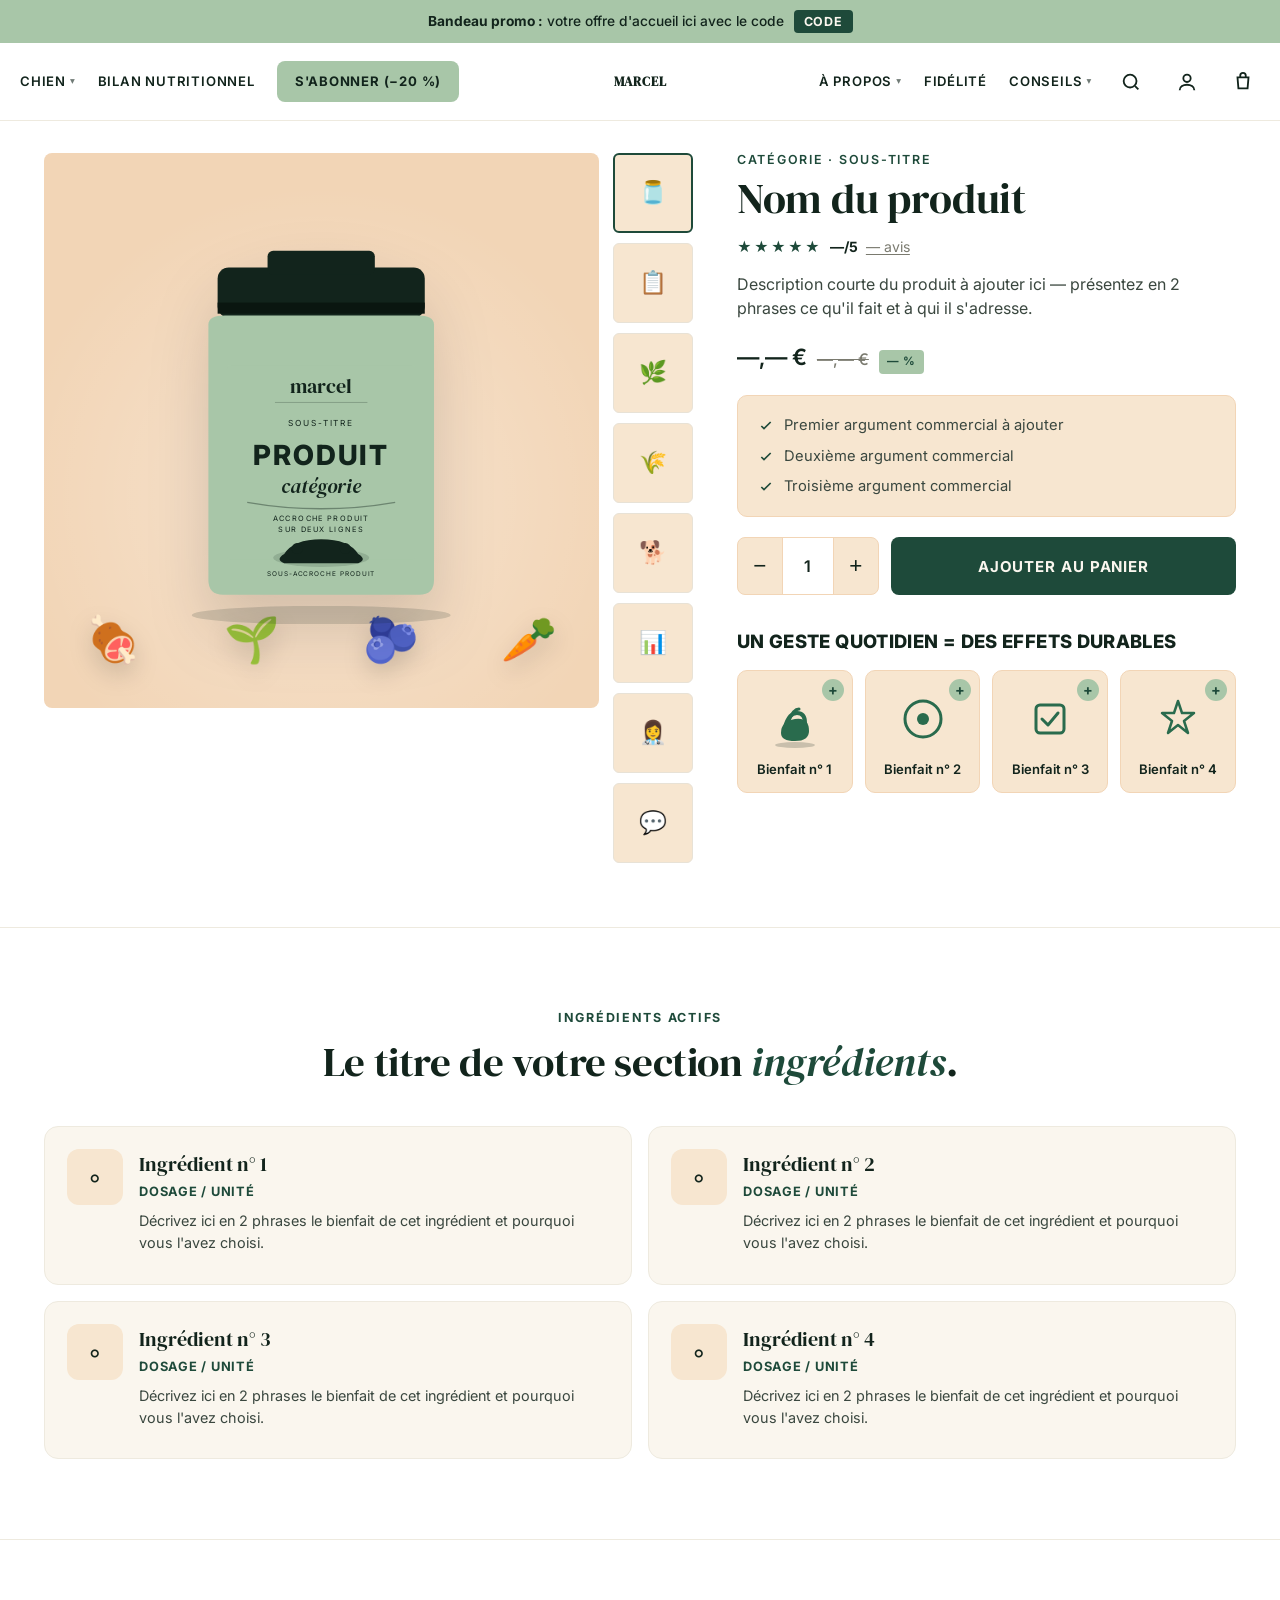
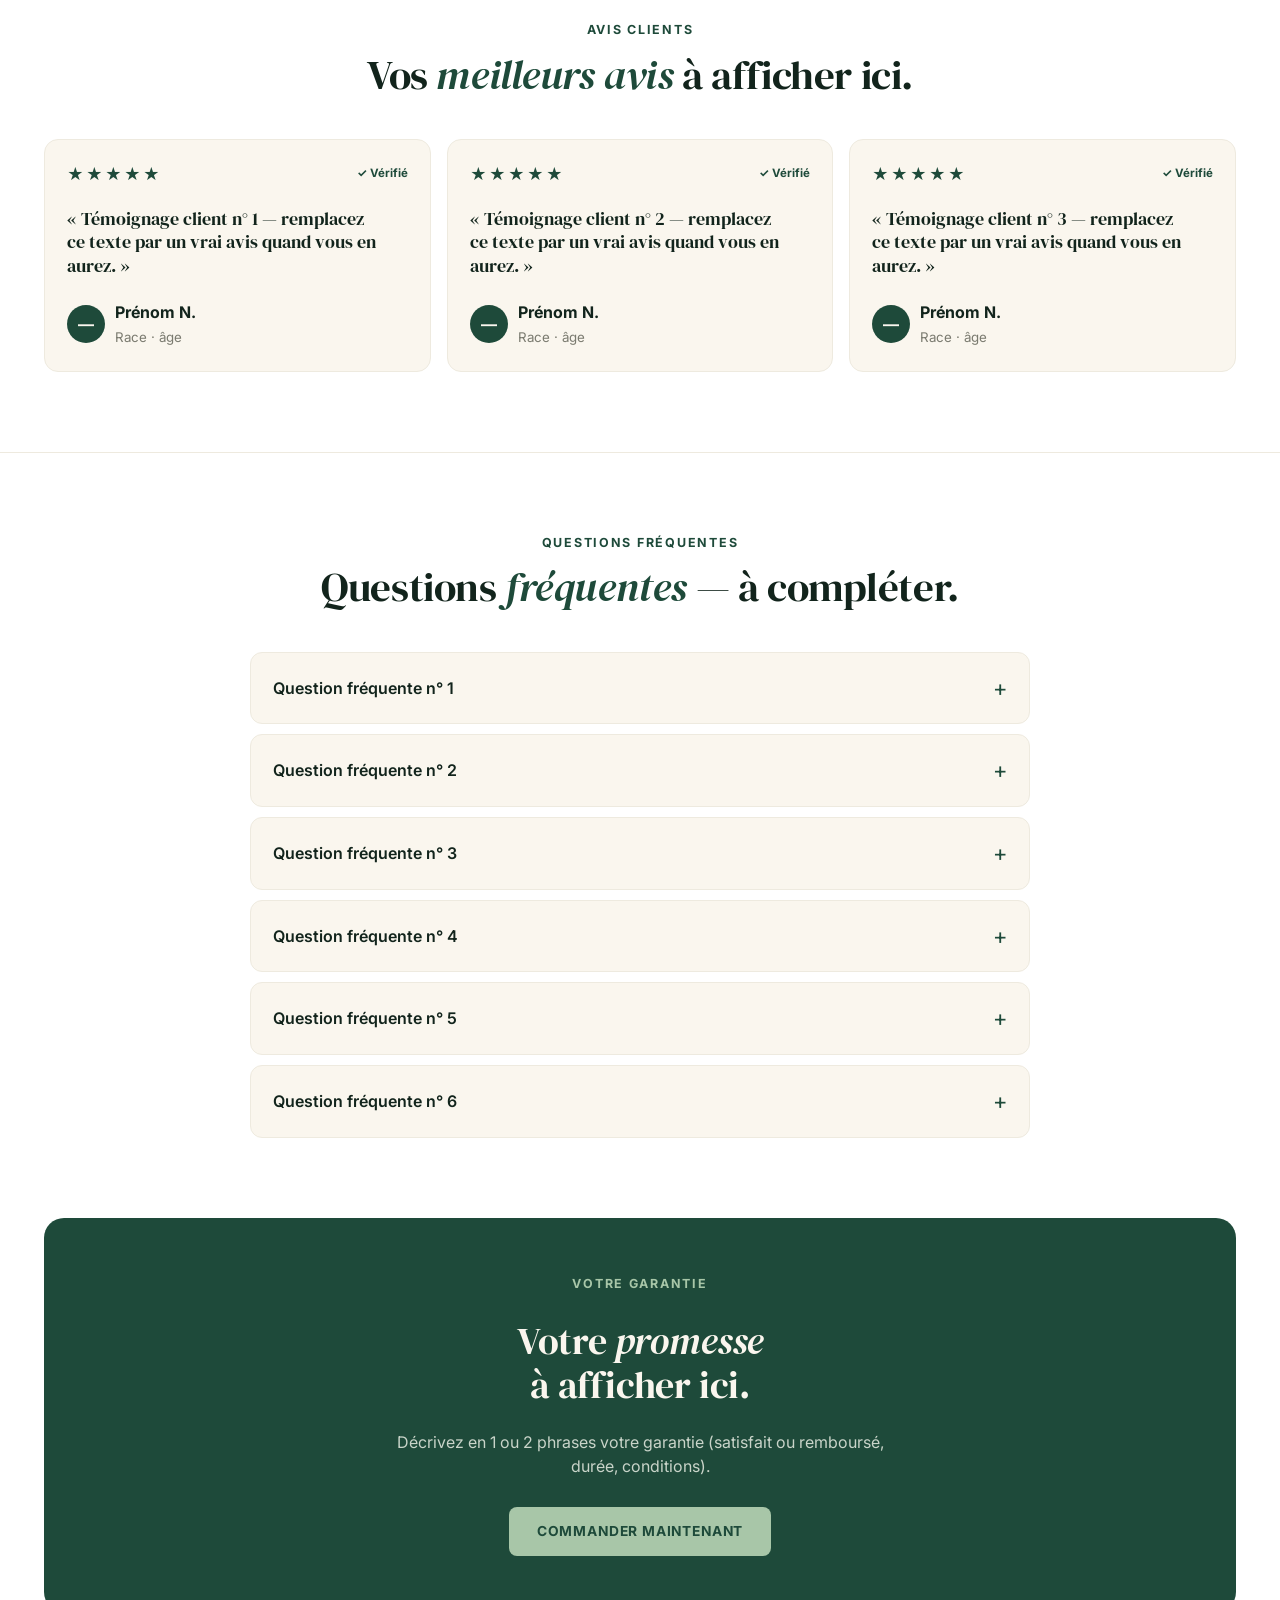
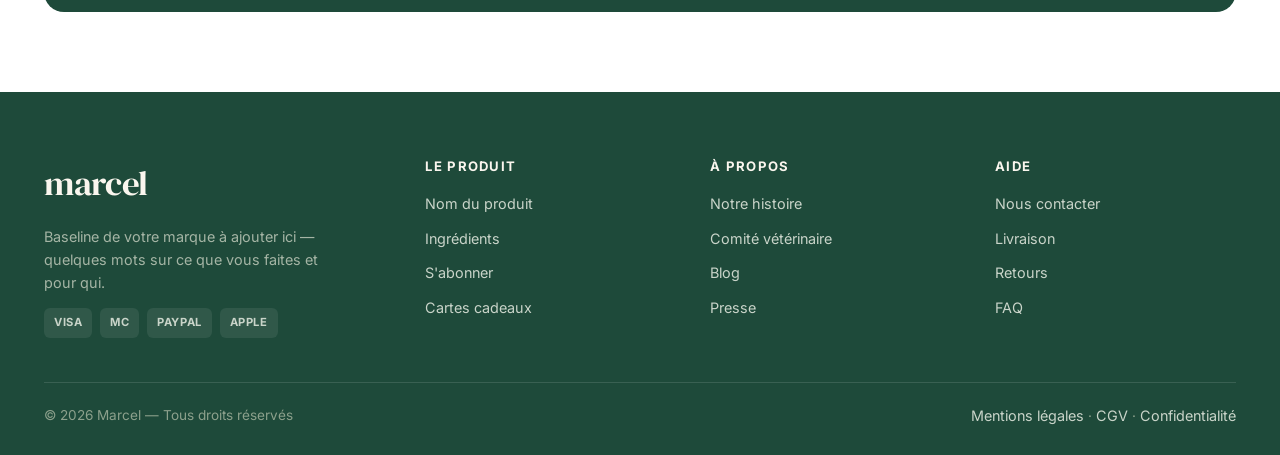
==== commit 97d80303: "Version placeholder : mise en page inspirée reference, contenu vide - Bandeau promo, header a 3 colo" ====
--- a/projet-2/index.html
+++ b/projet-2/index.html
@@ -3,28 +3,30 @@
 <head>
 <meta charset="utf-8" />
 <meta name="viewport" content="width=device-width,initial-scale=1" />
-<title>Marcel Digestion — Bonbons digestion pour chien</title>
-<meta name="description" content="Bonbons à mâcher formulés par des vétérinaires pour la digestion de votre chien. Prébiotiques, probiotiques, citrouille et gingembre. Fabriqués en France." />
+<title>Marcel — Complément pour chien</title>
+<meta name="description" content="Description du produit à compléter." />
 <link rel="preconnect" href="https://fonts.googleapis.com">
 <link rel="preconnect" href="https://fonts.gstatic.com" crossorigin>
-<link href="https://fonts.googleapis.com/css2?family=Fraunces:ital,opsz,wght,SOFT@0,9..144,400..700,50;1,9..144,400..700,100&family=Inter:wght@400;500;600;700&display=swap" rel="stylesheet">
+<link href="https://fonts.googleapis.com/css2?family=DM+Serif+Display:ital@0;1&family=Inter:wght@400;500;600;700;800&display=swap" rel="stylesheet">
 <style>
   :root{
-    --ground:#efeadb;
-    --cream:#faf7ec;
-    --ink:#141a12;
-    --ink-2:#3a3d33;
-    --muted:#6f6b5f;
-    --line:#dcd6c4;
-    --forest:#2b3f2b;
-    --forest-2:#3d6b3f;
-    --sage:#c8d4b8;
+    --bg:#ffffff;
+    --peach:#f2d5b6;
+    --peach-soft:#f7e6d0;
+    --cream:#faf6ee;
+    --ink:#12241c;
+    --ink-2:#3a473f;
+    --muted:#7a7a6f;
+    --line:#e8e2d6;
+    --line-2:#eeeadf;
+    --forest:#1e4a3a;
+    --forest-2:#296b4d;
+    --sage:#a8c6a8;
+    --mint:#c9dcc4;
     --amber:#c9843a;
-    --amber-soft:#e8b872;
     --shadow-sm: 0 1px 2px rgba(20,15,5,.04);
-    --shadow: 0 1px 2px rgba(20,15,5,.04), 0 12px 32px rgba(20,15,5,.08);
+    --shadow: 0 1px 2px rgba(20,15,5,.04), 0 12px 32px rgba(20,15,5,.06);
     --radius: 20px;
-    --radius-sm: 12px;
   }
   *{box-sizing:border-box}
   html,body{margin:0;padding:0}
@@ -32,661 +34,589 @@
   body{
     font-family:'Inter',system-ui,-apple-system,Segoe UI,Roboto,sans-serif;
     color:var(--ink);
-    background:var(--ground);
+    background:var(--bg);
     line-height:1.55;
     -webkit-font-smoothing:antialiased;
-    text-rendering:optimizeLegibility;
   }
   ::selection{background:var(--forest);color:var(--cream)}
 
   h1,h2,h3,h4{
-    font-family:'Fraunces',Georgia,serif;
-    font-weight:500;
-    font-variation-settings:"opsz" 96, "SOFT" 50;
-    letter-spacing:-.015em;
+    font-family:'DM Serif Display', Georgia, serif;
+    font-weight:400;
+    letter-spacing:-.005em;
     margin:0;
     text-wrap:balance;
     color:var(--ink);
   }
-  h1{font-size:clamp(2.4rem,5.2vw,3.8rem);line-height:1.02;font-weight:400}
-  h2{font-size:clamp(1.9rem,3.6vw,2.8rem);line-height:1.1}
-  h3{font-size:1.2rem;font-weight:600;font-variation-settings:"opsz" 24, "SOFT" 30}
-  h4{font-size:1rem;font-weight:600;font-family:'Inter',sans-serif;letter-spacing:.01em}
-  em{font-style:italic;font-weight:400}
+  h1{font-size:clamp(1.9rem,3.6vw,2.6rem);line-height:1.1}
+  h2{font-size:clamp(1.5rem,2.6vw,2rem);line-height:1.15;text-transform:uppercase;letter-spacing:.02em;font-family:'Inter',sans-serif;font-weight:800;font-size:1.2rem}
+  h3{font-size:1.1rem;font-weight:600;font-family:'Inter',sans-serif;letter-spacing:-.005em}
   p{margin:.5em 0;text-wrap:pretty}
   a{color:inherit}
   img,svg{max-width:100%;display:block}
 
-  .container{max-width:1200px;margin:0 auto;padding:0 24px}
-  .eyebrow{
-    font-family:'Inter',sans-serif;
-    font-size:.72rem;font-weight:600;
-    text-transform:uppercase;letter-spacing:.14em;
-    color:var(--forest-2);
-  }
-  .eyebrow.dark{color:var(--sage)}
-
-  .reveal{opacity:0;transform:translateY(16px);transition:opacity .7s ease, transform .7s ease}
-  .reveal.in{opacity:1;transform:none}
-  @media (prefers-reduced-motion: reduce){
-    .reveal{opacity:1;transform:none;transition:none}
-    html{scroll-behavior:auto}
-    .float, .sun{animation:none !important}
+  .container{max-width:1240px;margin:0 auto;padding:0 24px}
+
+  /* Announcement bar */
+  .announce{
+    background:var(--sage);
+    color:var(--ink);
+    padding:10px 16px;
+    text-align:center;
+    font-size:.86rem;
+    font-weight:500;
+  }
+  .announce strong{font-weight:700}
+  .announce .code{
+    background:var(--forest);color:var(--cream);
+    padding:2px 10px;border-radius:4px;
+    font-weight:700;letter-spacing:.06em;font-size:.78rem;
+    margin-left:6px;
+    display:inline-block;
   }
 
   /* Header */
   header.site{
+    background:var(--bg);
+    border-bottom:1px solid var(--line-2);
     position:sticky;top:0;z-index:60;
-    background:rgba(239,234,219,.85);
-    backdrop-filter:saturate(1.2) blur(10px);
-    border-bottom:1px solid transparent;
-    transition:border-color .2s ease;
-  }
-  header.site.scrolled{border-color:var(--line)}
-  .nav{display:flex;align-items:center;justify-content:space-between;padding:18px 0;gap:20px}
+  }
+  .nav{
+    display:grid;grid-template-columns:1fr auto 1fr;
+    align-items:center;padding:18px 0;gap:20px;
+  }
+  .nav-left, .nav-right{display:flex;align-items:center;gap:22px}
+  .nav-right{justify-content:flex-end}
+  .nav a{
+    text-decoration:none;color:var(--ink);font-weight:600;font-size:.82rem;
+    text-transform:uppercase;letter-spacing:.06em;
+    display:flex;align-items:center;gap:4px;
+  }
+  .nav a:hover{color:var(--forest)}
+  .nav a .caret{font-size:.6rem;opacity:.6}
+  .sub-cta{
+    background:var(--sage) !important;color:var(--ink) !important;
+    padding:10px 18px;border-radius:8px;
+    text-transform:uppercase;letter-spacing:.06em;font-size:.82rem;font-weight:700 !important;
+  }
+  .sub-cta:hover{background:var(--mint) !important}
   .logo{
-    display:flex;align-items:center;gap:10px;
-    font-family:'Fraunces',serif;font-weight:500;font-size:1.5rem;
-    text-decoration:none;color:var(--ink);
-    font-variation-settings:"opsz" 40, "SOFT" 50;
-  }
-  .logo .paw{
-    width:32px;height:32px;border-radius:50%;
+    font-family:'DM Serif Display', serif;
+    font-weight:400;font-size:2.2rem;
+    color:var(--forest);
+    text-decoration:none;
+    letter-spacing:-.01em;
+  }
+  .icon-btn{
+    background:none;border:0;padding:6px;cursor:pointer;color:var(--ink);
+    display:grid;place-items:center;
+  }
+  .icon-btn svg{width:22px;height:22px}
+  @media (max-width:960px){
+    .nav-left a:not(.sub-cta), .nav-right a:not(.icon-btn){display:none}
+  }
+
+  /* PRODUCT HERO */
+  .product{padding:32px 0 64px}
+  .product-grid{
+    display:grid;grid-template-columns:1.3fr 1fr;gap:44px;
+    align-items:flex-start;
+  }
+  @media (max-width:960px){ .product-grid{grid-template-columns:1fr} }
+
+  /* Gallery */
+  .gallery{
+    display:grid;grid-template-columns:1fr 80px;gap:14px;
+    align-items:flex-start;
+  }
+  @media (max-width:520px){ .gallery{grid-template-columns:1fr} .thumbs{flex-direction:row !important;overflow-x:auto} }
+  .main-img{
+    aspect-ratio:1/1;background:var(--peach);border-radius:8px;
+    display:grid;place-items:center;position:relative;overflow:hidden;
+  }
+  .main-img .sun-bg{
+    position:absolute;inset:-10%;
+    background:radial-gradient(circle at 50% 60%, rgba(255,255,255,.35), transparent 60%);
+  }
+  .main-img svg{width:70%;height:70%;filter:drop-shadow(0 30px 30px rgba(20,10,0,.15));position:relative;z-index:2}
+  .food-props{
+    position:absolute;bottom:6%;left:0;right:0;height:22%;
+    display:flex;justify-content:space-around;align-items:flex-end;z-index:1;
+  }
+  .food-props span{font-size:2.8rem;filter:drop-shadow(0 10px 12px rgba(0,0,0,.15))}
+  .thumbs{
+    display:flex;flex-direction:column;gap:10px;
+  }
+  .thumb{
+    aspect-ratio:1/1;background:var(--peach-soft);border-radius:6px;
+    border:1px solid var(--line);cursor:pointer;
+    display:grid;place-items:center;font-size:1.4rem;
+    transition:border-color .15s ease, transform .15s ease;
+  }
+  .thumb:hover{border-color:var(--forest)}
+  .thumb.active{border-color:var(--forest);border-width:2px}
+
+  /* Buy column */
+  .buy h1 small{
+    display:block;font-family:'Inter',sans-serif;font-weight:600;
+    color:var(--forest);font-size:.78rem;
+    text-transform:uppercase;letter-spacing:.14em;
+    margin-bottom:10px;
+  }
+  .rating-row{display:flex;align-items:center;gap:8px;margin-top:14px;font-size:.88rem}
+  .rating-row .stars{color:var(--forest);letter-spacing:2px}
+  .rating-row a{color:var(--muted);text-decoration:underline;text-underline-offset:2px}
+  .short-desc{color:var(--ink-2);font-size:1rem;margin-top:14px;line-height:1.5}
+  .price-line{margin-top:20px;font-size:1.4rem;font-weight:600;color:var(--ink);display:flex;align-items:baseline;gap:10px}
+  .price-line .old{color:var(--muted);text-decoration:line-through;font-size:1rem;font-weight:500}
+  .price-line .savings{background:var(--sage);color:var(--forest);font-size:.72rem;padding:3px 8px;border-radius:4px;font-weight:700;letter-spacing:.05em}
+
+  /* Subscription offer box */
+  .offer{
+    background:var(--peach-soft);
+    border:1px solid var(--peach);
+    border-radius:10px;
+    padding:18px 20px;margin-top:20px;
+    display:flex;flex-direction:column;gap:8px;
+  }
+  .offer .row{display:flex;gap:10px;align-items:flex-start;font-size:.92rem;color:var(--ink-2)}
+  .offer .row svg{width:16px;height:16px;color:var(--forest);flex:0 0 auto;margin-top:4px}
+  .offer .row strong{color:var(--ink);font-weight:600}
+  .offer .code{
+    background:var(--sage);color:var(--forest);font-weight:700;letter-spacing:.05em;
+    padding:1px 8px;border-radius:4px;font-size:.78rem;margin-left:4px;
+  }
+
+  /* Qty + add to cart */
+  .buy-actions{display:flex;gap:12px;margin-top:20px}
+  .qty{
+    display:flex;align-items:center;background:var(--peach-soft);border-radius:8px;
+    border:1px solid var(--peach);overflow:hidden;
+  }
+  .qty button{
+    background:transparent;border:0;width:44px;height:56px;
+    font-size:1.4rem;font-weight:400;color:var(--ink);cursor:pointer;
+  }
+  .qty button:hover{background:var(--peach)}
+  .qty span{
+    display:grid;place-items:center;background:var(--bg);
+    width:52px;height:56px;font-weight:600;font-size:1rem;
+    border-left:1px solid var(--peach);border-right:1px solid var(--peach);
+  }
+  .add-btn{
+    flex:1;background:var(--forest);color:var(--cream);
+    border:0;border-radius:8px;padding:0 24px;
+    font-family:inherit;font-weight:700;font-size:.94rem;
+    text-transform:uppercase;letter-spacing:.06em;cursor:pointer;
+    display:flex;align-items:center;justify-content:center;gap:10px;
+    transition:background .15s ease;
+  }
+  .add-btn:hover{background:var(--forest-2)}
+
+  /* SECTION TITLE style */
+  .sec-title{
+    font-family:'Inter',sans-serif;font-weight:800;
+    font-size:1.15rem;text-transform:uppercase;letter-spacing:.02em;
+    color:var(--ink);
+    margin:36px 0 18px;
+  }
+
+  /* Benefit cards (un geste quotidien) */
+  .benefit-cards{
+    display:grid;grid-template-columns:repeat(4,1fr);gap:12px;
+  }
+  @media (max-width:520px){ .benefit-cards{grid-template-columns:1fr 1fr} }
+  .bcard{
+    background:var(--peach-soft);
+    border:1px solid var(--peach);
+    border-radius:10px;
+    padding:16px 12px 14px;text-align:center;position:relative;
+    display:flex;flex-direction:column;align-items:center;gap:10px;
+    cursor:pointer;transition:transform .15s ease;
+  }
+  .bcard:hover{transform:translateY(-2px)}
+  .bcard .plus{
+    position:absolute;top:8px;right:8px;
+    width:22px;height:22px;border-radius:50%;
+    background:var(--sage);color:var(--forest);
+    display:grid;place-items:center;font-weight:700;font-size:.9rem;
+  }
+  .bcard .illu{width:64px;height:64px;display:grid;place-items:center}
+  .bcard .illu svg{width:100%;height:100%}
+  .bcard .label{font-weight:600;font-size:.82rem;color:var(--ink);line-height:1.25}
+
+  /* Full-width sections */
+  section.wide{padding:80px 0;border-top:1px solid var(--line-2)}
+  @media (max-width:720px){ section.wide{padding:56px 0} }
+  .wide h2.big{
+    font-family:'DM Serif Display',serif;font-weight:400;
+    font-size:clamp(1.8rem,3.2vw,2.6rem);text-transform:none;letter-spacing:-.01em;line-height:1.15;
+    text-align:center;max-width:640px;margin:0 auto 40px;
+  }
+  .wide h2.big em{font-style:italic;color:var(--forest)}
+  .wide .kicker{
+    text-align:center;color:var(--forest);
+    font-size:.78rem;text-transform:uppercase;letter-spacing:.14em;font-weight:700;
+    margin-bottom:12px;
+  }
+
+  /* Ingredients */
+  .ing-grid{display:grid;grid-template-columns:repeat(2,1fr);gap:16px}
+  @media (max-width:720px){ .ing-grid{grid-template-columns:1fr} }
+  .ing{
+    background:var(--cream);border:1px solid var(--line-2);border-radius:14px;
+    padding:22px;display:flex;gap:16px;
+  }
+  .ing .emj{
+    width:56px;height:56px;border-radius:12px;background:var(--peach-soft);
+    display:grid;place-items:center;font-size:26px;flex:0 0 auto;
+  }
+  .ing h3{font-family:'DM Serif Display',serif;font-weight:400;font-size:1.25rem;letter-spacing:0}
+  .ing .dose{color:var(--forest);font-size:.8rem;font-weight:700;letter-spacing:.06em;text-transform:uppercase;margin-top:2px;font-variant-numeric:tabular-nums}
+  .ing p{color:var(--ink-2);font-size:.9rem;margin-top:8px}
+
+  /* Reviews */
+  .r-grid{display:grid;grid-template-columns:repeat(3,1fr);gap:16px}
+  @media (max-width:900px){ .r-grid{grid-template-columns:1fr} }
+  .review{
+    background:var(--cream);border:1px solid var(--line-2);border-radius:14px;
+    padding:22px;display:flex;flex-direction:column;gap:12px;
+  }
+  .review .stars{color:var(--forest);letter-spacing:2px}
+  .review .q{font-family:'DM Serif Display',serif;font-weight:400;font-size:1.1rem;line-height:1.35}
+  .review .who{display:flex;align-items:center;gap:10px;margin-top:auto}
+  .av{width:38px;height:38px;border-radius:50%;background:var(--forest);color:var(--cream);display:grid;place-items:center;font-weight:700}
+  .who small{color:var(--muted)}
+  .verified{margin-left:auto;color:var(--forest);font-size:.72rem;font-weight:700}
+
+  /* FAQ */
+  .faq-list{max-width:780px;margin:0 auto;display:flex;flex-direction:column;gap:10px}
+  details{background:var(--cream);border:1px solid var(--line-2);border-radius:12px;padding:18px 22px}
+  details[open]{border-color:var(--forest)}
+  details summary{list-style:none;font-weight:600;font-size:1rem;display:flex;justify-content:space-between;align-items:center;gap:16px;cursor:pointer}
+  details summary::-webkit-details-marker{display:none}
+  details summary::after{content:"+";color:var(--forest);font-size:1.4rem;font-weight:400}
+  details[open] summary::after{content:"−"}
+  details p{color:var(--ink-2);margin-top:10px;max-width:65ch}
+
+  /* Guarantee */
+  .gua-band{
     background:var(--forest);color:var(--cream);
-    display:grid;place-items:center;font-size:15px;
-  }
-  nav ul{display:flex;gap:26px;list-style:none;padding:0;margin:0}
-  nav a{text-decoration:none;color:var(--ink-2);font-weight:500;font-size:.94rem;transition:color .15s ease}
-  nav a:hover{color:var(--forest)}
-  @media (max-width:820px){ nav ul{display:none} }
-
-  .btn{
-    display:inline-flex;align-items:center;justify-content:center;gap:10px;
-    padding:14px 22px;border-radius:999px;
-    text-decoration:none;font-weight:600;font-size:.94rem;
-    border:0;cursor:pointer;transition:transform .06s ease, background .15s ease;
-    font-family:inherit;
-  }
-  .btn:active{transform:translateY(1px)}
-  .btn-primary{background:var(--forest);color:var(--cream)}
-  .btn-primary:hover{background:var(--forest-2)}
-  .btn-ink{background:var(--ink);color:var(--cream)}
-  .btn-ink:hover{background:var(--forest)}
-  .btn-amber{background:var(--amber);color:#1c1207}
-  .btn-amber:hover{background:var(--amber-soft)}
-  .btn-block{width:100%;padding:16px 22px;font-size:1rem}
-  .btn .arr{transition:transform .2s ease}
-  .btn:hover .arr{transform:translateX(3px)}
-
-  /* HERO */
-  .hero{padding:48px 0 72px;position:relative;overflow:hidden}
-  @media (max-width:940px){ .hero{padding:24px 0 48px} }
-  .hero-grid{
-    display:grid;grid-template-columns:1.05fr 1fr;gap:56px;align-items:center;
-  }
-  @media (max-width:940px){ .hero-grid{grid-template-columns:1fr;gap:36px} }
-  .hero .rating-row{display:flex;align-items:center;gap:10px;margin-top:20px;font-size:.9rem}
-  .hero .rating-row .stars{color:var(--amber);letter-spacing:2px}
-  .hero .rating-row a{color:var(--muted);text-decoration:underline;text-underline-offset:2px}
-  .hero h1 .accent{color:var(--forest);font-style:italic;font-weight:400}
-  .hero h1 small{
-    display:block;font-family:'Fraunces',serif;font-style:italic;font-weight:400;
-    color:var(--forest-2);font-size:.42em;line-height:1;margin-bottom:14px;
-    font-variation-settings:"opsz" 24, "SOFT" 100;
-  }
-  .hero .lead{font-size:1.08rem;color:var(--ink-2);max-width:52ch;margin-top:18px;line-height:1.6}
-  .hero .bullets{list-style:none;padding:0;margin:24px 0 0;display:flex;flex-direction:column;gap:10px}
-  .hero .bullets li{display:flex;align-items:center;gap:12px;font-weight:500;font-size:.98rem}
-  .hero .bullets svg{width:22px;height:22px;color:var(--forest-2);flex:0 0 auto;background:var(--sage);padding:4px;border-radius:50%}
-
-  /* Buy box */
-  .buy-box{
-    background:var(--cream);border:1px solid var(--line);border-radius:22px;
-    padding:24px;margin-top:32px;box-shadow:var(--shadow-sm);max-width:520px;
-  }
-  .plans{display:grid;grid-template-columns:1fr 1fr;gap:10px}
-  .plan{
-    background:var(--ground);border:2px solid var(--line);border-radius:14px;padding:14px 16px;
-    cursor:pointer;position:relative;transition:all .15s ease;
-    display:flex;flex-direction:column;gap:2px;
-  }
-  .plan:hover{border-color:var(--forest-2)}
-  .plan.selected{border-color:var(--forest);background:#e8ecd8;box-shadow:0 0 0 1px var(--forest) inset}
-  .plan .label{font-weight:600;font-size:.95rem;display:flex;align-items:center;gap:8px}
-  .plan .save{background:var(--amber);color:#1c1207;font-size:.68rem;font-weight:700;padding:2px 8px;border-radius:999px;letter-spacing:.05em}
-  .plan .price{font-family:'Fraunces',serif;font-size:1.5rem;font-weight:500;font-variation-settings:"opsz" 32}
-  .plan .price small{color:var(--muted);font-size:.72rem;font-weight:500;font-family:'Inter',sans-serif}
-  .plan .old{color:var(--muted);text-decoration:line-through;font-size:.85rem}
-  .plan .desc{color:var(--muted);font-size:.78rem}
-  .buy-actions{display:flex;flex-direction:column;gap:8px;margin-top:16px}
-  .guarantee{margin-top:12px;text-align:center;font-size:.82rem;color:var(--muted);display:flex;align-items:center;justify-content:center;gap:6px}
-
-  /* Hero visual - jar of gummies */
-  .hero-visual{
-    position:relative;aspect-ratio:1/1;
-    display:grid;place-items:center;
-    max-width:520px;margin:0 auto;width:100%;
-  }
-  .sun{
-    position:absolute;inset:6%;
-    border-radius:50%;
-    background:radial-gradient(circle at 35% 35%, #f4d4a0 0%, var(--amber-soft) 50%, var(--amber) 100%);
-    animation:spin 80s linear infinite;
-  }
-  @keyframes spin{ to{transform:rotate(360deg)} }
-  .jar{position:relative;z-index:2;width:70%;aspect-ratio:1/1.05;display:grid;place-items:center}
-  .jar svg{width:100%;height:100%;filter:drop-shadow(0 22px 32px rgba(20,15,5,.22))}
-
-  .badge-float{
-    position:absolute;background:var(--cream);padding:12px 16px;border-radius:14px;box-shadow:var(--shadow);
-    font-size:.85rem;font-weight:500;display:flex;align-items:center;gap:10px;z-index:3;
-    animation:float 4s ease-in-out infinite;
-  }
-  .badge-float.b1{top:6%;left:-4%;animation-delay:0s}
-  .badge-float.b2{bottom:12%;right:-6%;animation-delay:2s}
-  @keyframes float{ 0%,100%{transform:translateY(0)} 50%{transform:translateY(-6px)} }
-  .badge-float strong{font-weight:700}
-  .badge-float .dotg{width:8px;height:8px;border-radius:50%;background:var(--forest-2)}
-  .badge-float .stars{color:var(--amber);letter-spacing:1px}
-  @media (max-width:940px){ .badge-float.b1{left:2%} .badge-float.b2{right:2%} }
-
-  /* Benefits band */
-  .benefits{background:var(--forest);color:var(--cream);padding:22px 0;overflow:hidden}
-  .benefit-row{display:flex;justify-content:space-between;align-items:center;gap:32px;flex-wrap:wrap}
-  .benefit-row ul{display:flex;gap:36px;list-style:none;padding:0;margin:0;flex-wrap:wrap}
-  .benefit-row li{
-    list-style:none;display:inline-flex;align-items:center;gap:10px;
-    color:#e2decd;font-size:.94rem;
-  }
-  .benefit-row li svg{width:18px;height:18px;color:var(--sage);flex:0 0 auto}
-
-  /* Sections */
-  section{padding:88px 0}
-  @media (max-width:720px){ section{padding:56px 0} }
-  .section-head{max-width:640px;margin:0 auto 48px;text-align:center}
-  .section-head p{color:var(--muted);margin-top:12px;font-size:1.02rem}
-
-  /* Signs */
-  .signs{background:var(--cream);border-top:1px solid var(--line);border-bottom:1px solid var(--line)}
-  .signs-grid{display:grid;grid-template-columns:repeat(3,1fr);gap:18px}
-  @media (max-width:800px){ .signs-grid{grid-template-columns:1fr 1fr} }
-  @media (max-width:520px){ .signs-grid{grid-template-columns:1fr} }
-  .sign{
-    background:var(--ground);border:1px solid var(--line);border-radius:16px;padding:22px;
-    display:flex;gap:14px;align-items:flex-start;
-  }
-  .sign .icon{
-    width:44px;height:44px;border-radius:12px;background:var(--sage);color:var(--forest);
-    display:grid;place-items:center;font-size:22px;flex:0 0 auto;
-  }
-  .sign h4{font-family:'Fraunces';font-size:1.05rem;font-weight:500;font-variation-settings:"opsz" 24;margin-bottom:4px}
-  .sign p{color:var(--muted);font-size:.9rem;margin:0}
-
-  /* How it works */
-  .how-grid{display:grid;grid-template-columns:repeat(3,1fr);gap:24px;position:relative}
-  @media (max-width:800px){ .how-grid{grid-template-columns:1fr} }
-  .step{
-    background:var(--cream);border:1px solid var(--line);border-radius:22px;padding:32px 26px;
-    position:relative;
-  }
-  .step .num{
-    font-family:'Fraunces';font-style:italic;font-weight:400;color:var(--forest);
-    font-size:2.6rem;line-height:1;margin-bottom:14px;
-    font-variation-settings:"opsz" 96, "SOFT" 100;
-  }
-  .step h3{margin-bottom:8px}
-  .step p{color:var(--ink-2);font-size:.94rem}
-
-  /* Ingredients */
-  .ingredients{background:var(--forest);color:var(--cream)}
-  .ingredients h2, .ingredients .eyebrow{color:var(--cream)}
-  .ingredients .section-head p{color:#c0c6b3}
-  .ing-grid{display:grid;grid-template-columns:repeat(2,1fr);gap:20px}
-  @media (max-width:720px){ .ing-grid{grid-template-columns:1fr} }
-  .ing-card{
-    background:rgba(255,255,255,.06);border:1px solid rgba(255,255,255,.12);
-    border-radius:18px;padding:24px;display:flex;gap:18px;align-items:flex-start;
-  }
-  .ing-emoji{
-    width:56px;height:56px;border-radius:14px;background:rgba(232,184,114,.15);
-    display:grid;place-items:center;font-size:28px;flex:0 0 auto;
-  }
-  .ing-card h3{color:var(--cream);font-family:'Fraunces';font-size:1.2rem;font-weight:500;font-variation-settings:"opsz" 32}
-  .ing-card .dose{color:var(--sage);font-size:.82rem;font-weight:600;font-variant-numeric:tabular-nums;margin-top:2px}
-  .ing-card p{color:#c9ccbc;font-size:.9rem;margin-top:8px}
-
-  /* Compare */
-  .compare{background:var(--cream);border-top:1px solid var(--line);border-bottom:1px solid var(--line)}
-  .compare-table{
-    background:var(--ground);border:1px solid var(--line);border-radius:22px;overflow:hidden;
-    max-width:820px;margin:0 auto;
-  }
-  .compare-row{
-    display:grid;grid-template-columns:1.4fr 1fr 1fr;
-    align-items:center;padding:16px 24px;border-bottom:1px solid var(--line);
-    font-size:.94rem;
-  }
-  .compare-row:last-child{border-bottom:0}
-  .compare-row.head{background:var(--cream);font-weight:600;font-size:.92rem}
-  .compare-row.head .us{color:var(--forest)}
-  .compare-row .cell{text-align:center;display:flex;align-items:center;justify-content:center;gap:6px}
-  .compare-row .cell.left{justify-content:flex-start;text-align:left;font-weight:500}
-  .compare-row .cell.us{color:var(--forest);font-weight:600}
-  .compare-row .yes{color:var(--forest-2);font-weight:700}
-  .compare-row .no{color:#c25e3a}
-
-  /* Reviews */
-  .reviews-grid{display:grid;grid-template-columns:repeat(3,1fr);gap:20px}
-  @media (max-width:900px){ .reviews-grid{grid-template-columns:1fr} }
-  .review{
-    background:var(--cream);border:1px solid var(--line);border-radius:20px;padding:24px;
-    display:flex;flex-direction:column;gap:14px;
-  }
-  .review .stars{color:var(--amber);letter-spacing:2px}
-  .review .q{font-family:'Fraunces';font-size:1.05rem;line-height:1.45;font-weight:400;font-variation-settings:"opsz" 24, "SOFT" 60}
-  .review .who{display:flex;align-items:center;gap:12px;margin-top:auto}
-  .av{width:40px;height:40px;border-radius:50%;background:var(--forest);color:var(--cream);display:grid;place-items:center;font-weight:700}
-  .who small{color:var(--muted)}
-  .verified{display:inline-flex;align-items:center;gap:4px;color:var(--forest-2);font-size:.75rem;font-weight:600;margin-left:auto}
-
-  /* FAQ */
-  .faq-list{max-width:780px;margin:0 auto;display:flex;flex-direction:column;gap:12px}
-  details{background:var(--cream);border:1px solid var(--line);border-radius:16px;padding:20px 24px;transition:border-color .15s ease}
-  details[open]{border-color:var(--forest-2)}
-  details summary{list-style:none;font-weight:600;font-size:1.02rem;display:flex;justify-content:space-between;align-items:center;gap:16px;cursor:pointer;position:relative}
-  details summary::-webkit-details-marker{display:none}
-  details summary::after{content:"+";color:var(--forest);font-size:1.4rem;font-weight:400;transition:transform .2s ease;line-height:1}
-  details[open] summary::after{content:"−"}
-  details p{color:var(--ink-2);margin-top:12px;max-width:65ch}
-
-  /* Guarantee band */
-  .gua{
-    background:var(--sage);border-radius:24px;padding:48px;text-align:center;
-    display:flex;flex-direction:column;align-items:center;gap:12px;
-    position:relative;overflow:hidden;
-  }
-  .gua h2{max-width:24ch}
-  .gua p{color:var(--ink-2);max-width:52ch}
-
-  /* Sticky cart */
-  .sticky-buy{
-    position:fixed;bottom:16px;left:50%;transform:translateX(-50%) translateY(120%);
-    background:var(--ink);color:var(--cream);border-radius:999px;padding:10px 14px;
-    display:flex;align-items:center;gap:14px;box-shadow:var(--shadow);z-index:70;
-    transition:transform .3s ease;max-width:calc(100% - 32px);
-  }
-  .sticky-buy.show{transform:translateX(-50%) translateY(0)}
-  .sticky-buy .info{display:flex;align-items:center;gap:10px;font-size:.9rem}
-  .sticky-buy .thumb{width:34px;height:34px;border-radius:10px;background:var(--amber-soft);display:grid;place-items:center;font-size:18px}
-  .sticky-buy .btn{padding:10px 18px;font-size:.88rem}
+    padding:56px 40px;border-radius:20px;text-align:center;
+    display:flex;flex-direction:column;align-items:center;gap:14px;
+  }
+  .gua-band .kicker{color:var(--sage)}
+  .gua-band h2{color:var(--cream);font-family:'DM Serif Display',serif;font-weight:400;font-size:clamp(1.8rem,3vw,2.4rem);letter-spacing:-.005em;text-transform:none;max-width:22ch}
+  .gua-band p{color:#c9d4c9;max-width:52ch}
+  .gua-band .btn-w{
+    background:var(--sage);color:var(--forest);
+    padding:14px 28px;border-radius:8px;
+    text-transform:uppercase;letter-spacing:.06em;
+    font-weight:700;font-size:.86rem;
+    text-decoration:none;margin-top:6px;
+  }
+  .gua-band .btn-w:hover{background:var(--mint)}
 
   /* Footer */
-  footer{background:var(--ink);color:#a8ab9d;padding:64px 0 28px}
+  footer{background:var(--forest);color:#c9d4c9;padding:64px 0 28px;margin-top:0}
   .foot-grid{display:grid;grid-template-columns:1.4fr 1fr 1fr 1fr;gap:44px}
   @media (max-width:800px){ .foot-grid{grid-template-columns:1fr 1fr;gap:32px} }
-  footer h4{color:#e8e4d8;font-size:.85rem;margin:0 0 16px;text-transform:uppercase;letter-spacing:.12em}
-  footer .logo{color:var(--cream)}
-  footer .logo .paw{background:var(--sage);color:var(--forest)}
-  footer .brand-desc{color:#8a8d7f;font-size:.9rem;max-width:34ch;margin-top:14px;line-height:1.6}
+  footer h4{color:var(--cream);font-size:.82rem;margin:0 0 14px;text-transform:uppercase;letter-spacing:.1em;font-family:'Inter',sans-serif;font-weight:700}
+  footer .logo{font-size:2.2rem;color:var(--cream)}
+  footer .brand-desc{color:#a5b5a5;font-size:.9rem;max-width:34ch;margin-top:14px;line-height:1.6}
   footer ul{list-style:none;padding:0;margin:0;display:flex;flex-direction:column;gap:10px}
-  footer a{color:#a8ab9d;text-decoration:none;font-size:.9rem;transition:color .15s ease}
-  footer a:hover{color:var(--cream)}
+  footer a{color:#c9d4c9;text-decoration:none;font-size:.9rem}
+  footer a:hover{color:var(--cream);text-decoration:underline}
   .payments{display:flex;gap:8px;margin-top:14px}
-  .pay{padding:6px 10px;background:rgba(255,255,255,.06);border-radius:6px;font-size:.7rem;font-weight:700;letter-spacing:.06em;color:#c0c3b6}
-  .foot-bottom{border-top:1px solid rgba(255,255,255,.08);margin-top:44px;padding-top:22px;display:flex;justify-content:space-between;gap:12px;flex-wrap:wrap;font-size:.85rem;color:#70736a}
-  .foot-bottom a{color:#70736a}
+  .pay{padding:6px 10px;background:rgba(255,255,255,.08);border-radius:6px;font-size:.7rem;font-weight:700;letter-spacing:.05em;color:#c9d4c9}
+  .foot-bottom{border-top:1px solid rgba(255,255,255,.12);margin-top:44px;padding-top:22px;display:flex;justify-content:space-between;gap:12px;flex-wrap:wrap;font-size:.85rem;color:#8ca08c}
 
   /* Toast */
   .toast{
-    position:fixed;bottom:80px;left:50%;transform:translateX(-50%) translateY(20px);
-    background:var(--ink);color:var(--cream);padding:14px 22px;border-radius:999px;
+    position:fixed;bottom:24px;left:50%;transform:translateX(-50%) translateY(20px);
+    background:var(--ink);color:var(--cream);padding:14px 22px;border-radius:8px;
     font-weight:500;font-size:.92rem;opacity:0;pointer-events:none;transition:all .28s ease;z-index:100;
   }
   .toast.show{opacity:1;transform:translateX(-50%) translateY(0)}
 
-  /* Dark theme */
-  @media (prefers-color-scheme: dark){
-    :root:not([data-theme="light"]){
-      --ground:#161a13;
-      --cream:#1e231a;
-      --ink:#f0ecdd;
-      --ink-2:#c8c4b3;
-      --muted:#8a8672;
-      --line:#2d3227;
-      --forest:#3d6b3f;
-      --forest-2:#5b8f5d;
-      --sage:#a8c19a;
-    }
-  }
-  :root[data-theme="dark"]{
-    --ground:#161a13;--cream:#1e231a;--ink:#f0ecdd;--ink-2:#c8c4b3;
-    --muted:#8a8672;--line:#2d3227;--forest:#3d6b3f;--forest-2:#5b8f5d;--sage:#a8c19a;
-  }
+  /* Reveal */
+  .reveal{opacity:0;transform:translateY(14px);transition:opacity .6s ease, transform .6s ease}
+  .reveal.in{opacity:1;transform:none}
+  @media (prefers-reduced-motion: reduce){.reveal{opacity:1;transform:none}}
 </style>
 </head>
 <body>
 
-<header class="site" id="siteHeader">
+<!-- Announcement -->
+<div class="announce">
+  <strong>Bandeau promo :</strong> votre offre d'accueil ici avec le code
+  <span class="code">CODE</span>
+</div>
+
+<!-- Header -->
+<header class="site">
   <div class="container nav">
-    <a class="logo" href="#top"><span class="paw">✦</span> Marcel</a>
-    <nav>
-      <ul>
-        <li><a href="#produit">Le produit</a></li>
-        <li><a href="#ingredients">Ingrédients</a></li>
-        <li><a href="#avis">Avis</a></li>
-        <li><a href="#faq">FAQ</a></li>
-      </ul>
-    </nav>
-    <a href="#buy" class="btn btn-ink">Commander <span class="arr">→</span></a>
+    <div class="nav-left">
+      <a href="#">Chien <span class="caret">▾</span></a>
+      <a href="#">Bilan nutritionnel</a>
+      <a href="#" class="sub-cta">S'abonner (−20 %)</a>
+    </div>
+    <a href="#" class="logo">marcel</a>
+    <div class="nav-right">
+      <a href="#">À propos <span class="caret">▾</span></a>
+      <a href="#">Fidélité</a>
+      <a href="#">Conseils <span class="caret">▾</span></a>
+      <button class="icon-btn" aria-label="Recherche"><svg viewBox="0 0 24 24" fill="none" stroke="currentColor" stroke-width="2"><circle cx="11" cy="11" r="7"/><path d="m20 20-3.5-3.5"/></svg></button>
+      <button class="icon-btn" aria-label="Compte"><svg viewBox="0 0 24 24" fill="none" stroke="currentColor" stroke-width="2"><circle cx="12" cy="8" r="4"/><path d="M4 21c0-4 4-6 8-6s8 2 8 6"/></svg></button>
+      <button class="icon-btn" aria-label="Panier"><svg viewBox="0 0 24 24" fill="none" stroke="currentColor" stroke-width="2"><path d="M6 7h12l-1 12H7z"/><path d="M9 7V5a3 3 0 0 1 6 0v2"/></svg></button>
+    </div>
   </div>
 </header>
 
 <main id="top">
 
-  <!-- HERO / PRODUCT -->
-  <section class="hero" id="produit">
-    <div class="container hero-grid">
-      <div class="reveal">
-        <span class="eyebrow">Digestion · Formulé par des vétérinaires</span>
-        <h1 style="margin-top:18px">
-          <small>Marcel Digestion,</small>
-          Le bonbon qui rend sa <span class="accent">digestion</span> légère.
+  <!-- PRODUCT -->
+  <section class="product">
+    <div class="container product-grid">
+
+      <!-- GALLERY -->
+      <div class="gallery">
+        <div class="main-img" id="mainImg">
+          <div class="sun-bg"></div>
+          <svg viewBox="0 0 400 420" aria-hidden="true">
+            <!-- shadow -->
+            <ellipse cx="200" cy="410" rx="140" ry="10" fill="#12241c" opacity=".15"/>
+            <!-- lid -->
+            <rect x="88" y="34" width="224" height="54" rx="12" fill="#12241c"/>
+            <rect x="88" y="72" width="224" height="12" fill="#0a1610"/>
+            <rect x="142" y="16" width="116" height="26" rx="6" fill="#12241c"/>
+            <!-- jar body -->
+            <path d="M78 96 Q78 86 96 86 L304 86 Q322 86 322 96 L322 372 Q322 388 306 388 L94 388 Q78 388 78 372 Z" fill="#a8c6a8"/>
+            <!-- label area -->
+            <rect x="98" y="140" width="204" height="210" rx="4" fill="#a8c6a8"/>
+            <!-- brand -->
+            <text x="200" y="170" text-anchor="middle" font-family="DM Serif Display, serif" font-size="22" fill="#12241c">marcel</text>
+            <line x1="150" y1="180" x2="250" y2="180" stroke="#12241c" stroke-width="1" opacity=".25"/>
+            <text x="200" y="205" text-anchor="middle" font-family="Inter, sans-serif" font-size="9" fill="#12241c" letter-spacing="2">SOUS-TITRE</text>
+            <!-- Big word -->
+            <text x="200" y="248" text-anchor="middle" font-family="Inter, sans-serif" font-size="30" font-weight="800" fill="#12241c" letter-spacing="2">PRODUIT</text>
+            <text x="200" y="278" text-anchor="middle" font-family="DM Serif Display, serif" font-style="italic" font-size="22" fill="#12241c">catégorie</text>
+            <!-- underline curve -->
+            <path d="M120 288 Q200 302 280 288" fill="none" stroke="#12241c" stroke-width="1.5" opacity=".4"/>
+            <text x="200" y="308" text-anchor="middle" font-family="Inter, sans-serif" font-size="8" fill="#12241c" letter-spacing="1.5">ACCROCHE PRODUIT</text>
+            <text x="200" y="320" text-anchor="middle" font-family="Inter, sans-serif" font-size="8" fill="#12241c" letter-spacing="1.5">SUR DEUX LIGNES</text>
+            <!-- dog illustration -->
+            <g transform="translate(140,330)">
+              <ellipse cx="60" cy="18" rx="52" ry="10" fill="#12241c" opacity=".15"/>
+              <path d="M20 14 Q30 -2 60 -2 Q90 -2 100 14 Q110 20 100 24 L20 24 Q10 20 20 14 Z" fill="#12241c"/>
+              <circle cx="34" cy="8" r="6" fill="#12241c"/>
+              <circle cx="86" cy="8" r="6" fill="#12241c"/>
+            </g>
+            <!-- bottom small text -->
+            <text x="200" y="368" text-anchor="middle" font-family="Inter, sans-serif" font-size="7" fill="#12241c" letter-spacing="1">SOUS-ACCROCHE PRODUIT</text>
+          </svg>
+          <div class="food-props">
+            <span>🍖</span>
+            <span>🌱</span>
+            <span>🫐</span>
+            <span>🥕</span>
+          </div>
+        </div>
+        <div class="thumbs">
+          <div class="thumb active">🫙</div>
+          <div class="thumb">📋</div>
+          <div class="thumb">🌿</div>
+          <div class="thumb">🌾</div>
+          <div class="thumb">🐕</div>
+          <div class="thumb">📊</div>
+          <div class="thumb">👩‍⚕️</div>
+          <div class="thumb">💬</div>
+        </div>
+      </div>
+
+      <!-- BUY -->
+      <div class="buy">
+        <h1>
+          <small>Catégorie · Sous-titre</small>
+          Nom du produit
         </h1>
         <div class="rating-row">
           <span class="stars">★★★★★</span>
-          <strong>4,9/5</strong>
-          <a href="#avis">2 340 avis vérifiés</a>
-        </div>
-        <p class="lead">Bonbons à mâcher au poulet, riches en probiotiques, prébiotiques, citrouille et gingembre. Un rituel quotidien qui apaise l'estomac, régule le transit et renforce la flore intestinale de votre chien.</p>
-
-        <ul class="bullets">
-          <li><svg viewBox="0 0 24 24" fill="none" stroke="currentColor" stroke-width="2.5"><path d="M5 12l4 4 10-10"/></svg> Apaise les ballonnements et les gaz</li>
-          <li><svg viewBox="0 0 24 24" fill="none" stroke="currentColor" stroke-width="2.5"><path d="M5 12l4 4 10-10"/></svg> Régule le transit — selles plus régulières</li>
-          <li><svg viewBox="0 0 24 24" fill="none" stroke="currentColor" stroke-width="2.5"><path d="M5 12l4 4 10-10"/></svg> Renforce la flore intestinale</li>
-          <li><svg viewBox="0 0 24 24" fill="none" stroke="currentColor" stroke-width="2.5"><path d="M5 12l4 4 10-10"/></svg> Goût poulet — 96 % des chiens l'adorent</li>
-        </ul>
-
-        <div class="buy-box" id="buy">
-          <div class="plans">
-            <div class="plan selected" data-plan="sub" id="planSub">
-              <div class="label">Abonnement mensuel <span class="save">-30 %</span></div>
-              <div class="price">20,90 € <small>/ mois</small></div>
-              <div class="desc"><span class="old">29,90 €</span> · Livraison offerte · Annulable</div>
+          <strong>—/5</strong>
+          <a href="#avis">— avis</a>
+        </div>
+        <p class="short-desc">Description courte du produit à ajouter ici — présentez en 2 phrases ce qu'il fait et à qui il s'adresse.</p>
+
+        <div class="price-line">
+          <span>—,— €</span>
+          <span class="old">—,— €</span>
+          <span class="savings">— %</span>
+        </div>
+
+        <div class="offer">
+          <div class="row">
+            <svg viewBox="0 0 24 24" fill="none" stroke="currentColor" stroke-width="2.5"><path d="M5 12l4 4 10-10"/></svg>
+            <div>Premier argument commercial à ajouter</div>
+          </div>
+          <div class="row">
+            <svg viewBox="0 0 24 24" fill="none" stroke="currentColor" stroke-width="2.5"><path d="M5 12l4 4 10-10"/></svg>
+            <div>Deuxième argument commercial</div>
+          </div>
+          <div class="row">
+            <svg viewBox="0 0 24 24" fill="none" stroke="currentColor" stroke-width="2.5"><path d="M5 12l4 4 10-10"/></svg>
+            <div>Troisième argument commercial</div>
+          </div>
+        </div>
+
+        <div class="buy-actions">
+          <div class="qty">
+            <button id="qMinus" aria-label="Diminuer">−</button>
+            <span id="qVal">1</span>
+            <button id="qPlus" aria-label="Augmenter">+</button>
+          </div>
+          <button class="add-btn" id="addBtn">Ajouter au panier</button>
+        </div>
+
+        <!-- Benefit cards -->
+        <h2 class="sec-title">Un geste quotidien = des effets durables</h2>
+        <div class="benefit-cards">
+          <div class="bcard">
+            <span class="plus">+</span>
+            <div class="illu">
+              <svg viewBox="0 0 64 64">
+                <ellipse cx="32" cy="58" rx="20" ry="3" fill="#12241c" opacity=".2"/>
+                <path d="M18 46 Q18 34 32 32 Q46 30 46 44 Q46 54 32 54 Q18 54 18 46 Z" fill="#296b4d"/>
+                <path d="M22 40 Q26 26 34 26 Q42 26 42 36" fill="none" stroke="#296b4d" stroke-width="4" stroke-linecap="round"/>
+                <path d="M26 34 Q30 22 36 22" fill="none" stroke="#296b4d" stroke-width="3" stroke-linecap="round"/>
+              </svg>
             </div>
-            <div class="plan" data-plan="one" id="planOne">
-              <div class="label">Achat ponctuel</div>
-              <div class="price">29,90 € <small>/ pot</small></div>
-              <div class="desc">60 bonbons · 4,90 € livraison</div>
+            <div class="label">Bienfait n° 1</div>
+          </div>
+          <div class="bcard">
+            <span class="plus">+</span>
+            <div class="illu">
+              <svg viewBox="0 0 64 64">
+                <circle cx="32" cy="32" r="18" fill="none" stroke="#296b4d" stroke-width="3"/>
+                <circle cx="32" cy="32" r="6" fill="#296b4d"/>
+              </svg>
             </div>
-          </div>
-          <div class="buy-actions">
-            <button class="btn btn-primary btn-block" id="addBtn">Commander — <span id="priceTxt">20,90 €</span> <span class="arr">→</span></button>
-          </div>
-          <div class="guarantee">🛡 Satisfait ou remboursé pendant 30 jours</div>
-        </div>
-      </div>
-
-      <div class="hero-visual reveal">
-        <div class="sun"></div>
-        <!-- Jar SVG -->
-        <div class="jar">
-          <svg viewBox="0 0 400 420" aria-hidden="true">
-            <!-- shadow -->
-            <ellipse cx="200" cy="400" rx="120" ry="10" fill="#141a12" opacity=".18"/>
-            <!-- lid -->
-            <rect x="90" y="40" width="220" height="52" rx="14" fill="#2b3f2b"/>
-            <rect x="90" y="76" width="220" height="10" fill="#1a2612"/>
-            <rect x="140" y="20" width="120" height="28" rx="8" fill="#3d6b3f"/>
-            <!-- jar body -->
-            <path d="M80 100 Q80 90 100 90 L300 90 Q320 90 320 100 L320 360 Q320 380 300 380 L100 380 Q80 380 80 360 Z" fill="#faf7ec" stroke="#dcd6c4" stroke-width="1.5"/>
-            <!-- label -->
-            <rect x="100" y="150" width="200" height="180" rx="14" fill="#c8d4b8"/>
-            <!-- label content -->
-            <text x="200" y="185" text-anchor="middle" font-family="Fraunces, serif" font-size="14" font-style="italic" fill="#2b3f2b">Marcel</text>
-            <text x="200" y="220" text-anchor="middle" font-family="Fraunces, serif" font-size="26" font-weight="500" fill="#141a12">Digestion</text>
-            <line x1="140" y1="235" x2="260" y2="235" stroke="#2b3f2b" stroke-width="1" opacity=".3"/>
-            <text x="200" y="256" text-anchor="middle" font-family="Inter, sans-serif" font-size="10" fill="#3a3d33" letter-spacing="1.5">PROBIOTIQUES · CITROUILLE</text>
-            <text x="200" y="272" text-anchor="middle" font-family="Inter, sans-serif" font-size="10" fill="#3a3d33" letter-spacing="1.5">GINGEMBRE · POULET</text>
-            <!-- paw icon on label -->
-            <circle cx="200" cy="300" r="16" fill="#2b3f2b"/>
-            <text x="200" y="306" text-anchor="middle" font-size="16" fill="#faf7ec">✦</text>
-            <!-- bottom text -->
-            <text x="200" y="365" text-anchor="middle" font-family="Inter, sans-serif" font-size="9" fill="#6f6b5f" letter-spacing="1">60 BONBONS · 240 g</text>
-            <!-- highlight on jar -->
-            <path d="M100 110 Q110 100 130 100 L130 350 Q110 350 100 340 Z" fill="#ffffff" opacity=".4"/>
-          </svg>
-        </div>
-        <div class="badge-float b1">
-          <span class="dotg"></span>
-          <span><strong>Made in France</strong><br><span style="color:var(--muted);font-size:.78rem">Laboratoire de Bretagne</span></span>
-        </div>
-        <div class="badge-float b2">
-          <span class="stars">★★★★★</span>
-          <span><strong>96 %</strong><br><span style="color:var(--muted);font-size:.78rem">l'adorent au premier essai</span></span>
+            <div class="label">Bienfait n° 2</div>
+          </div>
+          <div class="bcard">
+            <span class="plus">+</span>
+            <div class="illu">
+              <svg viewBox="0 0 64 64">
+                <rect x="18" y="18" width="28" height="28" rx="4" fill="none" stroke="#296b4d" stroke-width="3"/>
+                <path d="M24 32 L30 38 L40 26" fill="none" stroke="#296b4d" stroke-width="3" stroke-linecap="round" stroke-linejoin="round"/>
+              </svg>
+            </div>
+            <div class="label">Bienfait n° 3</div>
+          </div>
+          <div class="bcard">
+            <span class="plus">+</span>
+            <div class="illu">
+              <svg viewBox="0 0 64 64">
+                <path d="M32 14 L36 26 L48 26 L38 34 L42 46 L32 38 L22 46 L26 34 L16 26 L28 26 Z" fill="none" stroke="#296b4d" stroke-width="2.5" stroke-linejoin="round"/>
+              </svg>
+            </div>
+            <div class="label">Bienfait n° 4</div>
+          </div>
         </div>
       </div>
     </div>
   </section>
 
-  <!-- BENEFITS BAND -->
-  <section class="benefits" style="padding-top:0;padding-bottom:0">
+  <!-- INGREDIENTS -->
+  <section class="wide" id="ingredients">
     <div class="container">
-      <ul class="benefit-row">
-        <li><svg viewBox="0 0 24 24" fill="none" stroke="currentColor" stroke-width="2.2"><path d="M12 2l3 6 6 1-4.5 4 1 6.5L12 16l-5.5 3.5 1-6.5L3 9l6-1z"/></svg> Ingrédients naturels</li>
-        <li><svg viewBox="0 0 24 24" fill="none" stroke="currentColor" stroke-width="2.2"><path d="M5 12l4 4 10-10"/></svg> Approuvé par des vétérinaires</li>
-        <li><svg viewBox="0 0 24 24" fill="none" stroke="currentColor" stroke-width="2.2"><path d="M12 2v20M4 8h16M4 16h16"/></svg> Fabriqué en France</li>
-        <li><svg viewBox="0 0 24 24" fill="none" stroke="currentColor" stroke-width="2.2"><rect x="3" y="7" width="18" height="13" rx="2"/><path d="M8 7V4h8v3"/></svg> Livraison offerte en abonnement</li>
-      </ul>
+      <div class="kicker reveal">Ingrédients actifs</div>
+      <h2 class="big reveal">Le titre de votre section <em>ingrédients</em>.</h2>
+      <div class="ing-grid">
+        <div class="ing reveal">
+          <div class="emj">◦</div>
+          <div>
+            <h3>Ingrédient n° 1</h3>
+            <div class="dose">Dosage / unité</div>
+            <p>Décrivez ici en 2 phrases le bienfait de cet ingrédient et pourquoi vous l'avez choisi.</p>
+          </div>
+        </div>
+        <div class="ing reveal">
+          <div class="emj">◦</div>
+          <div>
+            <h3>Ingrédient n° 2</h3>
+            <div class="dose">Dosage / unité</div>
+            <p>Décrivez ici en 2 phrases le bienfait de cet ingrédient et pourquoi vous l'avez choisi.</p>
+          </div>
+        </div>
+        <div class="ing reveal">
+          <div class="emj">◦</div>
+          <div>
+            <h3>Ingrédient n° 3</h3>
+            <div class="dose">Dosage / unité</div>
+            <p>Décrivez ici en 2 phrases le bienfait de cet ingrédient et pourquoi vous l'avez choisi.</p>
+          </div>
+        </div>
+        <div class="ing reveal">
+          <div class="emj">◦</div>
+          <div>
+            <h3>Ingrédient n° 4</h3>
+            <div class="dose">Dosage / unité</div>
+            <p>Décrivez ici en 2 phrases le bienfait de cet ingrédient et pourquoi vous l'avez choisi.</p>
+          </div>
+        </div>
+      </div>
     </div>
   </section>
 
-  <!-- SIGNS -->
-  <section class="signs">
+  <!-- REVIEWS -->
+  <section class="wide" id="avis">
     <div class="container">
-      <div class="section-head reveal">
-        <span class="eyebrow">Les signes à surveiller</span>
-        <h2 style="margin-top:12px">Votre chien montre <em>l'un</em> de ces signes ?</h2>
-        <p>Ce sont autant d'indices d'un microbiote fragile ou d'une digestion perturbée.</p>
-      </div>
-      <div class="signs-grid">
-        <div class="sign reveal"><div class="icon">💨</div><div><h4>Ballonnements et gaz</h4><p>Un ventre gonflé après le repas, des flatulences fréquentes.</p></div></div>
-        <div class="sign reveal"><div class="icon">💩</div><div><h4>Selles irrégulières</h4><p>Diarrhée, constipation ou selles molles à répétition.</p></div></div>
-        <div class="sign reveal"><div class="icon">🍽️</div><div><h4>Appétit en baisse</h4><p>Il boude sa gamelle ou mange par à-coups.</p></div></div>
-        <div class="sign reveal"><div class="icon">💤</div><div><h4>Fatigue inhabituelle</h4><p>Moins de tonus, moins d'entrain qu'à l'ordinaire.</p></div></div>
-        <div class="sign reveal"><div class="icon">🌾</div><div><h4>Changement d'alimentation</h4><p>Transition récente ou sensibilité à certaines protéines.</p></div></div>
-        <div class="sign reveal"><div class="icon">🐾</div><div><h4>Léchage excessif</h4><p>Il se lèche les pattes ou le pelage plus que d'habitude.</p></div></div>
+      <div class="kicker reveal">Avis clients</div>
+      <h2 class="big reveal">Vos <em>meilleurs avis</em> à afficher ici.</h2>
+      <div class="r-grid">
+        <div class="review reveal">
+          <div style="display:flex;align-items:center"><div class="stars">★★★★★</div><span class="verified">✓ Vérifié</span></div>
+          <p class="q">« Témoignage client n° 1 — remplacez ce texte par un vrai avis quand vous en aurez. »</p>
+          <div class="who"><div class="av">—</div><div><strong>Prénom N.</strong><br><small>Race · âge</small></div></div>
+        </div>
+        <div class="review reveal">
+          <div style="display:flex;align-items:center"><div class="stars">★★★★★</div><span class="verified">✓ Vérifié</span></div>
+          <p class="q">« Témoignage client n° 2 — remplacez ce texte par un vrai avis quand vous en aurez. »</p>
+          <div class="who"><div class="av">—</div><div><strong>Prénom N.</strong><br><small>Race · âge</small></div></div>
+        </div>
+        <div class="review reveal">
+          <div style="display:flex;align-items:center"><div class="stars">★★★★★</div><span class="verified">✓ Vérifié</span></div>
+          <p class="q">« Témoignage client n° 3 — remplacez ce texte par un vrai avis quand vous en aurez. »</p>
+          <div class="who"><div class="av">—</div><div><strong>Prénom N.</strong><br><small>Race · âge</small></div></div>
+        </div>
       </div>
     </div>
   </section>
 
-  <!-- HOW IT WORKS -->
-  <section>
+  <!-- FAQ -->
+  <section class="wide" id="faq">
     <div class="container">
-      <div class="section-head reveal">
-        <span class="eyebrow">Comment ça marche</span>
-        <h2 style="margin-top:12px">Un bonbon par jour, <em>trois</em> semaines pour ressentir la différence.</h2>
-      </div>
-      <div class="how-grid">
-        <div class="step reveal">
-          <div class="num">i.</div>
-          <h3>Donnez un bonbon</h3>
-          <p>À la main ou dans la gamelle, un bonbon par 10 kg de poids, une fois par jour. Goût poulet irrésistible.</p>
-        </div>
-        <div class="step reveal">
-          <div class="num">ii.</div>
-          <h3>Les probiotiques agissent</h3>
-          <p>Nos 5 souches vivantes colonisent l'intestin, rééquilibrent la flore et apaisent l'inflammation.</p>
-        </div>
-        <div class="step reveal">
-          <div class="num">iii.</div>
-          <h3>Digestion transformée</h3>
-          <p>En 3 semaines, les selles se régulent, les ballonnements disparaissent, la vitalité revient.</p>
-        </div>
+      <div class="kicker reveal">Questions fréquentes</div>
+      <h2 class="big reveal">Questions <em>fréquentes</em> — à compléter.</h2>
+      <div class="faq-list">
+        <details class="reveal"><summary>Question fréquente n° 1</summary><p>Réponse à ajouter ici.</p></details>
+        <details class="reveal"><summary>Question fréquente n° 2</summary><p>Réponse à ajouter ici.</p></details>
+        <details class="reveal"><summary>Question fréquente n° 3</summary><p>Réponse à ajouter ici.</p></details>
+        <details class="reveal"><summary>Question fréquente n° 4</summary><p>Réponse à ajouter ici.</p></details>
+        <details class="reveal"><summary>Question fréquente n° 5</summary><p>Réponse à ajouter ici.</p></details>
+        <details class="reveal"><summary>Question fréquente n° 6</summary><p>Réponse à ajouter ici.</p></details>
       </div>
     </div>
   </section>
 
-  <!-- INGREDIENTS -->
-  <section class="ingredients" id="ingredients">
+  <!-- GUARANTEE -->
+  <section class="wide" style="border-top:0;padding-top:0">
     <div class="container">
-      <div class="section-head reveal">
-        <span class="eyebrow dark">Nos ingrédients actifs</span>
-        <h2 style="margin-top:12px">Quatre ingrédients, <em>zéro</em> compromis.</h2>
-        <p>Chaque dose est vérifiée en laboratoire. Rien de superflu, rien de caché.</p>
-      </div>
-      <div class="ing-grid">
-        <div class="ing-card reveal">
-          <div class="ing-emoji">🦠</div>
-          <div>
-            <h3>Probiotiques (5 souches)</h3>
-            <div class="dose">2 milliards UFC par bonbon</div>
-            <p>Lactobacillus, Bifidobacterium & co — les bonnes bactéries qui rééquilibrent la flore et renforcent la barrière intestinale.</p>
-          </div>
-        </div>
-        <div class="ing-card reveal">
-          <div class="ing-emoji">🎃</div>
-          <div>
-            <h3>Citrouille bio</h3>
-            <div class="dose">120 mg par bonbon</div>
-            <p>Riche en fibres solubles, elle régule le transit dans les deux sens : elle absorbe l'excès d'eau en cas de diarrhée et facilite la constipation.</p>
-          </div>
-        </div>
-        <div class="ing-card reveal">
-          <div class="ing-emoji">🌿</div>
-          <div>
-            <h3>Gingembre frais</h3>
-            <div class="dose">50 mg par bonbon</div>
-            <p>Anti-inflammatoire naturel, il apaise les nausées, réduit les ballonnements et soutient la digestion des graisses.</p>
-          </div>
-        </div>
-        <div class="ing-card reveal">
-          <div class="ing-emoji">🌾</div>
-          <div>
-            <h3>Prébiotiques (Inuline)</h3>
-            <div class="dose">200 mg par bonbon</div>
-            <p>La nourriture préférée des bonnes bactéries. L'inuline nourrit les probiotiques pour un effet durable.</p>
-          </div>
-        </div>
-      </div>
-    </div>
-  </section>
-
-  <!-- COMPARE -->
-  <section class="compare">
-    <div class="container">
-      <div class="section-head reveal">
-        <span class="eyebrow">Pourquoi Marcel Digestion</span>
-        <h2 style="margin-top:12px">Ce qui nous distingue.</h2>
-      </div>
-      <div class="compare-table reveal">
-        <div class="compare-row head">
-          <div class="cell left"></div>
-          <div class="cell us">✦ Marcel</div>
-          <div class="cell">Autres bonbons</div>
-        </div>
-        <div class="compare-row">
-          <div class="cell left">Souches probiotiques vivantes</div>
-          <div class="cell us">5 souches, 2 Mds UFC</div>
-          <div class="cell">1 à 2 souches</div>
-        </div>
-        <div class="compare-row">
-          <div class="cell left">Fabrication en France</div>
-          <div class="cell us"><span class="yes">Oui</span></div>
-          <div class="cell"><span class="no">Rare</span></div>
-        </div>
-        <div class="compare-row">
-          <div class="cell left">Sans sucres ajoutés</div>
-          <div class="cell us"><span class="yes">Oui</span></div>
-          <div class="cell"><span class="no">Souvent non</span></div>
-        </div>
-        <div class="compare-row">
-          <div class="cell left">Doses testées en laboratoire</div>
-          <div class="cell us"><span class="yes">Oui</span></div>
-          <div class="cell"><span class="no">Non vérifiable</span></div>
-        </div>
-        <div class="compare-row">
-          <div class="cell left">Satisfait ou remboursé</div>
-          <div class="cell us">30 jours</div>
-          <div class="cell">Rarement</div>
-        </div>
-      </div>
-    </div>
-  </section>
-
-  <!-- REVIEWS -->
-  <section id="avis">
-    <div class="container">
-      <div class="section-head reveal">
-        <div style="display:flex;flex-direction:column;align-items:center;gap:6px">
-          <span style="color:var(--amber);font-size:1.4rem;letter-spacing:3px">★★★★★</span>
-          <div style="font-family:'Fraunces';font-size:1.3rem;font-variation-settings:'opsz' 40">4,9 sur 5 · 2 340 avis vérifiés</div>
-        </div>
-      </div>
-
-      <div class="reviews-grid">
-        <div class="review reveal">
-          <div style="display:flex;align-items:center"><div class="stars">★★★★★</div><div class="verified">✓ Achat vérifié</div></div>
-          <p class="q">« En 3 semaines, plus une seule crise. Nala digère enfin normalement, et elle attend son bonbon avec impatience. »</p>
-          <div class="who"><div class="av">S</div><div><strong>Sophie L.</strong><br><small>Labrador · 4 ans</small></div></div>
-        </div>
-        <div class="review reveal">
-          <div style="display:flex;align-items:center"><div class="stars">★★★★★</div><div class="verified">✓ Achat vérifié</div></div>
-          <p class="q">« J'ai essayé 3 marques avant. Marcel est le seul dont les selles de mon chien sont enfin stables. Un vrai soulagement. »</p>
-          <div class="who"><div class="av">M</div><div><strong>Marc D.</strong><br><small>Berger australien · 7 ans</small></div></div>
-        </div>
-        <div class="review reveal">
-          <div style="display:flex;align-items:center"><div class="stars">★★★★★</div><div class="verified">✓ Achat vérifié</div></div>
-          <p class="q">« Mon vétérinaire m'a recommandé Marcel après une gastrite. Résultat en une semaine, je continue en abonnement. »</p>
-          <div class="who"><div class="av">C</div><div><strong>Camille R.</strong><br><small>Beagle · 11 ans</small></div></div>
-        </div>
-      </div>
-    </div>
-  </section>
-
-  <!-- FAQ -->
-  <section id="faq">
-    <div class="container">
-      <div class="section-head reveal">
-        <span class="eyebrow">Questions fréquentes</span>
-        <h2 style="margin-top:12px">Vous vous demandez peut-être…</h2>
-      </div>
-      <div class="faq-list">
-        <details class="reveal">
-          <summary>Combien de bonbons donner par jour ?</summary>
-          <p>Un bonbon par tranche de 10 kg de poids, une fois par jour. Un petit chien de 5 kg reçoit 1/2 bonbon, un grand chien de 30 kg en reçoit 3. Un pot de 60 bonbons dure un mois pour un chien de 20 kg.</p>
-        </details>
-        <details class="reveal">
-          <summary>Combien de temps avant de voir des résultats ?</summary>
-          <p>Les premiers effets apparaissent en général en 7 à 10 jours (selles plus régulières, moins de gaz). Pour un effet complet sur la flore intestinale, comptez 3 à 4 semaines de cure.</p>
-        </details>
-        <details class="reveal">
-          <summary>Puis-je donner Marcel Digestion à mon chiot ?</summary>
-          <p>Oui, dès 3 mois. Adaptez la dose au poids : 1/4 de bonbon pour les chiots de moins de 5 kg. Les probiotiques sont particulièrement bénéfiques pour la mise en place d'une flore intestinale saine.</p>
-        </details>
-        <details class="reveal">
-          <summary>Comment fonctionne l'abonnement ?</summary>
-          <p>Vous recevez un pot chaque mois, à la date de votre choix. Livraison offerte, annulable ou modifiable en un clic depuis votre espace client. Aucun engagement de durée.</p>
-        </details>
-        <details class="reveal">
-          <summary>Est-ce compatible avec un traitement vétérinaire ?</summary>
-          <p>Les probiotiques sont généralement compatibles avec les traitements. Nous recommandons toutefois de demander l'avis de votre vétérinaire en cas de pathologie chronique ou de traitement antibiotique en cours.</p>
-        </details>
-        <details class="reveal">
-          <summary>Que se passe-t-il si mon chien n'aime pas ?</summary>
-          <p>Vous êtes remboursé intégralement pendant 30 jours, sans avoir à retourner le pot. Notre équipe vous répond en moins de 24 h.</p>
-        </details>
-      </div>
-    </div>
-  </section>
-
-  <!-- GUARANTEE -->
-  <section style="padding-top:0">
-    <div class="container">
-      <div class="gua reveal">
-        <span class="eyebrow">Notre garantie</span>
-        <h2>Si votre chien n'y accroche pas, <em>on vous rembourse</em>.</h2>
-        <p>30 jours pour tester. Aucun pot à retourner. Un simple message et nous vous remboursons intégralement — sans condition.</p>
-        <a href="#buy" class="btn btn-primary" style="margin-top:8px">Commander le pot <span class="arr">→</span></a>
+      <div class="gua-band reveal">
+        <div class="kicker">Votre garantie</div>
+        <h2>Votre <em>promesse</em> à afficher ici.</h2>
+        <p>Décrivez en 1 ou 2 phrases votre garantie (satisfait ou remboursé, durée, conditions).</p>
+        <a href="#top" class="btn-w">Commander maintenant</a>
       </div>
     </div>
   </section>
@@ -696,8 +626,8 @@
   <div class="container">
     <div class="foot-grid">
       <div>
-        <div class="logo"><span class="paw">✦</span> Marcel</div>
-        <p class="brand-desc">Bonbons formulés par des vétérinaires pour la santé digestive de votre chien. Fabriqués en Bretagne.</p>
+        <div class="logo">marcel</div>
+        <p class="brand-desc">Baseline de votre marque à ajouter ici — quelques mots sur ce que vous faites et pour qui.</p>
         <div class="payments" aria-label="Moyens de paiement">
           <span class="pay">VISA</span><span class="pay">MC</span><span class="pay">PAYPAL</span><span class="pay">APPLE</span>
         </div>
@@ -705,10 +635,10 @@
       <div>
         <h4>Le produit</h4>
         <ul>
-          <li><a href="#produit">Marcel Digestion</a></li>
+          <li><a href="#top">Nom du produit</a></li>
           <li><a href="#ingredients">Ingrédients</a></li>
-          <li><a href="#buy">Abonnement</a></li>
-          <li><a href="#buy">Cartes cadeaux</a></li>
+          <li><a href="#">S'abonner</a></li>
+          <li><a href="#">Cartes cadeaux</a></li>
         </ul>
       </div>
       <div>
@@ -737,66 +667,36 @@
   </div>
 </footer>
 
-<!-- Sticky buy bar -->
-<div class="sticky-buy" id="sticky">
-  <div class="info">
-    <div class="thumb">🫙</div>
-    <div><strong>Marcel Digestion</strong> · <span id="stickyPrice">20,90 € / mois</span></div>
-  </div>
-  <a href="#buy" class="btn btn-amber">Ajouter</a>
-</div>
-
 <div class="toast" id="toast">Ajouté au panier ✓</div>
 
 <script>
-  // Plan selection
-  const plans = { sub:'20,90 €', one:'29,90 €' };
-  const stickyLabel = { sub:'20,90 € / mois', one:'29,90 € / pot' };
-  let selected = 'sub';
-  const planSub = document.getElementById('planSub');
-  const planOne = document.getElementById('planOne');
-  const priceTxt = document.getElementById('priceTxt');
-  const stickyPrice = document.getElementById('stickyPrice');
-
-  function selectPlan(p){
-    selected = p;
-    planSub.classList.toggle('selected', p==='sub');
-    planOne.classList.toggle('selected', p==='one');
-    priceTxt.textContent = plans[p];
-    stickyPrice.textContent = stickyLabel[p];
-  }
-  planSub.addEventListener('click', () => selectPlan('sub'));
-  planOne.addEventListener('click', () => selectPlan('one'));
-
-  // Add to cart toast
+  // Quantity
+  let qty = 1;
+  const qVal = document.getElementById('qVal');
+  document.getElementById('qMinus').addEventListener('click', () => { qty = Math.max(1, qty-1); qVal.textContent = qty; });
+  document.getElementById('qPlus').addEventListener('click', () => { qty++; qVal.textContent = qty; });
+
+  // Add to cart
   document.getElementById('addBtn').addEventListener('click', () => {
     const t = document.getElementById('toast');
-    t.textContent = selected==='sub' ? 'Abonnement ajouté — bienvenue ! 🐾' : 'Pot ajouté au panier ✓';
+    t.textContent = `${qty} pot${qty>1?'s':''} ajouté${qty>1?'s':''} au panier ✓`;
     t.classList.add('show');
-    setTimeout(()=>t.classList.remove('show'), 2000);
+    setTimeout(()=>t.classList.remove('show'), 1800);
   });
 
-  // Sticky buy bar (shows after scrolling past hero)
-  const sticky = document.getElementById('sticky');
-  const heroSection = document.querySelector('.hero');
+  // Thumb selection
+  document.querySelectorAll('.thumb').forEach(th => {
+    th.addEventListener('click', () => {
+      document.querySelectorAll('.thumb').forEach(t => t.classList.remove('active'));
+      th.classList.add('active');
+    });
+  });
+
+  // Reveal
   const io = new IntersectionObserver(entries => {
-    entries.forEach(en => {
-      if(en.target === heroSection){
-        sticky.classList.toggle('show', !en.isIntersecting);
-      } else if(en.isIntersecting){
-        en.target.classList.add('in');
-        io.unobserve(en.target);
-      }
-    });
+    entries.forEach(en => { if(en.isIntersecting){ en.target.classList.add('in'); io.unobserve(en.target); } });
   }, { threshold: 0.12 });
-  io.observe(heroSection);
   document.querySelectorAll('.reveal').forEach(el => io.observe(el));
-
-  // Header scroll shadow
-  const hdr = document.getElementById('siteHeader');
-  window.addEventListener('scroll', () => {
-    hdr.classList.toggle('scrolled', window.scrollY > 20);
-  }, { passive: true });
 </script>
 </body>
 </html>
